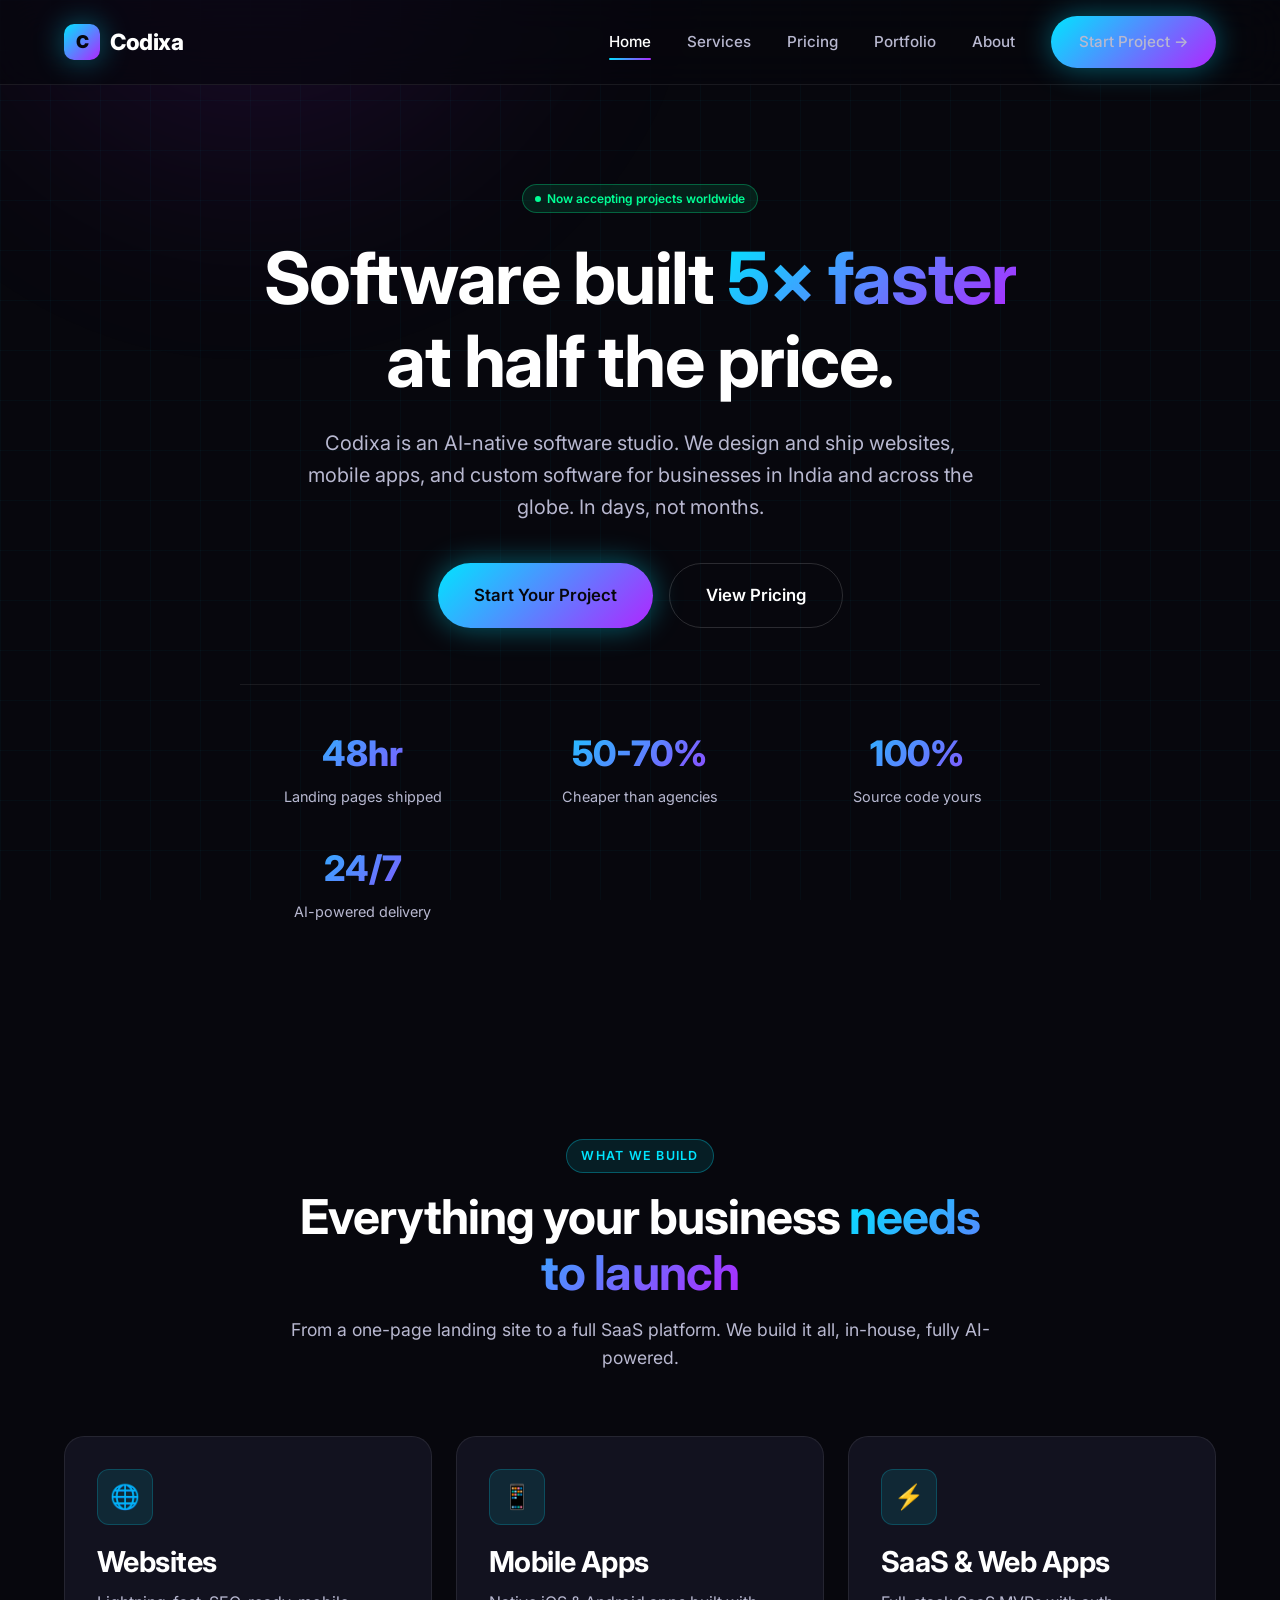
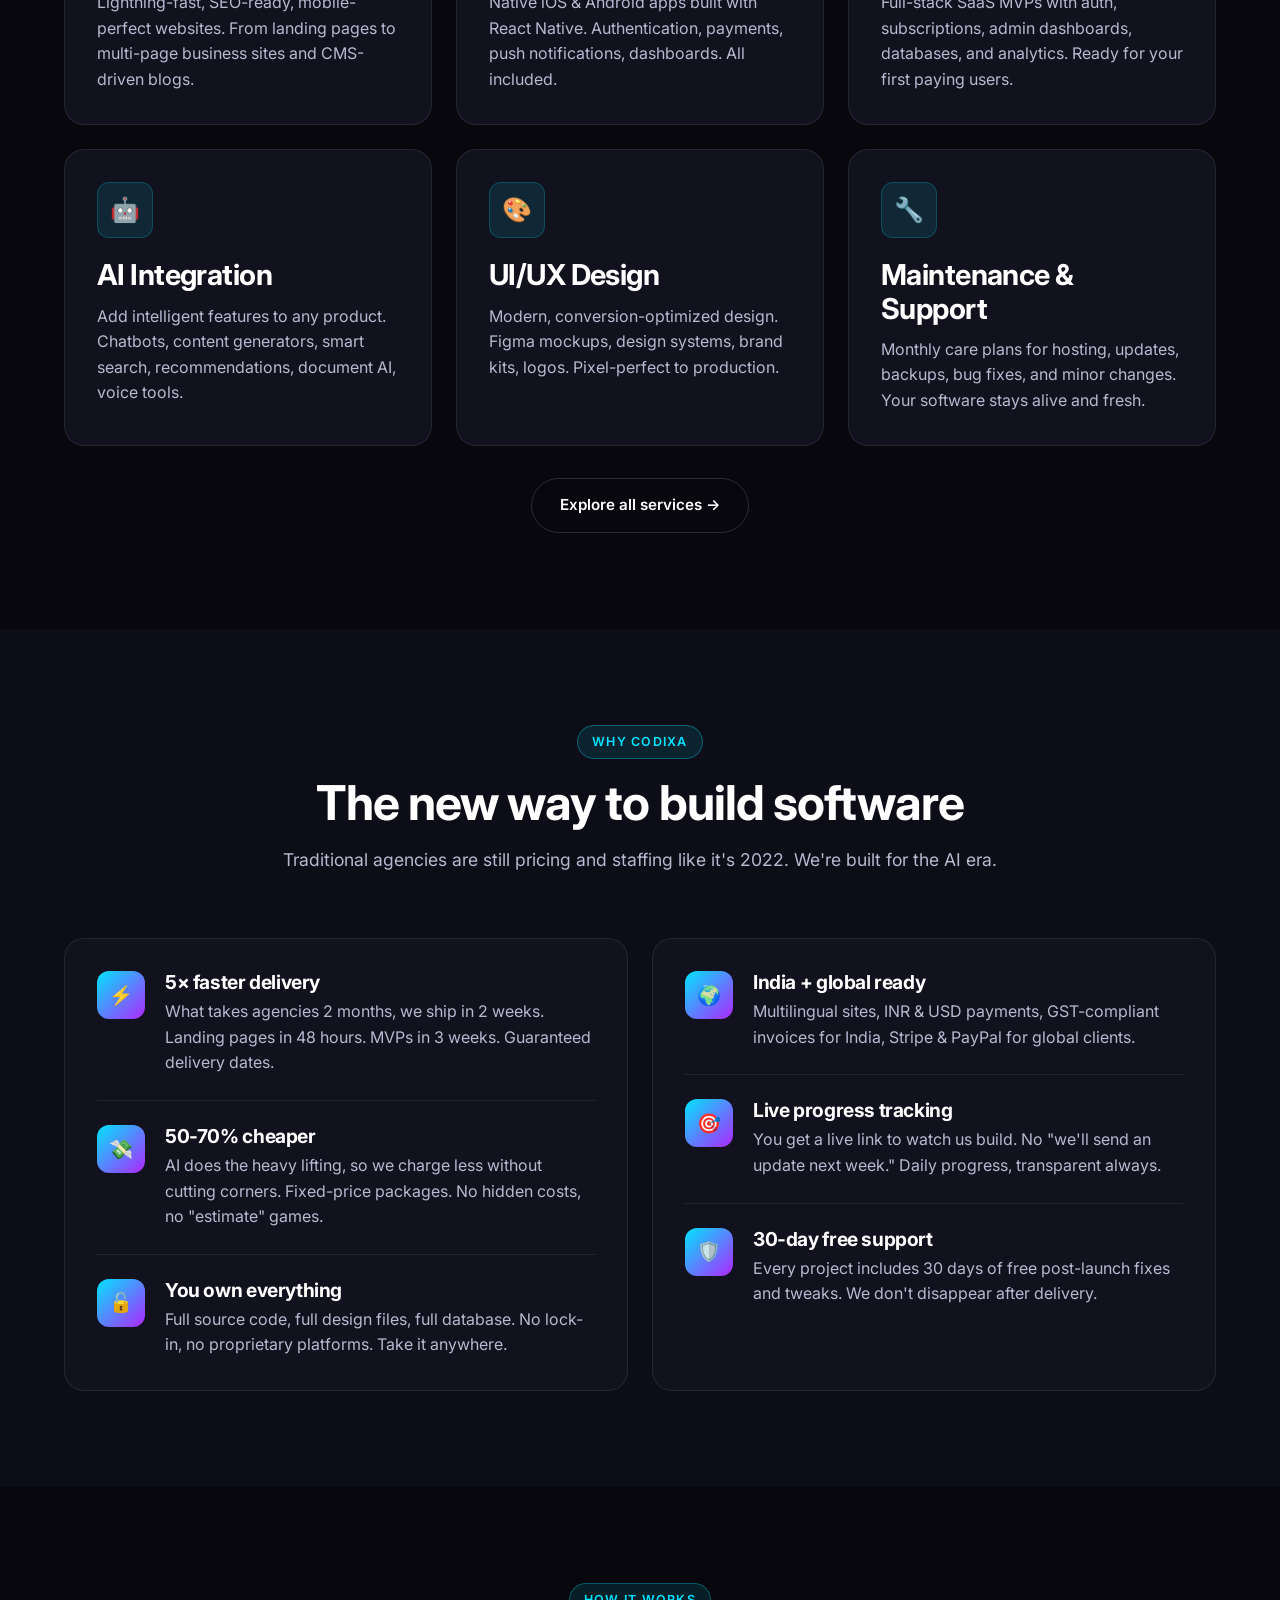
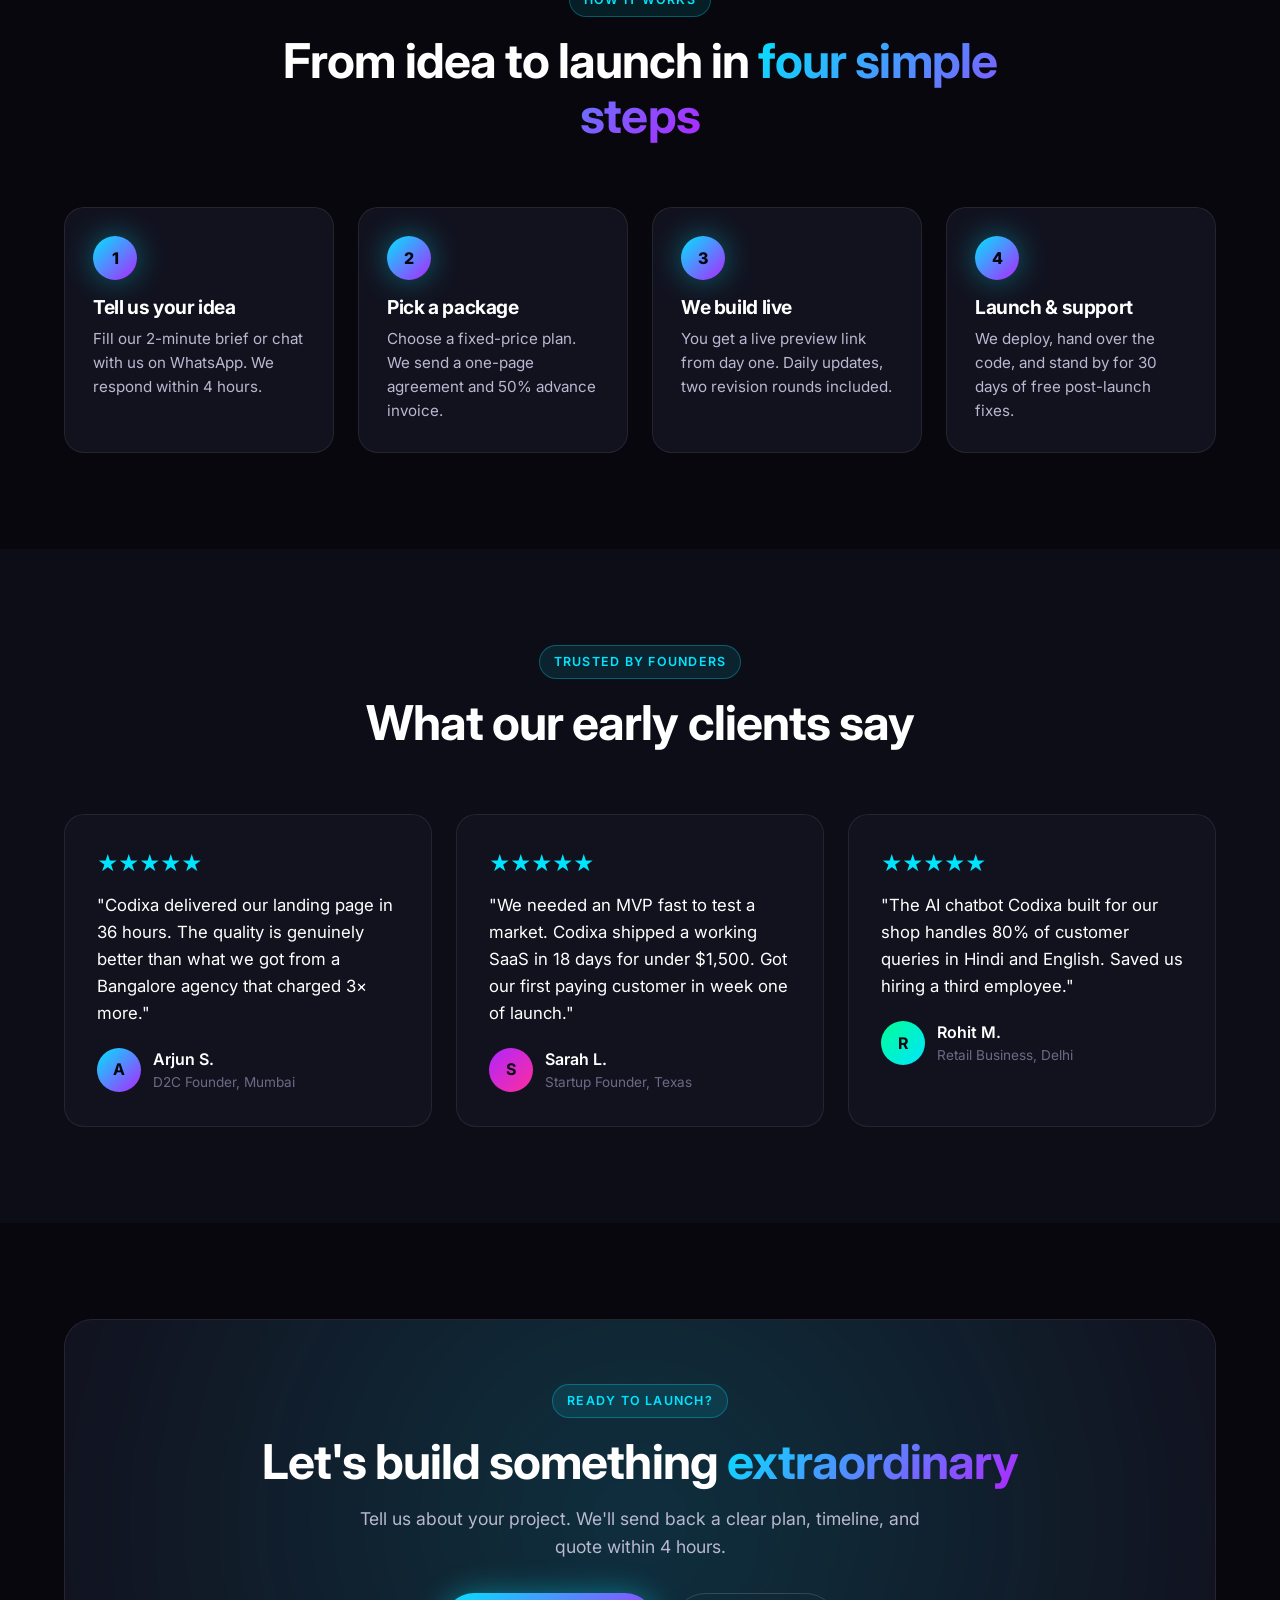
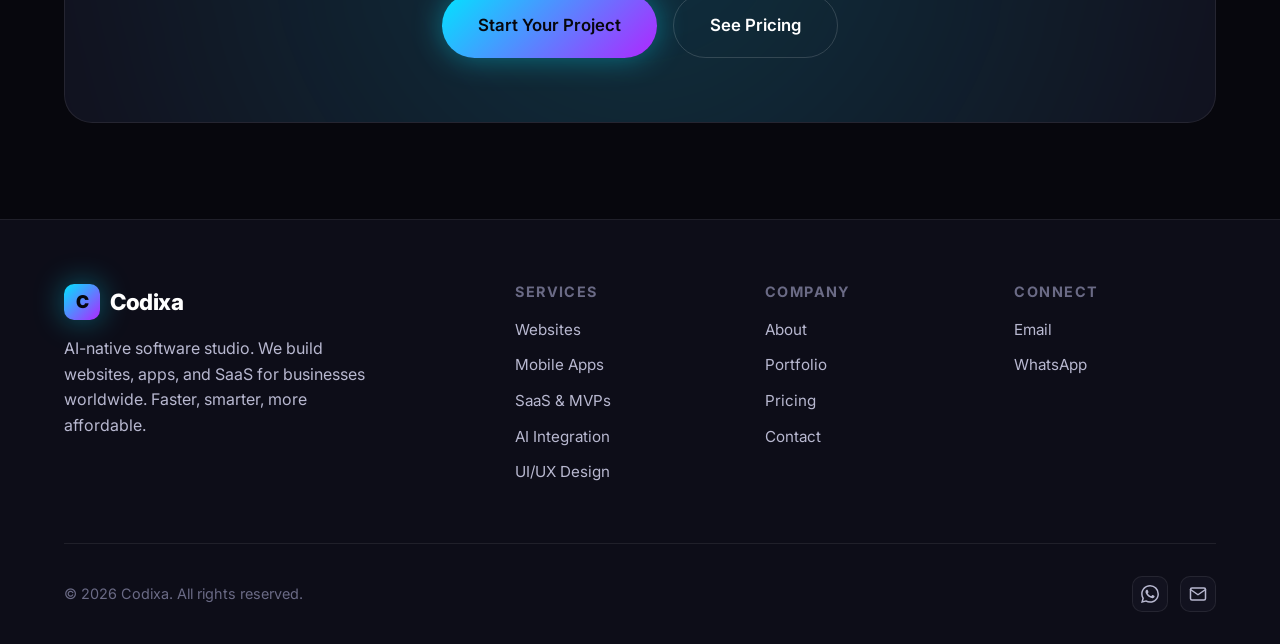
==== index.html @ 63454a82 "Add files via upload Initial site upload" ====
<!DOCTYPE html>
<html lang="en">
<head>
  <meta charset="UTF-8">
  <meta name="viewport" content="width=device-width, initial-scale=1.0">
  <title>Codixa | Affordable AI Software Development | Websites, Apps, SaaS</title>
  <meta name="description" content="Codixa builds websites, mobile apps, and custom software in days, not months. Affordable AI-powered software development for businesses in India and worldwide. Fixed-price packages from ₹4,999.">
  <meta name="keywords" content="software development india, web development company, mobile app development, ai software studio, affordable software development, saas development, software company india, custom software services, software providers india, software development services">
  <meta name="author" content="Mohammed Faisal, Codixa">
  <meta name="robots" content="index, follow">
  <meta name="theme-color" content="#07070d">
  <link rel="canonical" href="https://codixa.com/">

  <!-- Open Graph / Facebook -->
  <meta property="og:type" content="website">
  <meta property="og:url" content="https://codixa.com/">
  <meta property="og:title" content="Codixa - AI-Powered Software Studio">
  <meta property="og:description" content="Codixa builds websites, mobile apps, and custom software in days, not months. Affordable AI-powered software development for businesses in India and worldwide. Fixed-price packages from ₹4,999.">
  <meta property="og:image" content="https://codixa.com/og-image.png">
  <meta property="og:site_name" content="Codixa">

  <!-- Twitter -->
  <meta name="twitter:card" content="summary_large_image">
  <meta name="twitter:url" content="https://codixa.com/">
  <meta name="twitter:title" content="Codixa - AI-Powered Software Studio">
  <meta name="twitter:description" content="Codixa builds websites, mobile apps, and custom software in days, not months. Affordable AI-powered software development for businesses in India and worldwide. Fixed-price packages from ₹4,999.">
  <meta name="twitter:image" content="https://codixa.com/og-image.png">

  <!-- Favicon -->
  <link rel="icon" type="image/svg+xml" href="favicon.svg">

  
  <link rel="preconnect" href="https://fonts.googleapis.com">
  <link rel="preconnect" href="https://fonts.gstatic.com" crossorigin>
  <link href="https://fonts.googleapis.com/css2?family=Inter:wght@400;500;600;700;800;900&family=JetBrains+Mono:wght@400;600&display=swap" rel="stylesheet">
  <link rel="stylesheet" href="styles.css">
  <script type="application/ld+json">
{
  "@context": "https://schema.org",
  "@type": "ProfessionalService",
  "name": "Codixa",
  "image": "https://codixa.com/og-image.png",
  "@id": "https://codixa.com/",
  "url": "https://codixa.com/",
  "description": "AI-native software studio building websites, mobile apps, and SaaS for businesses worldwide. Fixed-price packages, fast delivery.",
  "telephone": "+91-9177304813",
  "email": "fk5674282@gmail.com",
  "priceRange": "₹4,999 - ₹89,999",
  "address": {
    "@type": "PostalAddress",
    "addressCountry": "IN"
  },
  "areaServed": [
    {"@type": "Country", "name": "India"},
    {"@type": "Country", "name": "United States"},
    {"@type": "Country", "name": "United Kingdom"},
    {"@type": "Country", "name": "United Arab Emirates"},
    {"@type": "Country", "name": "Canada"},
    {"@type": "Country", "name": "Australia"}
  ],
  "founder": {
    "@type": "Person",
    "name": "Mohammed Faisal"
  },
  "sameAs": [
    "https://wa.me/919177304813"
  ],
  "hasOfferCatalog": {
    "@type": "OfferCatalog",
    "name": "Software Development Services",
    "itemListElement": [
      {"@type": "Offer", "itemOffered": {"@type": "Service", "name": "Website Development"}, "price": "4999", "priceCurrency": "INR"},
      {"@type": "Offer", "itemOffered": {"@type": "Service", "name": "Mobile App Development"}, "price": "89999", "priceCurrency": "INR"},
      {"@type": "Offer", "itemOffered": {"@type": "Service", "name": "SaaS Development"}, "price": "49999", "priceCurrency": "INR"},
      {"@type": "Offer", "itemOffered": {"@type": "Service", "name": "AI Integration"}, "price": "19999", "priceCurrency": "INR"}
    ]
  }
}
</script>
</head>
<body>

  <!-- NAVIGATION -->
  <nav class="nav">
    <div class="nav-inner">
      <a href="index.html" class="logo">
        <span class="logo-mark">C</span>
        <span>Codixa</span>
      </a>
      <button class="menu-toggle" aria-label="Menu">
        <span></span><span></span><span></span>
      </button>
      <div class="nav-links">
        <a href="index.html" class="active">Home</a>
        <a href="services.html">Services</a>
        <a href="pricing.html">Pricing</a>
        <a href="portfolio.html">Portfolio</a>
        <a href="about.html">About</a>
        <a href="contact.html" class="btn btn-primary">Start Project →</a>
      </div>
    </div>
  </nav>

  <!-- HERO -->
  <section class="hero">
    <div class="container">
      <div class="badge mt-3" style="margin-bottom: 24px;">
        <span class="badge-dot"></span> Now accepting projects worldwide
      </div>
      <h1>Software built <span class="gradient-text">5× faster</span><br>at half the price.</h1>
      <p class="hero-subtitle">
        Codixa is an AI-native software studio. We design and ship websites, mobile apps, and custom software for businesses in India and across the globe. In days, not months.
      </p>
      <div class="hero-ctas">
        <a href="contact.html" class="btn btn-primary btn-lg">Start Your Project</a>
        <a href="pricing.html" class="btn btn-secondary btn-lg">View Pricing</a>
      </div>
      <div class="hero-stats">
        <div>
          <div class="stat-num">48hr</div>
          <div class="stat-label">Landing pages shipped</div>
        </div>
        <div>
          <div class="stat-num">50-70%</div>
          <div class="stat-label">Cheaper than agencies</div>
        </div>
        <div>
          <div class="stat-num">100%</div>
          <div class="stat-label">Source code yours</div>
        </div>
        <div>
          <div class="stat-num">24/7</div>
          <div class="stat-label">AI-powered delivery</div>
        </div>
      </div>
    </div>
  </section>

  <!-- SERVICES OVERVIEW -->
  <section>
    <div class="container">
      <div class="section-header fade-up">
        <span class="section-tag">What we build</span>
        <h2>Everything your business <span class="gradient-text">needs to launch</span></h2>
        <p>From a one-page landing site to a full SaaS platform. We build it all, in-house, fully AI-powered.</p>
      </div>

      <div class="grid grid-3">
        <div class="card fade-up">
          <div class="card-icon">🌐</div>
          <h3>Websites</h3>
          <p>Lightning-fast, SEO-ready, mobile-perfect websites. From landing pages to multi-page business sites and CMS-driven blogs.</p>
        </div>
        <div class="card fade-up">
          <div class="card-icon">📱</div>
          <h3>Mobile Apps</h3>
          <p>Native iOS & Android apps built with React Native. Authentication, payments, push notifications, dashboards. All included.</p>
        </div>
        <div class="card fade-up">
          <div class="card-icon">⚡</div>
          <h3>SaaS & Web Apps</h3>
          <p>Full-stack SaaS MVPs with auth, subscriptions, admin dashboards, databases, and analytics. Ready for your first paying users.</p>
        </div>
        <div class="card fade-up">
          <div class="card-icon">🤖</div>
          <h3>AI Integration</h3>
          <p>Add intelligent features to any product. Chatbots, content generators, smart search, recommendations, document AI, voice tools.</p>
        </div>
        <div class="card fade-up">
          <div class="card-icon">🎨</div>
          <h3>UI/UX Design</h3>
          <p>Modern, conversion-optimized design. Figma mockups, design systems, brand kits, logos. Pixel-perfect to production.</p>
        </div>
        <div class="card fade-up">
          <div class="card-icon">🔧</div>
          <h3>Maintenance & Support</h3>
          <p>Monthly care plans for hosting, updates, backups, bug fixes, and minor changes. Your software stays alive and fresh.</p>
        </div>
      </div>

      <div class="text-center mt-4">
        <a href="services.html" class="btn btn-secondary">Explore all services →</a>
      </div>
    </div>
  </section>

  <!-- WHY CHOOSE US -->
  <section style="background: var(--bg-secondary);">
    <div class="container">
      <div class="section-header fade-up">
        <span class="section-tag">Why Codixa</span>
        <h2>The new way to build software</h2>
        <p>Traditional agencies are still pricing and staffing like it's 2022. We're built for the AI era.</p>
      </div>

      <div class="grid grid-2">
        <div class="card fade-up">
          <div class="feature-row" style="padding-top: 0;">
            <div class="feature-icon">⚡</div>
            <div class="feature-text">
              <h4>5× faster delivery</h4>
              <p>What takes agencies 2 months, we ship in 2 weeks. Landing pages in 48 hours. MVPs in 3 weeks. Guaranteed delivery dates.</p>
            </div>
          </div>
          <div class="feature-row">
            <div class="feature-icon">💸</div>
            <div class="feature-text">
              <h4>50-70% cheaper</h4>
              <p>AI does the heavy lifting, so we charge less without cutting corners. Fixed-price packages. No hidden costs, no "estimate" games.</p>
            </div>
          </div>
          <div class="feature-row" style="padding-bottom: 0; border-bottom: none;">
            <div class="feature-icon">🔓</div>
            <div class="feature-text">
              <h4>You own everything</h4>
              <p>Full source code, full design files, full database. No lock-in, no proprietary platforms. Take it anywhere.</p>
            </div>
          </div>
        </div>

        <div class="card fade-up">
          <div class="feature-row" style="padding-top: 0;">
            <div class="feature-icon">🌍</div>
            <div class="feature-text">
              <h4>India + global ready</h4>
              <p>Multilingual sites, INR & USD payments, GST-compliant invoices for India, Stripe & PayPal for global clients.</p>
            </div>
          </div>
          <div class="feature-row">
            <div class="feature-icon">🎯</div>
            <div class="feature-text">
              <h4>Live progress tracking</h4>
              <p>You get a live link to watch us build. No "we'll send an update next week." Daily progress, transparent always.</p>
            </div>
          </div>
          <div class="feature-row" style="padding-bottom: 0; border-bottom: none;">
            <div class="feature-icon">🛡️</div>
            <div class="feature-text">
              <h4>30-day free support</h4>
              <p>Every project includes 30 days of free post-launch fixes and tweaks. We don't disappear after delivery.</p>
            </div>
          </div>
        </div>
      </div>
    </div>
  </section>

  <!-- PROCESS -->
  <section>
    <div class="container">
      <div class="section-header fade-up">
        <span class="section-tag">How it works</span>
        <h2>From idea to launch in <span class="gradient-text">four simple steps</span></h2>
      </div>

      <div class="process-grid">
        <div class="step fade-up">
          <div class="step-num">1</div>
          <h4>Tell us your idea</h4>
          <p>Fill our 2-minute brief or chat with us on WhatsApp. We respond within 4 hours.</p>
        </div>
        <div class="step fade-up">
          <div class="step-num">2</div>
          <h4>Pick a package</h4>
          <p>Choose a fixed-price plan. We send a one-page agreement and 50% advance invoice.</p>
        </div>
        <div class="step fade-up">
          <div class="step-num">3</div>
          <h4>We build live</h4>
          <p>You get a live preview link from day one. Daily updates, two revision rounds included.</p>
        </div>
        <div class="step fade-up">
          <div class="step-num">4</div>
          <h4>Launch & support</h4>
          <p>We deploy, hand over the code, and stand by for 30 days of free post-launch fixes.</p>
        </div>
      </div>
    </div>
  </section>

  <!-- TESTIMONIALS / TRUST -->
  <section style="background: var(--bg-secondary);">
    <div class="container">
      <div class="section-header fade-up">
        <span class="section-tag">Trusted by founders</span>
        <h2>What our early clients say</h2>
      </div>

      <div class="grid grid-3">
        <div class="card fade-up">
          <div style="color: var(--neon-cyan); font-size: 1.3rem; margin-bottom: 12px;">★★★★★</div>
          <p style="color: var(--text-primary); font-size: 1.05rem; margin-bottom: 20px;">
            "Codixa delivered our landing page in 36 hours. The quality is genuinely better than what we got from a Bangalore agency that charged 3× more."
          </p>
          <div style="display: flex; align-items: center; gap: 12px;">
            <div style="width: 44px; height: 44px; border-radius: 50%; background: var(--gradient-primary); display: flex; align-items: center; justify-content: center; font-weight: 700; color: #07070d;">A</div>
            <div>
              <div style="font-weight: 600;">Arjun S.</div>
              <div style="color: var(--text-muted); font-size: 0.85rem;">D2C Founder, Mumbai</div>
            </div>
          </div>
        </div>

        <div class="card fade-up">
          <div style="color: var(--neon-cyan); font-size: 1.3rem; margin-bottom: 12px;">★★★★★</div>
          <p style="color: var(--text-primary); font-size: 1.05rem; margin-bottom: 20px;">
            "We needed an MVP fast to test a market. Codixa shipped a working SaaS in 18 days for under $1,500. Got our first paying customer in week one of launch."
          </p>
          <div style="display: flex; align-items: center; gap: 12px;">
            <div style="width: 44px; height: 44px; border-radius: 50%; background: var(--gradient-secondary); display: flex; align-items: center; justify-content: center; font-weight: 700; color: #07070d;">S</div>
            <div>
              <div style="font-weight: 600;">Sarah L.</div>
              <div style="color: var(--text-muted); font-size: 0.85rem;">Startup Founder, Texas</div>
            </div>
          </div>
        </div>

        <div class="card fade-up">
          <div style="color: var(--neon-cyan); font-size: 1.3rem; margin-bottom: 12px;">★★★★★</div>
          <p style="color: var(--text-primary); font-size: 1.05rem; margin-bottom: 20px;">
            "The AI chatbot Codixa built for our shop handles 80% of customer queries in Hindi and English. Saved us hiring a third employee."
          </p>
          <div style="display: flex; align-items: center; gap: 12px;">
            <div style="width: 44px; height: 44px; border-radius: 50%; background: var(--gradient-accent); display: flex; align-items: center; justify-content: center; font-weight: 700; color: #07070d;">R</div>
            <div>
              <div style="font-weight: 600;">Rohit M.</div>
              <div style="color: var(--text-muted); font-size: 0.85rem;">Retail Business, Delhi</div>
            </div>
          </div>
        </div>
      </div>
    </div>
  </section>

  <!-- CTA -->
  <section>
    <div class="container">
      <div class="cta-section fade-up">
        <span class="section-tag">Ready to launch?</span>
        <h2>Let's build something <span class="gradient-text">extraordinary</span></h2>
        <p>Tell us about your project. We'll send back a clear plan, timeline, and quote within 4 hours.</p>
        <div class="cta-ctas">
          <a href="contact.html" class="btn btn-primary btn-lg">Start Your Project</a>
          <a href="pricing.html" class="btn btn-secondary btn-lg">See Pricing</a>
        </div>
      </div>
    </div>
  </section>

  <!-- FOOTER -->
  <footer>
    <div class="container">
      <div class="footer-grid">
        <div class="footer-brand">
          <a href="index.html" class="logo">
            <span class="logo-mark">C</span>
            <span>Codixa</span>
          </a>
          <p>AI-native software studio. We build websites, apps, and SaaS for businesses worldwide. Faster, smarter, more affordable.</p>
        </div>
        <div class="footer-col">
          <h4>Services</h4>
          <ul>
            <li><a href="services.html">Websites</a></li>
            <li><a href="services.html">Mobile Apps</a></li>
            <li><a href="services.html">SaaS & MVPs</a></li>
            <li><a href="services.html">AI Integration</a></li>
            <li><a href="services.html">UI/UX Design</a></li>
          </ul>
        </div>
        <div class="footer-col">
          <h4>Company</h4>
          <ul>
            <li><a href="about.html">About</a></li>
            <li><a href="portfolio.html">Portfolio</a></li>
            <li><a href="pricing.html">Pricing</a></li>
            <li><a href="contact.html">Contact</a></li>
          </ul>
        </div>
        <div class="footer-col">
          <h4>Connect</h4>
          <ul>
            <li><a href="mailto:fk5674282@gmail.com">Email</a></li>
            <li><a href="https://wa.me/919177304813" target="_blank" rel="noopener">WhatsApp</a></li>
          </ul>
        </div>
      </div>
      <div class="footer-bottom">
        <div>© 2026 Codixa. All rights reserved.</div>
        <div class="socials">
          <a href="https://wa.me/919177304813" class="social-link" aria-label="WhatsApp" target="_blank" rel="noopener"><svg xmlns="http://www.w3.org/2000/svg" width="18" height="18" viewBox="0 0 24 24" fill="currentColor"><path d="M17.472 14.382c-.297-.149-1.758-.867-2.03-.967-.273-.099-.471-.148-.67.15-.197.297-.767.966-.94 1.164-.173.199-.347.223-.644.075-.297-.15-1.255-.463-2.39-1.475-.883-.788-1.48-1.761-1.653-2.059-.173-.297-.018-.458.13-.606.134-.133.298-.347.446-.52.149-.174.198-.298.298-.497.099-.198.05-.371-.025-.52-.075-.149-.669-1.612-.916-2.207-.242-.579-.487-.5-.669-.51-.173-.008-.371-.01-.57-.01-.198 0-.52.074-.792.372-.272.297-1.04 1.016-1.04 2.479 0 1.462 1.065 2.875 1.213 3.074.149.198 2.096 3.2 5.077 4.487.709.306 1.262.489 1.694.625.712.227 1.36.195 1.871.118.571-.085 1.758-.719 2.006-1.413.248-.694.248-1.289.173-1.413-.074-.124-.272-.198-.57-.347M12.05 21.785h-.004a9.87 9.87 0 0 1-5.031-1.378l-.361-.214-3.741.982.998-3.648-.235-.374a9.86 9.86 0 0 1-1.51-5.26c.001-5.45 4.436-9.884 9.888-9.884 2.64 0 5.122 1.03 6.988 2.898a9.825 9.825 0 0 1 2.893 6.994c-.003 5.45-4.437 9.884-9.885 9.884m8.413-18.297A11.815 11.815 0 0 0 12.05 0C5.495 0 .16 5.335.157 11.892c0 2.096.547 4.142 1.588 5.945L.057 24l6.305-1.654a11.882 11.882 0 0 0 5.683 1.448h.005c6.554 0 11.89-5.335 11.893-11.893a11.821 11.821 0 0 0-3.48-8.413"/></svg></a>
          <a href="mailto:fk5674282@gmail.com" class="social-link" aria-label="Email"><svg xmlns="http://www.w3.org/2000/svg" width="18" height="18" viewBox="0 0 24 24" fill="none" stroke="currentColor" stroke-width="2" stroke-linecap="round" stroke-linejoin="round"><path d="M4 4h16c1.1 0 2 .9 2 2v12c0 1.1-.9 2-2 2H4c-1.1 0-2-.9-2-2V6c0-1.1.9-2 2-2z"/><polyline points="22,6 12,13 2,6"/></svg></a>
        </div>
      </div>
    </div>
  </footer>

  <script src="script.js"></script>
</body>
</html>
---- styles.css ----
/* ============================================
   CODIXA - AI-Powered Software Studio
   Dark + Neon Design System
   ============================================ */

/* ---------- CSS RESET & BASE ---------- */
*, *::before, *::after {
  margin: 0;
  padding: 0;
  box-sizing: border-box;
}

:root {
  /* Colors */
  --bg-primary: #07070d;
  --bg-secondary: #0d0d18;
  --bg-card: #12121f;
  --bg-elevated: #1a1a2e;
  --border: rgba(255, 255, 255, 0.08);
  --border-strong: rgba(255, 255, 255, 0.15);

  --text-primary: #ffffff;
  --text-secondary: #b8b8d0;
  --text-muted: #6a6a85;

  --neon-cyan: #00e5ff;
  --neon-purple: #b026ff;
  --neon-pink: #ff2d9c;
  --neon-green: #00ff95;

  --gradient-primary: linear-gradient(135deg, #00e5ff 0%, #b026ff 100%);
  --gradient-secondary: linear-gradient(135deg, #b026ff 0%, #ff2d9c 100%);
  --gradient-accent: linear-gradient(135deg, #00ff95 0%, #00e5ff 100%);

  /* Shadows & Glows */
  --glow-cyan: 0 0 30px rgba(0, 229, 255, 0.4);
  --glow-purple: 0 0 30px rgba(176, 38, 255, 0.4);
  --glow-soft: 0 0 60px rgba(0, 229, 255, 0.15);
  --shadow-card: 0 8px 32px rgba(0, 0, 0, 0.4);
  --shadow-lg: 0 20px 60px rgba(0, 0, 0, 0.6);

  /* Spacing */
  --container: 1200px;
  --radius-sm: 8px;
  --radius-md: 12px;
  --radius-lg: 20px;
  --radius-xl: 28px;

  /* Type */
  --font-sans: 'Inter', -apple-system, BlinkMacSystemFont, 'Segoe UI', Roboto, sans-serif;
  --font-mono: 'JetBrains Mono', 'Fira Code', Consolas, monospace;
}

html {
  scroll-behavior: smooth;
}

body {
  font-family: var(--font-sans);
  background: var(--bg-primary);
  color: var(--text-primary);
  line-height: 1.6;
  font-size: 16px;
  overflow-x: hidden;
  -webkit-font-smoothing: antialiased;
  -moz-osx-font-smoothing: grayscale;
}

/* Animated background grid */
body::before {
  content: '';
  position: fixed;
  inset: 0;
  background-image:
    linear-gradient(rgba(0, 229, 255, 0.03) 1px, transparent 1px),
    linear-gradient(90deg, rgba(0, 229, 255, 0.03) 1px, transparent 1px);
  background-size: 50px 50px;
  pointer-events: none;
  z-index: 0;
}

body::after {
  content: '';
  position: fixed;
  top: -50%;
  left: -20%;
  width: 80%;
  height: 80%;
  background: radial-gradient(circle, rgba(176, 38, 255, 0.15) 0%, transparent 60%);
  filter: blur(80px);
  pointer-events: none;
  z-index: 0;
  animation: float 20s ease-in-out infinite;
}

@keyframes float {
  0%, 100% { transform: translate(0, 0) scale(1); }
  33% { transform: translate(30%, 20%) scale(1.1); }
  66% { transform: translate(-20%, 30%) scale(0.95); }
}

img, svg { max-width: 100%; display: block; }
a { color: inherit; text-decoration: none; }
button { font-family: inherit; cursor: pointer; border: none; background: none; color: inherit; }
ul, ol { list-style: none; }

/* ---------- TYPOGRAPHY ---------- */
h1, h2, h3, h4 { font-weight: 700; letter-spacing: -0.02em; line-height: 1.15; }

h1 { font-size: clamp(2.5rem, 6vw, 4.5rem); }
h2 { font-size: clamp(2rem, 4vw, 3rem); }
h3 { font-size: clamp(1.4rem, 2.5vw, 1.8rem); }
h4 { font-size: 1.2rem; }

.gradient-text {
  background: var(--gradient-primary);
  -webkit-background-clip: text;
  background-clip: text;
  -webkit-text-fill-color: transparent;
  color: transparent;
}

.section-tag {
  display: inline-block;
  padding: 6px 14px;
  background: rgba(0, 229, 255, 0.1);
  border: 1px solid rgba(0, 229, 255, 0.3);
  color: var(--neon-cyan);
  font-size: 0.78rem;
  font-weight: 600;
  letter-spacing: 0.1em;
  text-transform: uppercase;
  border-radius: 50px;
  margin-bottom: 1rem;
}

.muted { color: var(--text-secondary); }

/* ---------- LAYOUT ---------- */
.container {
  max-width: var(--container);
  margin: 0 auto;
  padding: 0 24px;
  position: relative;
  z-index: 1;
}

section {
  padding: 96px 0;
  position: relative;
  z-index: 1;
}

@media (max-width: 768px) {
  section { padding: 64px 0; }
}

.section-header {
  text-align: center;
  max-width: 720px;
  margin: 0 auto 64px;
}

.section-header p {
  color: var(--text-secondary);
  font-size: 1.1rem;
  margin-top: 16px;
}

/* ---------- NAVIGATION ---------- */
.nav {
  position: fixed;
  top: 0;
  left: 0;
  right: 0;
  z-index: 100;
  background: rgba(7, 7, 13, 0.7);
  backdrop-filter: blur(20px);
  -webkit-backdrop-filter: blur(20px);
  border-bottom: 1px solid var(--border);
  transition: all 0.3s ease;
}

.nav-inner {
  max-width: var(--container);
  margin: 0 auto;
  padding: 16px 24px;
  display: flex;
  align-items: center;
  justify-content: space-between;
}

.logo {
  display: flex;
  align-items: center;
  gap: 10px;
  font-size: 1.4rem;
  font-weight: 800;
  letter-spacing: -0.02em;
}

.logo-mark {
  width: 36px;
  height: 36px;
  background: var(--gradient-primary);
  border-radius: 10px;
  display: flex;
  align-items: center;
  justify-content: center;
  font-weight: 900;
  color: #07070d;
  font-size: 1.1rem;
  box-shadow: var(--glow-cyan);
}

.nav-links {
  display: flex;
  align-items: center;
  gap: 36px;
}

.nav-links a {
  color: var(--text-secondary);
  font-weight: 500;
  font-size: 0.95rem;
  transition: color 0.2s ease;
  position: relative;
}

.nav-links a:hover, .nav-links a.active {
  color: var(--text-primary);
}

.nav-links a.active::after {
  content: '';
  position: absolute;
  bottom: -6px;
  left: 0;
  right: 0;
  height: 2px;
  background: var(--gradient-primary);
  border-radius: 2px;
}

.menu-toggle {
  display: none;
  width: 40px;
  height: 40px;
  flex-direction: column;
  justify-content: center;
  gap: 5px;
  padding: 0 8px;
}

.menu-toggle span {
  height: 2px;
  background: var(--text-primary);
  border-radius: 2px;
  transition: 0.3s;
}

@media (max-width: 880px) {
  .nav-links {
    position: fixed;
    top: 72px;
    left: 0;
    right: 0;
    background: rgba(7, 7, 13, 0.98);
    backdrop-filter: blur(20px);
    flex-direction: column;
    align-items: stretch;
    gap: 0;
    padding: 24px;
    border-bottom: 1px solid var(--border);
    transform: translateY(-150%);
    transition: transform 0.3s ease;
  }
  .nav-links.open { transform: translateY(0); }
  .nav-links a { padding: 14px 0; border-bottom: 1px solid var(--border); }
  .nav-links .btn { margin-top: 12px; }
  .menu-toggle { display: flex; }
}

/* ---------- BUTTONS ---------- */
.btn {
  display: inline-flex;
  align-items: center;
  justify-content: center;
  gap: 8px;
  padding: 14px 28px;
  border-radius: 50px;
  font-weight: 600;
  font-size: 0.95rem;
  transition: all 0.3s ease;
  cursor: pointer;
  position: relative;
  overflow: hidden;
  white-space: nowrap;
}

.btn-primary {
  background: var(--gradient-primary);
  color: #07070d;
  box-shadow: var(--glow-cyan);
}

.btn-primary:hover {
  transform: translateY(-2px);
  box-shadow: 0 0 40px rgba(0, 229, 255, 0.6);
}

.btn-secondary {
  background: transparent;
  border: 1px solid var(--border-strong);
  color: var(--text-primary);
}

.btn-secondary:hover {
  border-color: var(--neon-cyan);
  color: var(--neon-cyan);
  background: rgba(0, 229, 255, 0.05);
}

.btn-lg {
  padding: 18px 36px;
  font-size: 1.05rem;
}

.btn-block { width: 100%; }

/* ---------- HERO ---------- */
.hero {
  padding: 160px 0 120px;
  text-align: center;
  position: relative;
  overflow: hidden;
}

.hero h1 {
  margin-bottom: 24px;
  max-width: 900px;
  margin-left: auto;
  margin-right: auto;
}

.hero-subtitle {
  font-size: clamp(1.05rem, 2vw, 1.25rem);
  color: var(--text-secondary);
  max-width: 680px;
  margin: 0 auto 40px;
}

.hero-ctas {
  display: flex;
  gap: 16px;
  justify-content: center;
  flex-wrap: wrap;
  margin-bottom: 56px;
}

.hero-stats {
  display: grid;
  grid-template-columns: repeat(auto-fit, minmax(180px, 1fr));
  gap: 32px;
  max-width: 800px;
  margin: 0 auto;
  padding-top: 40px;
  border-top: 1px solid var(--border);
}

.stat-num {
  font-size: 2.2rem;
  font-weight: 800;
  background: var(--gradient-primary);
  -webkit-background-clip: text;
  background-clip: text;
  -webkit-text-fill-color: transparent;
  margin-bottom: 4px;
}

.stat-label {
  color: var(--text-secondary);
  font-size: 0.9rem;
}

/* ---------- CARDS ---------- */
.card {
  background: var(--bg-card);
  border: 1px solid var(--border);
  border-radius: var(--radius-lg);
  padding: 32px;
  transition: all 0.3s ease;
  position: relative;
  overflow: hidden;
}

.card::before {
  content: '';
  position: absolute;
  top: 0;
  left: 0;
  right: 0;
  height: 1px;
  background: var(--gradient-primary);
  opacity: 0;
  transition: opacity 0.3s ease;
}

.card:hover {
  transform: translateY(-4px);
  border-color: var(--border-strong);
  box-shadow: var(--shadow-card), var(--glow-soft);
}

.card:hover::before { opacity: 1; }

.card-icon {
  width: 56px;
  height: 56px;
  border-radius: var(--radius-md);
  background: rgba(0, 229, 255, 0.1);
  border: 1px solid rgba(0, 229, 255, 0.2);
  display: flex;
  align-items: center;
  justify-content: center;
  font-size: 1.5rem;
  margin-bottom: 20px;
  color: var(--neon-cyan);
}

.card h3 { margin-bottom: 12px; }
.card p { color: var(--text-secondary); }

.grid {
  display: grid;
  gap: 24px;
}

.grid-2 { grid-template-columns: repeat(auto-fit, minmax(320px, 1fr)); }
.grid-3 { grid-template-columns: repeat(auto-fit, minmax(280px, 1fr)); }
.grid-4 { grid-template-columns: repeat(auto-fit, minmax(240px, 1fr)); }

/* ---------- PRICING ---------- */
.pricing-toggle {
  display: inline-flex;
  background: var(--bg-card);
  border: 1px solid var(--border);
  border-radius: 50px;
  padding: 4px;
  margin: 0 auto 48px;
  position: relative;
}

.pricing-toggle button {
  padding: 10px 24px;
  border-radius: 50px;
  font-weight: 600;
  color: var(--text-secondary);
  transition: all 0.3s ease;
}

.pricing-toggle button.active {
  background: var(--gradient-primary);
  color: #07070d;
}

.toggle-wrap {
  text-align: center;
}

.price-card {
  background: var(--bg-card);
  border: 1px solid var(--border);
  border-radius: var(--radius-lg);
  padding: 36px 28px;
  transition: all 0.3s ease;
  position: relative;
  display: flex;
  flex-direction: column;
}

.price-card.featured {
  border-color: var(--neon-cyan);
  box-shadow: var(--glow-soft);
  transform: scale(1.02);
}

.price-card.featured::before {
  content: 'MOST POPULAR';
  position: absolute;
  top: -12px;
  left: 50%;
  transform: translateX(-50%);
  background: var(--gradient-primary);
  color: #07070d;
  font-size: 0.7rem;
  font-weight: 700;
  letter-spacing: 0.1em;
  padding: 4px 14px;
  border-radius: 50px;
}

.price-card:hover {
  transform: translateY(-4px);
  border-color: var(--border-strong);
}

.price-card.featured:hover { transform: scale(1.02) translateY(-4px); }

.price-name {
  font-size: 0.85rem;
  font-weight: 700;
  letter-spacing: 0.12em;
  text-transform: uppercase;
  color: var(--neon-cyan);
  margin-bottom: 8px;
}

.price-tagline {
  color: var(--text-secondary);
  font-size: 0.9rem;
  margin-bottom: 24px;
}

.price-amount {
  font-size: 2.4rem;
  font-weight: 800;
  margin-bottom: 4px;
}

.price-period {
  color: var(--text-muted);
  font-size: 0.85rem;
  margin-bottom: 24px;
}

.price-features {
  margin-bottom: 32px;
  flex-grow: 1;
}

.price-features li {
  padding: 10px 0;
  border-bottom: 1px solid var(--border);
  color: var(--text-secondary);
  display: flex;
  align-items: flex-start;
  gap: 10px;
  font-size: 0.93rem;
}

.price-features li::before {
  content: '✓';
  color: var(--neon-green);
  font-weight: 700;
  flex-shrink: 0;
}

.price-features li:last-child { border-bottom: none; }

/* ---------- PROCESS / STEPS ---------- */
.process-grid {
  display: grid;
  grid-template-columns: repeat(auto-fit, minmax(220px, 1fr));
  gap: 24px;
}

.step {
  background: var(--bg-card);
  border: 1px solid var(--border);
  border-radius: var(--radius-lg);
  padding: 28px;
  position: relative;
}

.step-num {
  width: 44px;
  height: 44px;
  border-radius: 50%;
  background: var(--gradient-primary);
  color: #07070d;
  font-weight: 800;
  display: flex;
  align-items: center;
  justify-content: center;
  margin-bottom: 16px;
  box-shadow: var(--glow-cyan);
}

.step h4 { margin-bottom: 8px; }
.step p { color: var(--text-secondary); font-size: 0.95rem; }

/* ---------- FEATURES / BENEFITS ---------- */
.feature-row {
  display: flex;
  align-items: flex-start;
  gap: 20px;
  padding: 24px 0;
  border-bottom: 1px solid var(--border);
}

.feature-row:last-child { border-bottom: none; }

.feature-icon {
  width: 48px;
  height: 48px;
  background: var(--gradient-primary);
  border-radius: var(--radius-md);
  display: flex;
  align-items: center;
  justify-content: center;
  flex-shrink: 0;
  color: #07070d;
  font-weight: 700;
  font-size: 1.2rem;
}

.feature-text h4 { margin-bottom: 6px; }
.feature-text p { color: var(--text-secondary); }

/* ---------- CTA SECTION ---------- */
.cta-section {
  background: var(--bg-card);
  border: 1px solid var(--border);
  border-radius: var(--radius-xl);
  padding: 64px 40px;
  text-align: center;
  position: relative;
  overflow: hidden;
}

.cta-section::before {
  content: '';
  position: absolute;
  inset: -50%;
  background: radial-gradient(circle, rgba(0, 229, 255, 0.15) 0%, transparent 50%);
  filter: blur(60px);
  z-index: 0;
}

.cta-section > * { position: relative; z-index: 1; }

.cta-section h2 { margin-bottom: 16px; }
.cta-section p {
  color: var(--text-secondary);
  font-size: 1.1rem;
  max-width: 560px;
  margin: 0 auto 32px;
}

.cta-ctas {
  display: flex;
  gap: 16px;
  justify-content: center;
  flex-wrap: wrap;
}

/* ---------- PORTFOLIO ---------- */
.portfolio-grid {
  display: grid;
  grid-template-columns: repeat(auto-fit, minmax(340px, 1fr));
  gap: 28px;
}

.project-card {
  background: var(--bg-card);
  border: 1px solid var(--border);
  border-radius: var(--radius-lg);
  overflow: hidden;
  transition: all 0.3s ease;
}

.project-card:hover {
  transform: translateY(-6px);
  border-color: var(--neon-cyan);
  box-shadow: var(--shadow-card), var(--glow-soft);
}

.project-image {
  height: 220px;
  background: var(--gradient-primary);
  position: relative;
  overflow: hidden;
  display: flex;
  align-items: center;
  justify-content: center;
  font-size: 2.5rem;
  font-weight: 900;
  color: rgba(7, 7, 13, 0.7);
}

.project-image.alt-1 { background: linear-gradient(135deg, #b026ff, #ff2d9c); }
.project-image.alt-2 { background: linear-gradient(135deg, #00ff95, #00e5ff); }
.project-image.alt-3 { background: linear-gradient(135deg, #ff2d9c, #00e5ff); }
.project-image.alt-4 { background: linear-gradient(135deg, #00e5ff, #00ff95); }
.project-image.alt-5 { background: linear-gradient(135deg, #b026ff, #00e5ff); }

.project-body { padding: 24px; }
.project-tag {
  display: inline-block;
  background: rgba(0, 229, 255, 0.1);
  color: var(--neon-cyan);
  padding: 4px 10px;
  border-radius: 6px;
  font-size: 0.75rem;
  font-weight: 600;
  margin-bottom: 12px;
}
.project-body h3 { margin-bottom: 10px; font-size: 1.3rem; }
.project-body p { color: var(--text-secondary); font-size: 0.95rem; margin-bottom: 16px; }
.tech-stack {
  display: flex;
  flex-wrap: wrap;
  gap: 6px;
}
.tech-pill {
  background: var(--bg-elevated);
  border: 1px solid var(--border);
  padding: 4px 10px;
  border-radius: 6px;
  font-size: 0.78rem;
  color: var(--text-secondary);
  font-family: var(--font-mono);
}

/* ---------- ABOUT ---------- */
.about-hero {
  display: grid;
  grid-template-columns: 1fr 1fr;
  gap: 64px;
  align-items: center;
}

@media (max-width: 880px) {
  .about-hero { grid-template-columns: 1fr; gap: 40px; }
}

.about-image {
  aspect-ratio: 1;
  background: var(--gradient-primary);
  border-radius: var(--radius-xl);
  position: relative;
  overflow: hidden;
  display: flex;
  align-items: center;
  justify-content: center;
}

.about-image::after {
  content: 'MF';
  font-size: 8rem;
  font-weight: 900;
  color: rgba(7, 7, 13, 0.5);
  letter-spacing: -0.05em;
}

.values-grid {
  display: grid;
  grid-template-columns: repeat(auto-fit, minmax(260px, 1fr));
  gap: 24px;
  margin-top: 40px;
}

/* ---------- CONTACT / FORM ---------- */
.contact-grid {
  display: grid;
  grid-template-columns: 1fr 1.3fr;
  gap: 48px;
  align-items: start;
}

@media (max-width: 880px) {
  .contact-grid { grid-template-columns: 1fr; }
}

.contact-info {
  background: var(--bg-card);
  border: 1px solid var(--border);
  border-radius: var(--radius-lg);
  padding: 32px;
}

.contact-info h3 { margin-bottom: 20px; }

.contact-item {
  display: flex;
  align-items: flex-start;
  gap: 14px;
  padding: 16px 0;
  border-bottom: 1px solid var(--border);
}

.contact-item:last-child { border-bottom: none; }

.contact-item-icon {
  width: 40px;
  height: 40px;
  border-radius: 10px;
  background: rgba(0, 229, 255, 0.1);
  border: 1px solid rgba(0, 229, 255, 0.2);
  display: flex;
  align-items: center;
  justify-content: center;
  color: var(--neon-cyan);
  flex-shrink: 0;
}

.contact-item-label {
  font-size: 0.8rem;
  color: var(--text-muted);
  margin-bottom: 2px;
}

.contact-item-value { color: var(--text-primary); font-weight: 500; }

.form-card {
  background: var(--bg-card);
  border: 1px solid var(--border);
  border-radius: var(--radius-lg);
  padding: 36px;
}

.form-row {
  display: grid;
  grid-template-columns: 1fr 1fr;
  gap: 16px;
  margin-bottom: 16px;
}

@media (max-width: 600px) {
  .form-row { grid-template-columns: 1fr; }
}

.form-group {
  margin-bottom: 16px;
}

.form-group label {
  display: block;
  font-size: 0.85rem;
  font-weight: 600;
  margin-bottom: 8px;
  color: var(--text-secondary);
}

.form-group input,
.form-group select,
.form-group textarea {
  width: 100%;
  background: var(--bg-elevated);
  border: 1px solid var(--border);
  border-radius: var(--radius-md);
  padding: 14px 16px;
  color: var(--text-primary);
  font-family: inherit;
  font-size: 0.95rem;
  transition: all 0.2s ease;
}

.form-group input:focus,
.form-group select:focus,
.form-group textarea:focus {
  outline: none;
  border-color: var(--neon-cyan);
  box-shadow: 0 0 0 3px rgba(0, 229, 255, 0.1);
}

.form-group textarea { min-height: 130px; resize: vertical; }

.form-success {
  display: none;
  background: rgba(0, 255, 149, 0.1);
  border: 1px solid var(--neon-green);
  color: var(--neon-green);
  padding: 14px 18px;
  border-radius: var(--radius-md);
  margin-bottom: 16px;
  text-align: center;
  font-weight: 600;
}

.form-success.show { display: block; }

/* ---------- FAQ ---------- */
.faq-list { max-width: 800px; margin: 0 auto; }

.faq-item {
  background: var(--bg-card);
  border: 1px solid var(--border);
  border-radius: var(--radius-md);
  margin-bottom: 12px;
  overflow: hidden;
  transition: all 0.3s ease;
}

.faq-item.open { border-color: var(--neon-cyan); }

.faq-question {
  padding: 20px 24px;
  cursor: pointer;
  font-weight: 600;
  display: flex;
  justify-content: space-between;
  align-items: center;
  gap: 16px;
}

.faq-toggle {
  color: var(--neon-cyan);
  font-size: 1.5rem;
  transition: transform 0.3s ease;
  flex-shrink: 0;
}

.faq-item.open .faq-toggle { transform: rotate(45deg); }

.faq-answer {
  max-height: 0;
  overflow: hidden;
  transition: max-height 0.3s ease, padding 0.3s ease;
  padding: 0 24px;
  color: var(--text-secondary);
}

.faq-item.open .faq-answer {
  max-height: 300px;
  padding: 0 24px 20px;
}

/* ---------- FOOTER ---------- */
footer {
  background: var(--bg-secondary);
  border-top: 1px solid var(--border);
  padding: 64px 0 32px;
  position: relative;
  z-index: 1;
}

.footer-grid {
  display: grid;
  grid-template-columns: 2fr 1fr 1fr 1fr;
  gap: 48px;
  margin-bottom: 48px;
}

@media (max-width: 768px) {
  .footer-grid { grid-template-columns: 1fr 1fr; gap: 32px; }
}

@media (max-width: 480px) {
  .footer-grid { grid-template-columns: 1fr; }
}

.footer-brand p {
  color: var(--text-secondary);
  margin-top: 16px;
  max-width: 320px;
}

.footer-col h4 {
  font-size: 0.9rem;
  font-weight: 700;
  letter-spacing: 0.1em;
  text-transform: uppercase;
  color: var(--text-muted);
  margin-bottom: 16px;
}

.footer-col ul li {
  margin-bottom: 10px;
}

.footer-col ul li a {
  color: var(--text-secondary);
  font-size: 0.95rem;
  transition: color 0.2s ease;
}

.footer-col ul li a:hover { color: var(--neon-cyan); }

.footer-bottom {
  padding-top: 32px;
  border-top: 1px solid var(--border);
  display: flex;
  justify-content: space-between;
  align-items: center;
  flex-wrap: wrap;
  gap: 16px;
  color: var(--text-muted);
  font-size: 0.9rem;
}

.socials {
  display: flex;
  gap: 12px;
}

.social-link {
  width: 36px;
  height: 36px;
  border-radius: 10px;
  background: var(--bg-card);
  border: 1px solid var(--border);
  display: flex;
  align-items: center;
  justify-content: center;
  color: var(--text-secondary);
  transition: all 0.2s ease;
}

.social-link:hover {
  border-color: var(--neon-cyan);
  color: var(--neon-cyan);
  transform: translateY(-2px);
}

/* ---------- ANIMATIONS ---------- */
.fade-up {
  opacity: 0;
  transform: translateY(20px);
  transition: opacity 0.6s ease, transform 0.6s ease;
}

.fade-up.visible {
  opacity: 1;
  transform: translateY(0);
}

@keyframes pulse {
  0%, 100% { opacity: 0.8; }
  50% { opacity: 1; }
}

/* ---------- BADGES & UTILITIES ---------- */
.badge {
  display: inline-flex;
  align-items: center;
  gap: 6px;
  padding: 4px 12px;
  border-radius: 50px;
  font-size: 0.75rem;
  font-weight: 600;
  background: rgba(0, 255, 149, 0.1);
  color: var(--neon-green);
  border: 1px solid rgba(0, 255, 149, 0.3);
}

.badge-dot {
  width: 6px;
  height: 6px;
  border-radius: 50%;
  background: var(--neon-green);
  animation: pulse 2s infinite;
}

.text-center { text-align: center; }
.mt-2 { margin-top: 16px; }
.mt-3 { margin-top: 24px; }
.mt-4 { margin-top: 32px; }

/* ---------- SCROLLBAR ---------- */
::-webkit-scrollbar { width: 10px; }
::-webkit-scrollbar-track { background: var(--bg-primary); }
::-webkit-scrollbar-thumb {
  background: var(--bg-elevated);
  border-radius: 10px;
}
::-webkit-scrollbar-thumb:hover { background: var(--neon-purple); }

/* ---------- PAGE HEADER (Inner pages) ---------- */
.page-header {
  padding: 140px 0 64px;
  text-align: center;
}

.page-header h1 { margin-bottom: 16px; }
.page-header p {
  font-size: 1.15rem;
  color: var(--text-secondary);
  max-width: 640px;
  margin: 0 auto;
}
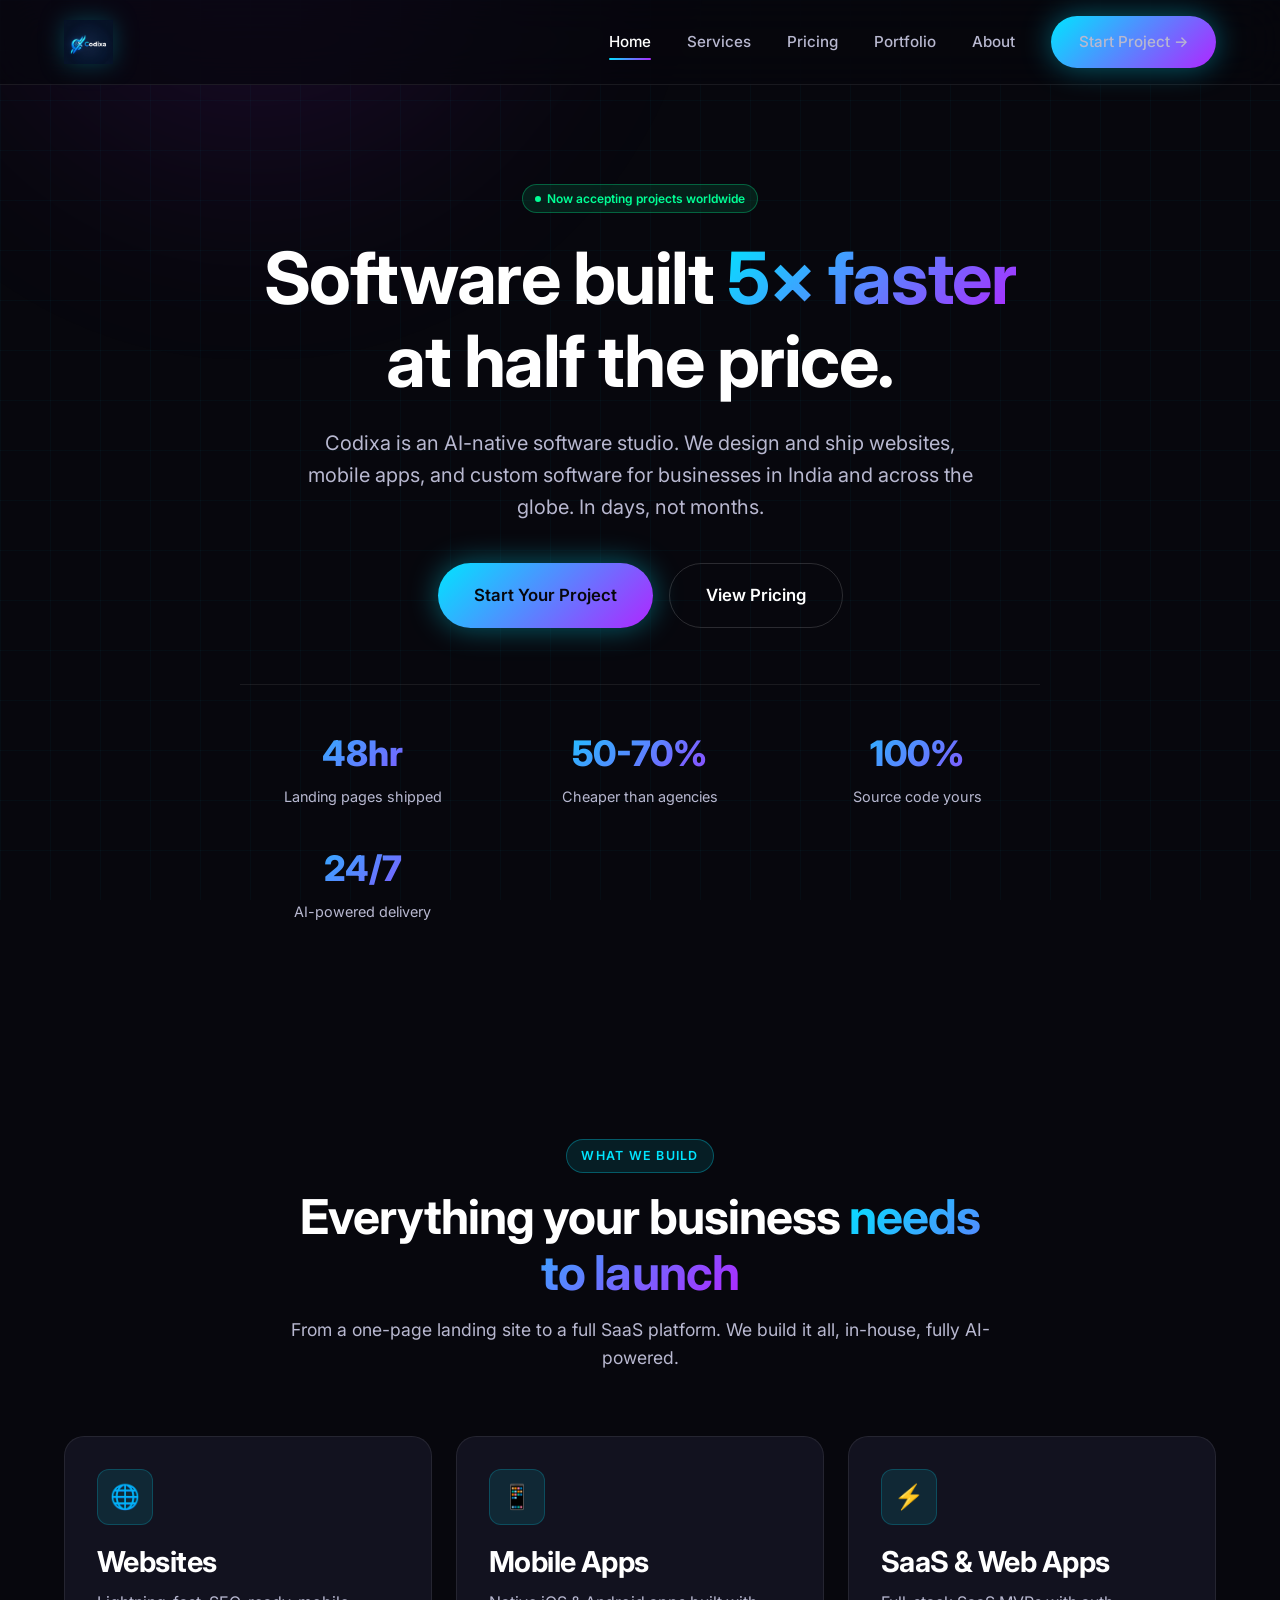
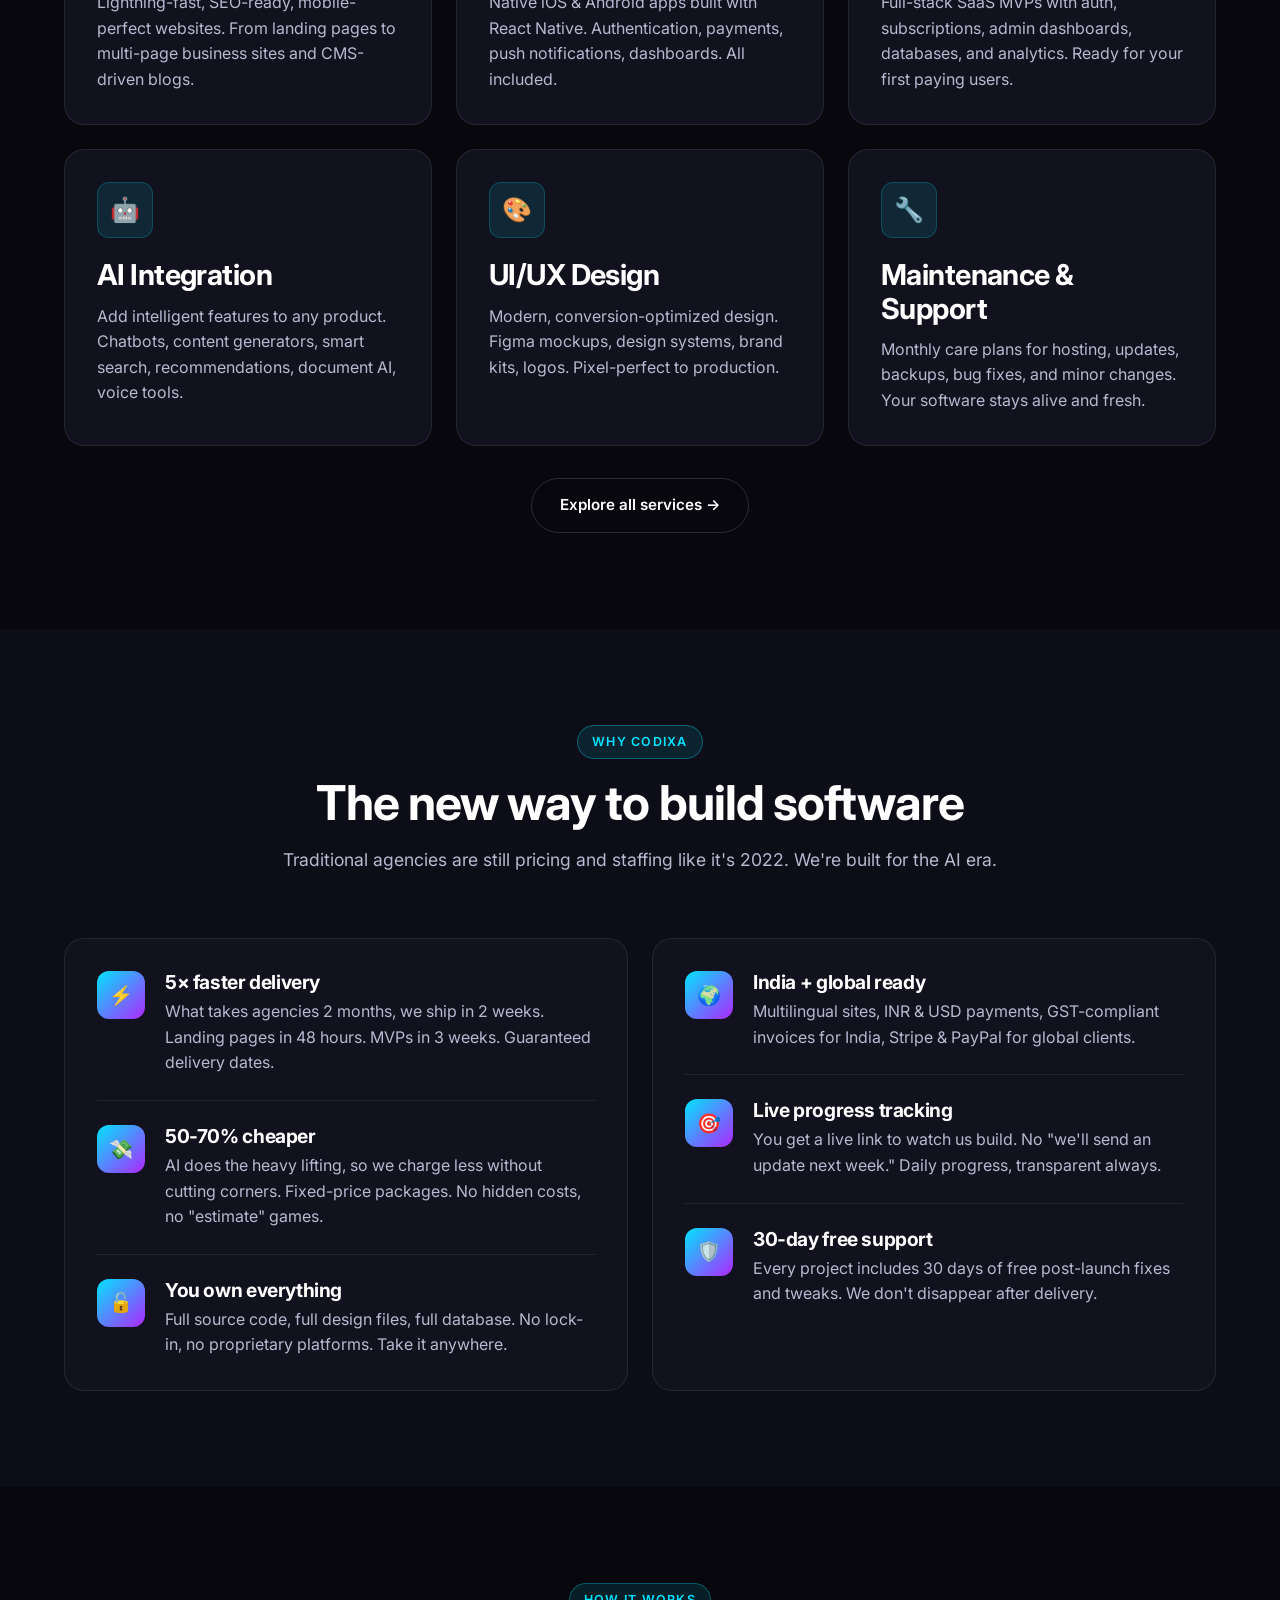
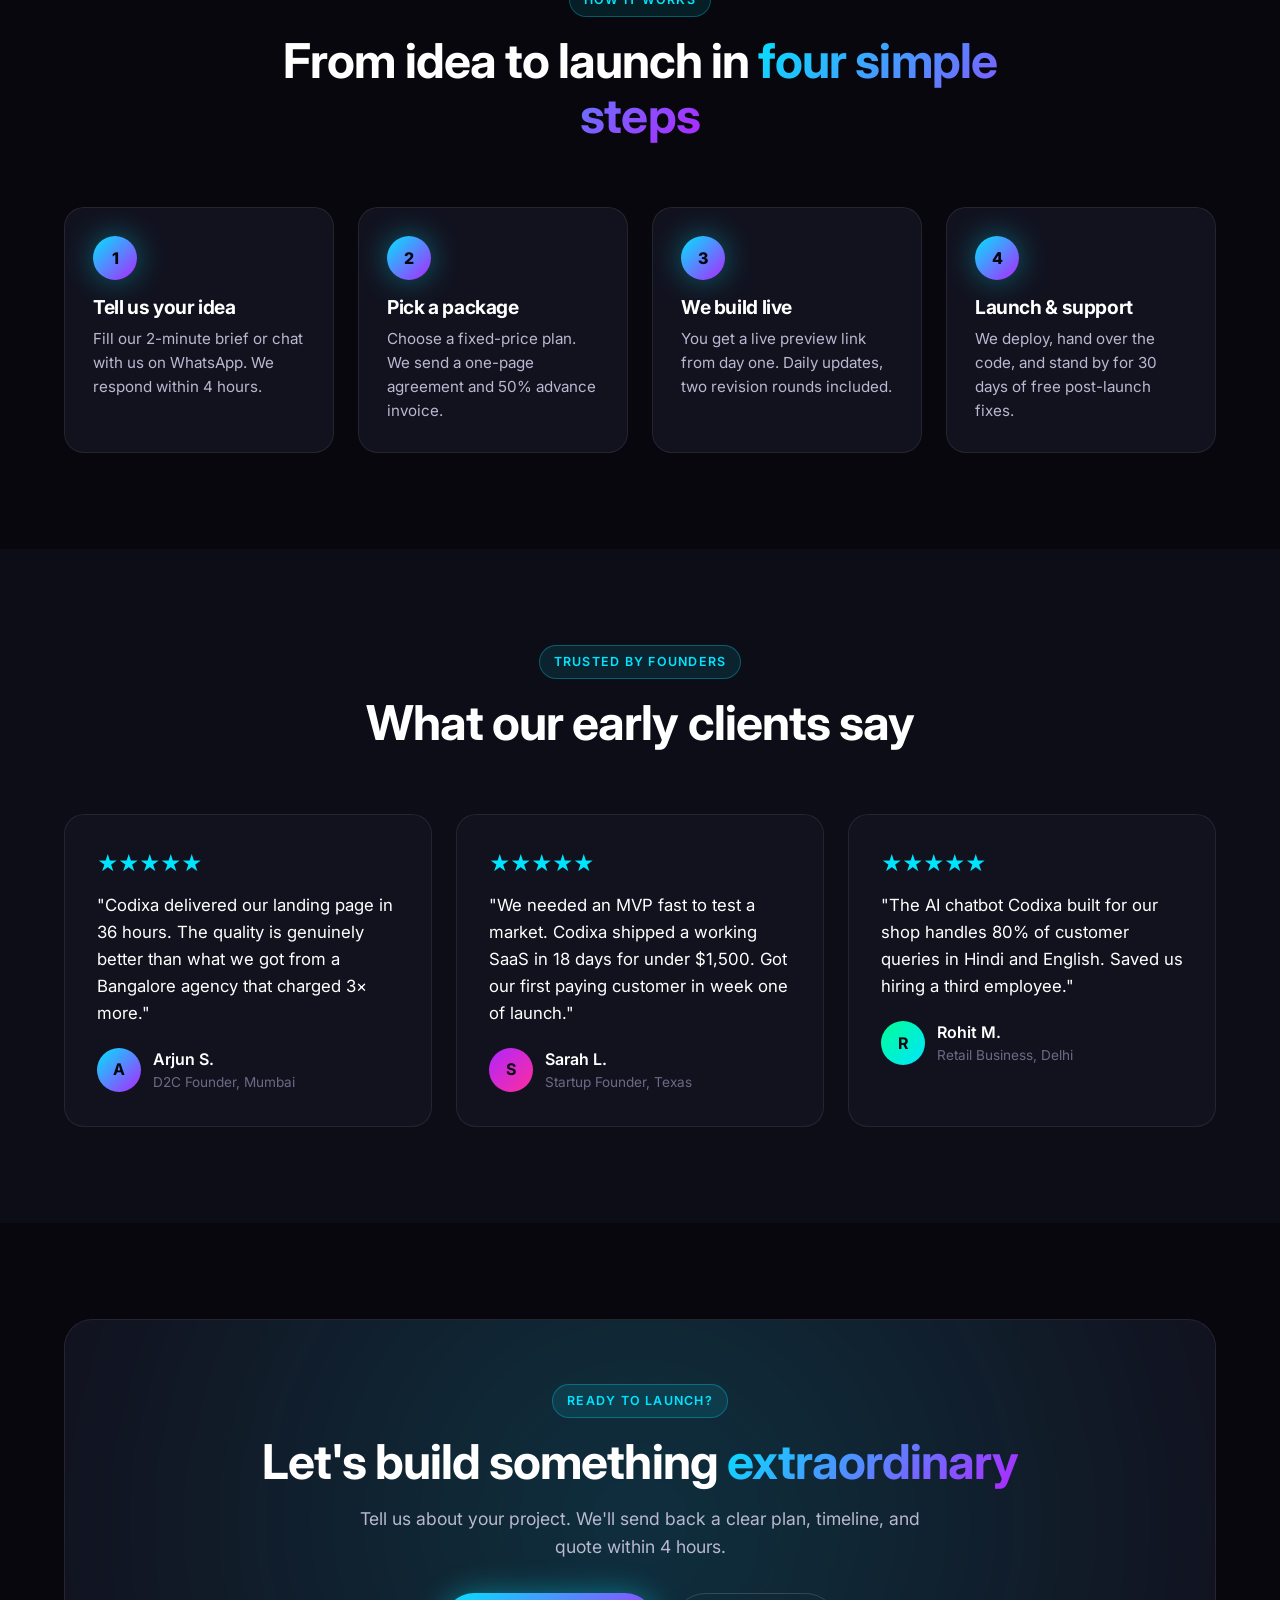
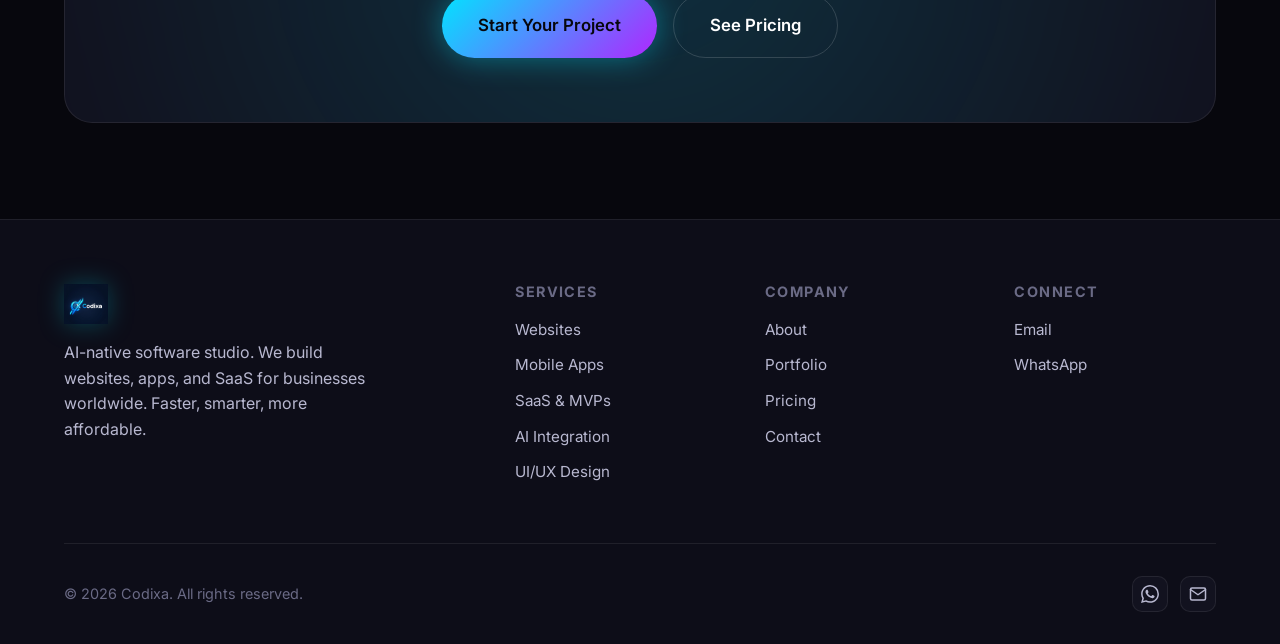
==== commit 60ba1750: "Add files via upload Update logo" ====
--- a/index.html
+++ b/index.html
@@ -84,8 +84,7 @@
   <nav class="nav">
     <div class="nav-inner">
       <a href="index.html" class="logo">
-        <span class="logo-mark">C</span>
-        <span>Codixa</span>
+        <img src="logo.png" alt="Codixa - AI Software Studio" class="logo-img">
       </a>
       <button class="menu-toggle" aria-label="Menu">
         <span></span><span></span><span></span>
@@ -353,8 +352,7 @@
       <div class="footer-grid">
         <div class="footer-brand">
           <a href="index.html" class="logo">
-            <span class="logo-mark">C</span>
-            <span>Codixa</span>
+            <img src="logo.png" alt="Codixa" class="logo-img">
           </a>
           <p>AI-native software studio. We build websites, apps, and SaaS for businesses worldwide. Faster, smarter, more affordable.</p>
         </div>
--- a/styles.css
+++ b/styles.css
@@ -211,6 +211,29 @@
   color: #07070d;
   font-size: 1.1rem;
   box-shadow: var(--glow-cyan);
+}
+
+.logo-img {
+  height: 44px;
+  width: auto;
+  display: block;
+  object-fit: contain;
+  filter: drop-shadow(0 0 12px rgba(0, 229, 255, 0.25));
+  transition: filter 0.3s ease;
+}
+
+.logo:hover .logo-img {
+  filter: drop-shadow(0 0 20px rgba(0, 229, 255, 0.45));
+}
+
+footer .logo-img {
+  height: 40px;
+}
+
+@media (max-width: 600px) {
+  .logo-img {
+    height: 36px;
+  }
 }
 
 .nav-links {
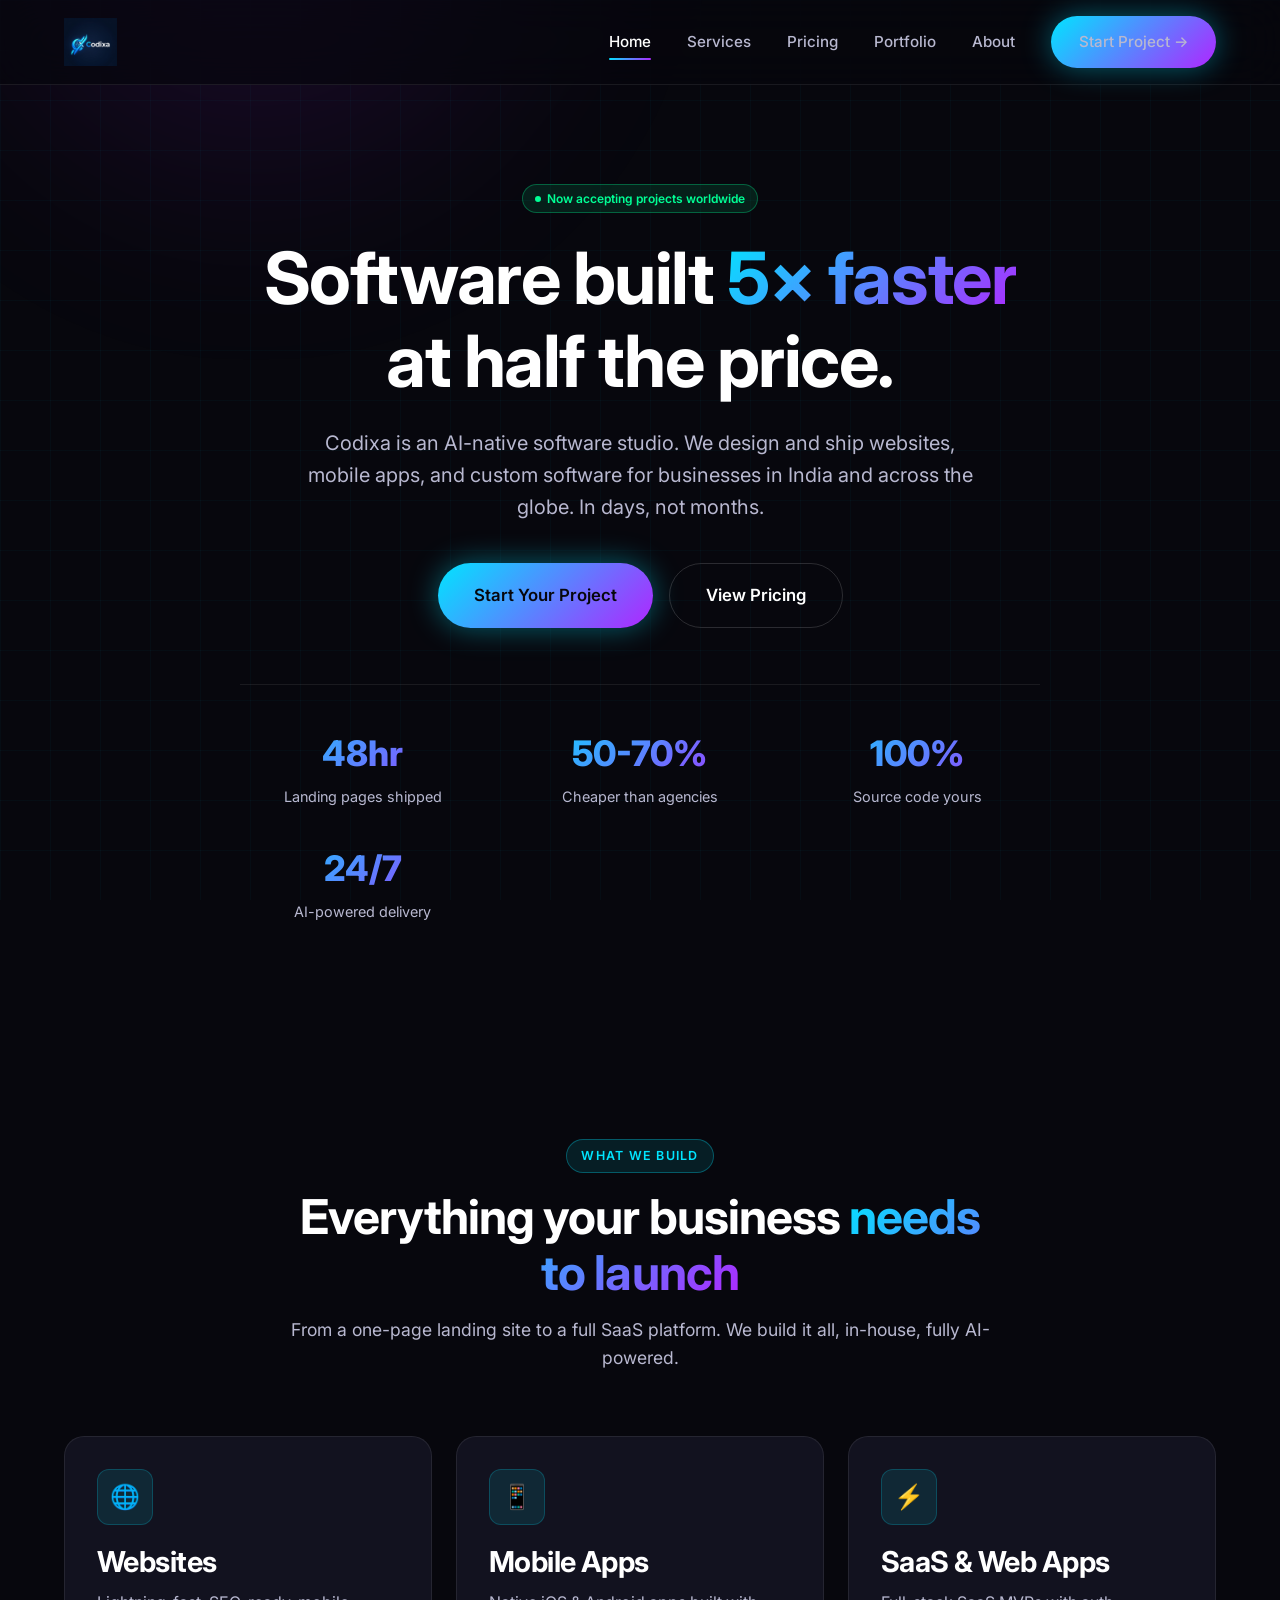
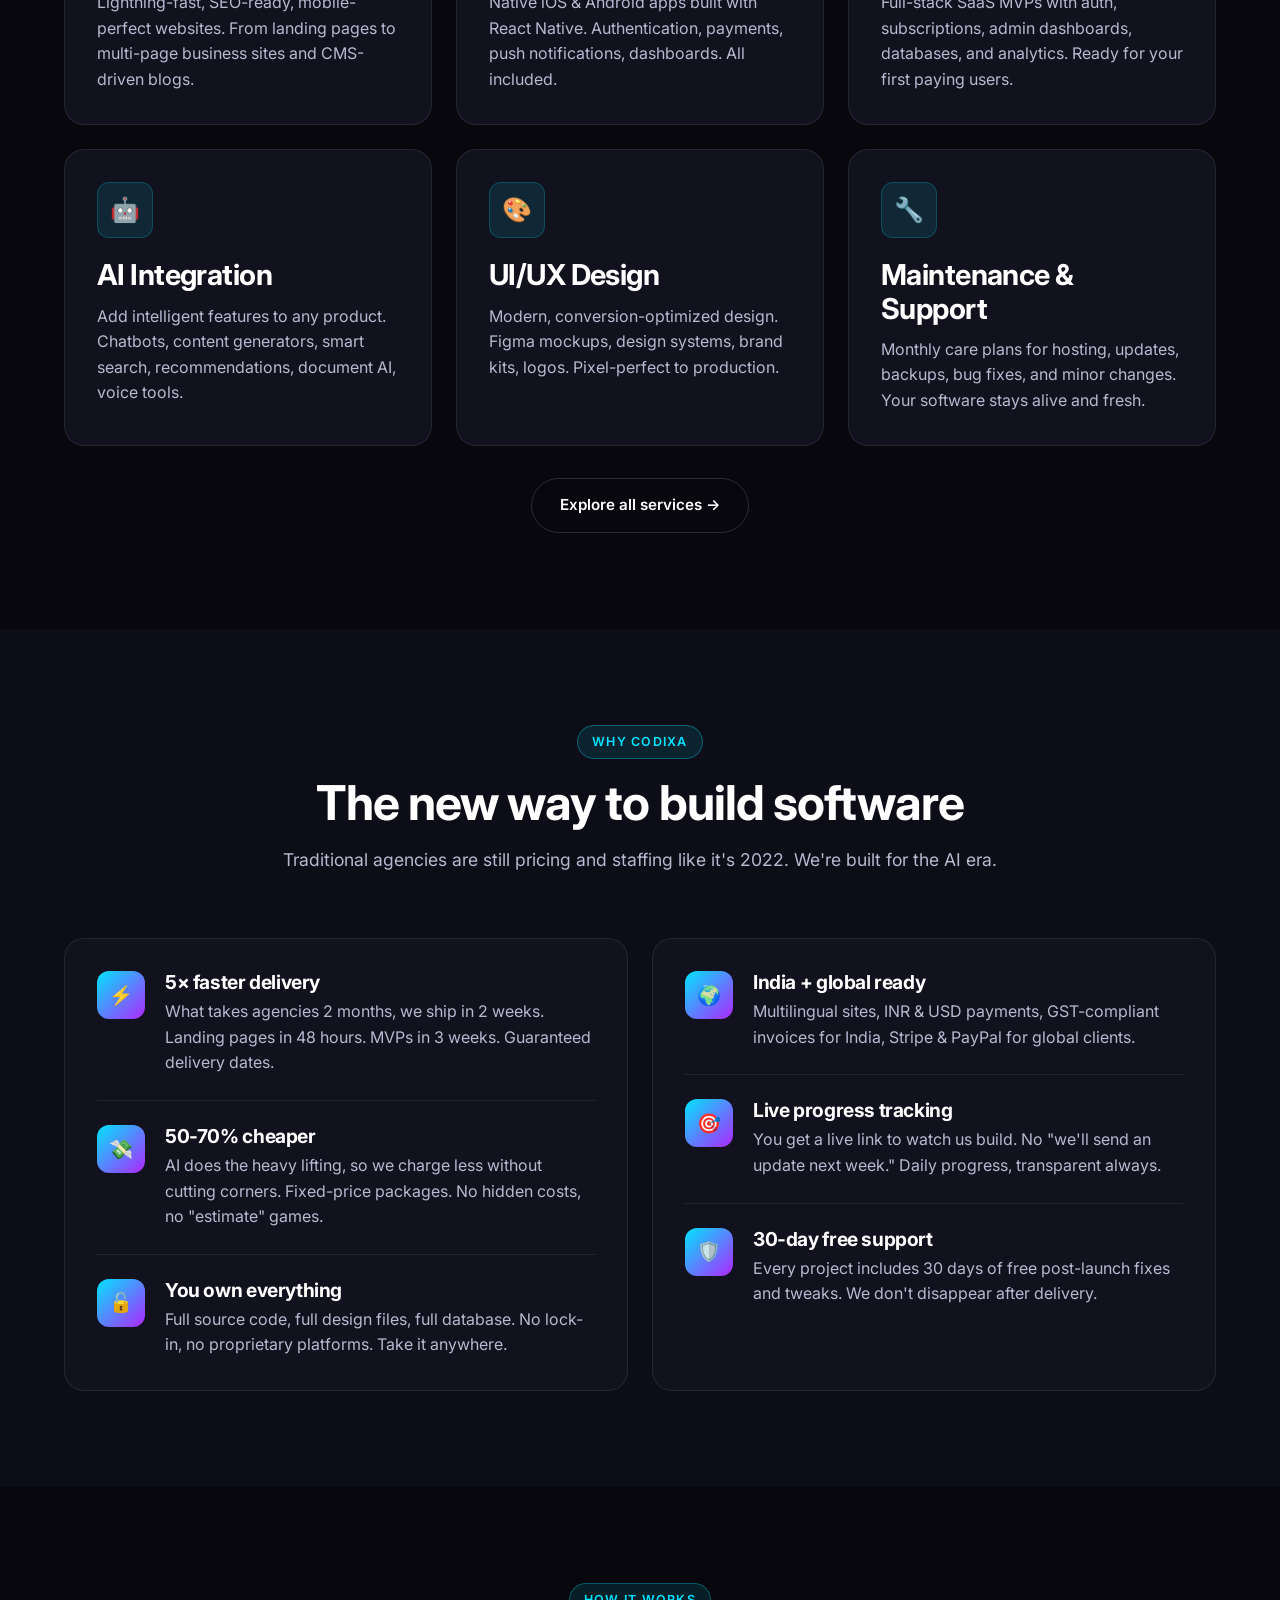
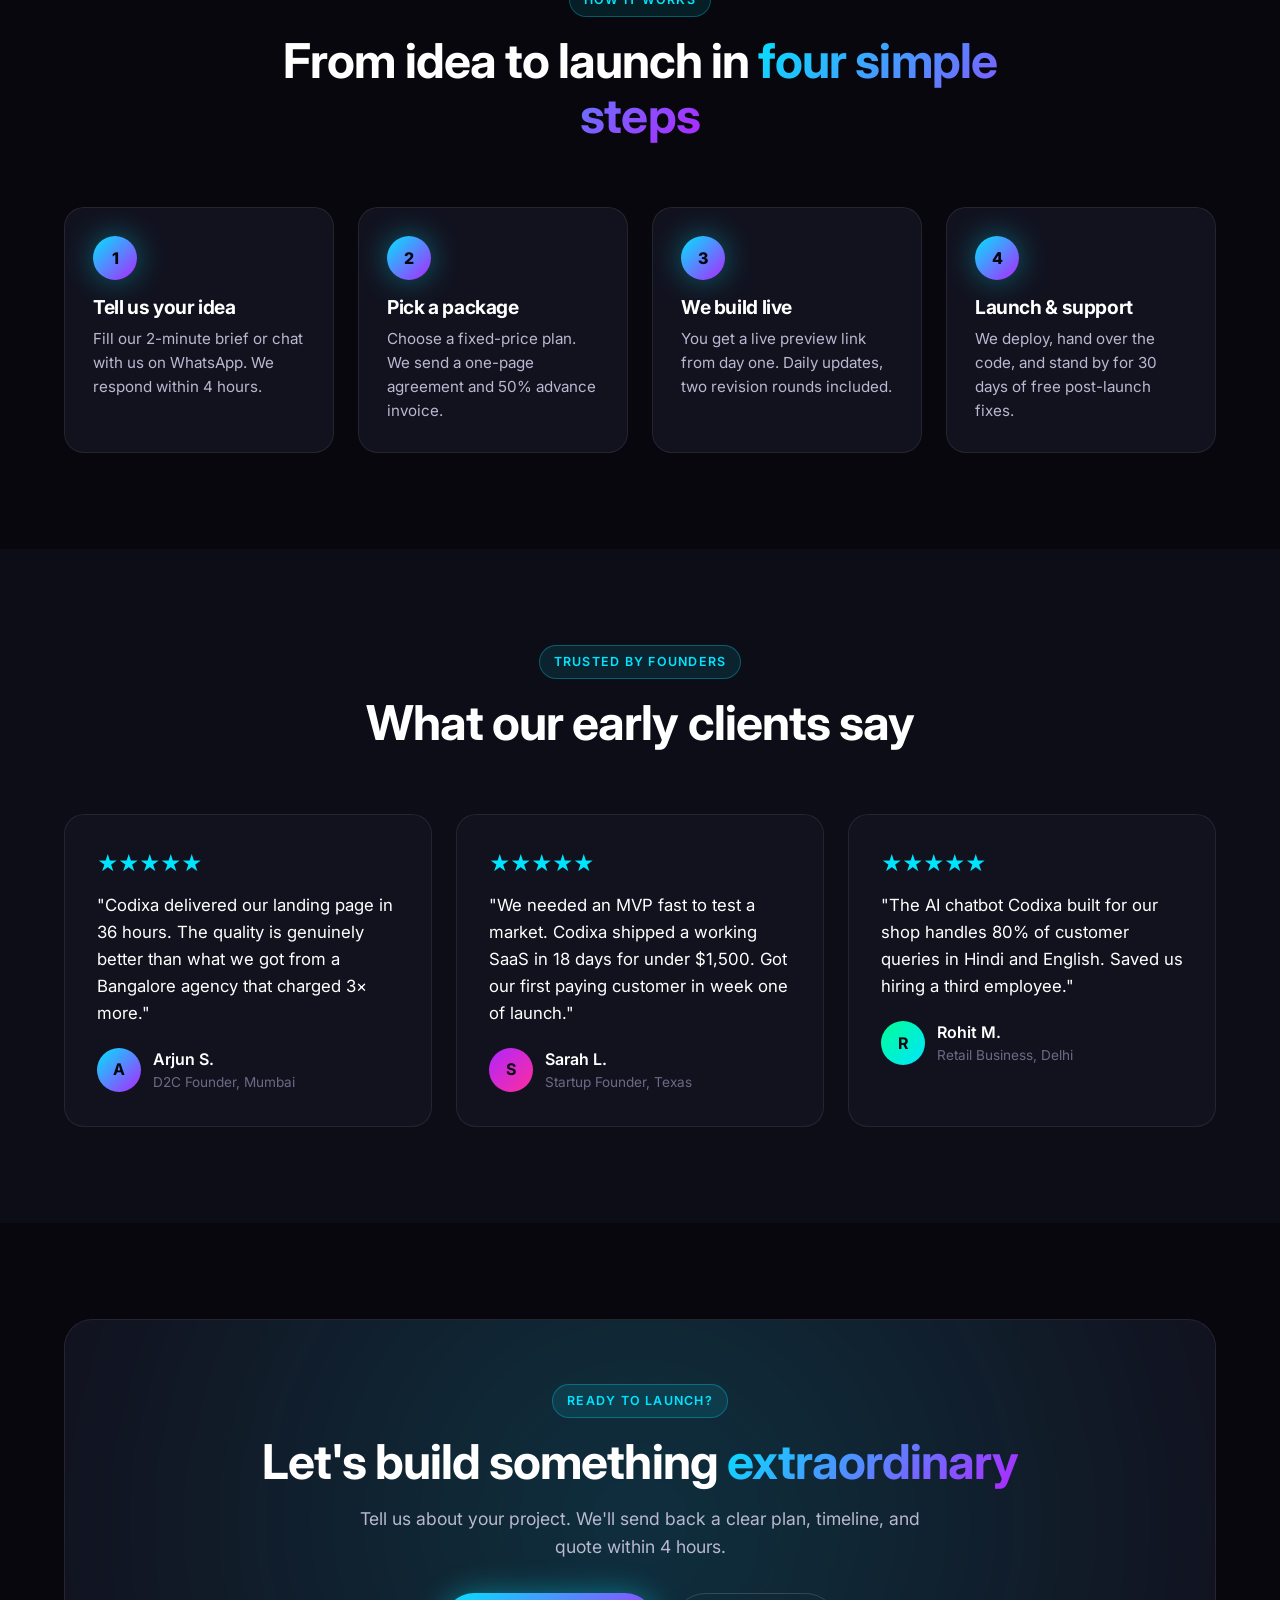
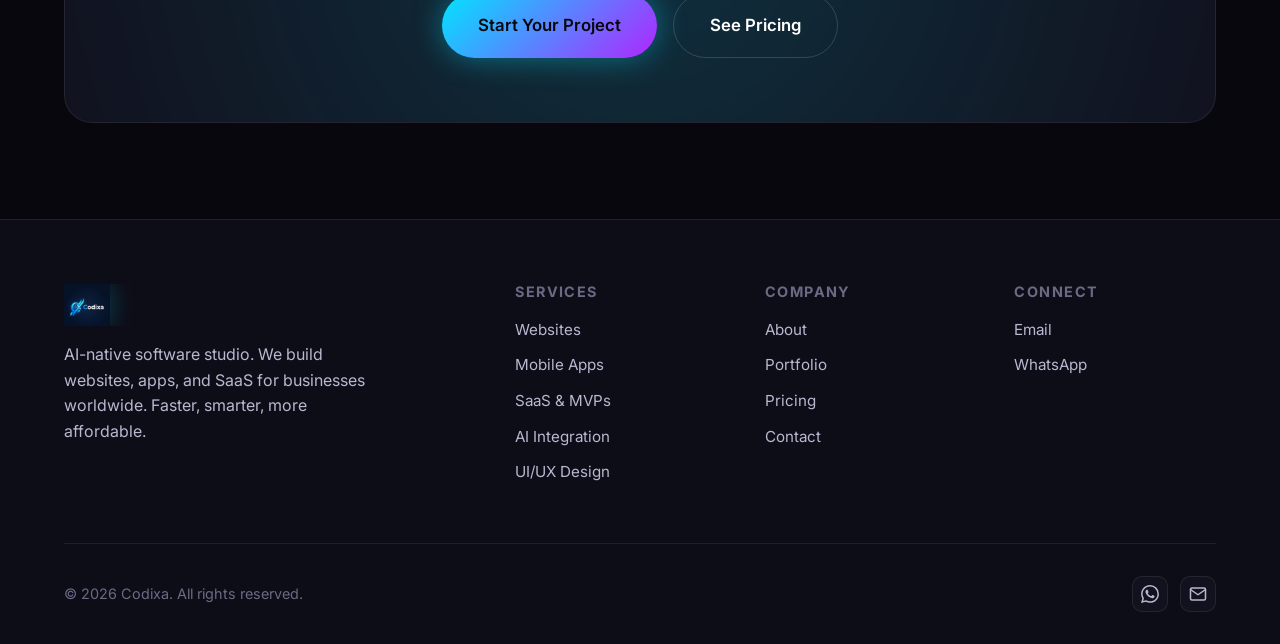
==== commit eb2e031c: "Add files via upload" ====
--- a/index.html
+++ b/index.html
@@ -84,7 +84,7 @@
   <nav class="nav">
     <div class="nav-inner">
       <a href="index.html" class="logo">
-        <img src="logo.png" alt="Codixa - AI Software Studio" class="logo-img">
+        <img src="logo.png" alt="Codixa - AI Software Studio" class="logo-img" style="height:48px;width:auto;max-width:200px;max-height:48px;object-fit:contain;display:block;">
       </a>
       <button class="menu-toggle" aria-label="Menu">
         <span></span><span></span><span></span>
@@ -352,7 +352,7 @@
       <div class="footer-grid">
         <div class="footer-brand">
           <a href="index.html" class="logo">
-            <img src="logo.png" alt="Codixa" class="logo-img">
+            <img src="logo.png" alt="Codixa" class="logo-img" style="height:42px;width:auto;max-width:180px;max-height:42px;object-fit:contain;display:block;">
           </a>
           <p>AI-native software studio. We build websites, apps, and SaaS for businesses worldwide. Faster, smarter, more affordable.</p>
         </div>
--- a/styles.css
+++ b/styles.css
@@ -213,11 +213,19 @@
   box-shadow: var(--glow-cyan);
 }
 
+.logo {
+  max-width: 240px !important;
+  max-height: 56px !important;
+  overflow: hidden;
+}
+
 .logo-img {
-  height: 44px;
-  width: auto;
-  display: block;
-  object-fit: contain;
+  height: 48px !important;
+  max-height: 48px !important;
+  width: auto !important;
+  max-width: 220px !important;
+  display: block !important;
+  object-fit: contain !important;
   filter: drop-shadow(0 0 12px rgba(0, 229, 255, 0.25));
   transition: filter 0.3s ease;
 }
@@ -227,12 +235,18 @@
 }
 
 footer .logo-img {
-  height: 40px;
+  height: 42px !important;
+  max-height: 42px !important;
 }
 
 @media (max-width: 600px) {
   .logo-img {
-    height: 36px;
+    height: 38px !important;
+    max-height: 38px !important;
+    max-width: 160px !important;
+  }
+  .logo {
+    max-width: 170px !important;
   }
 }
 
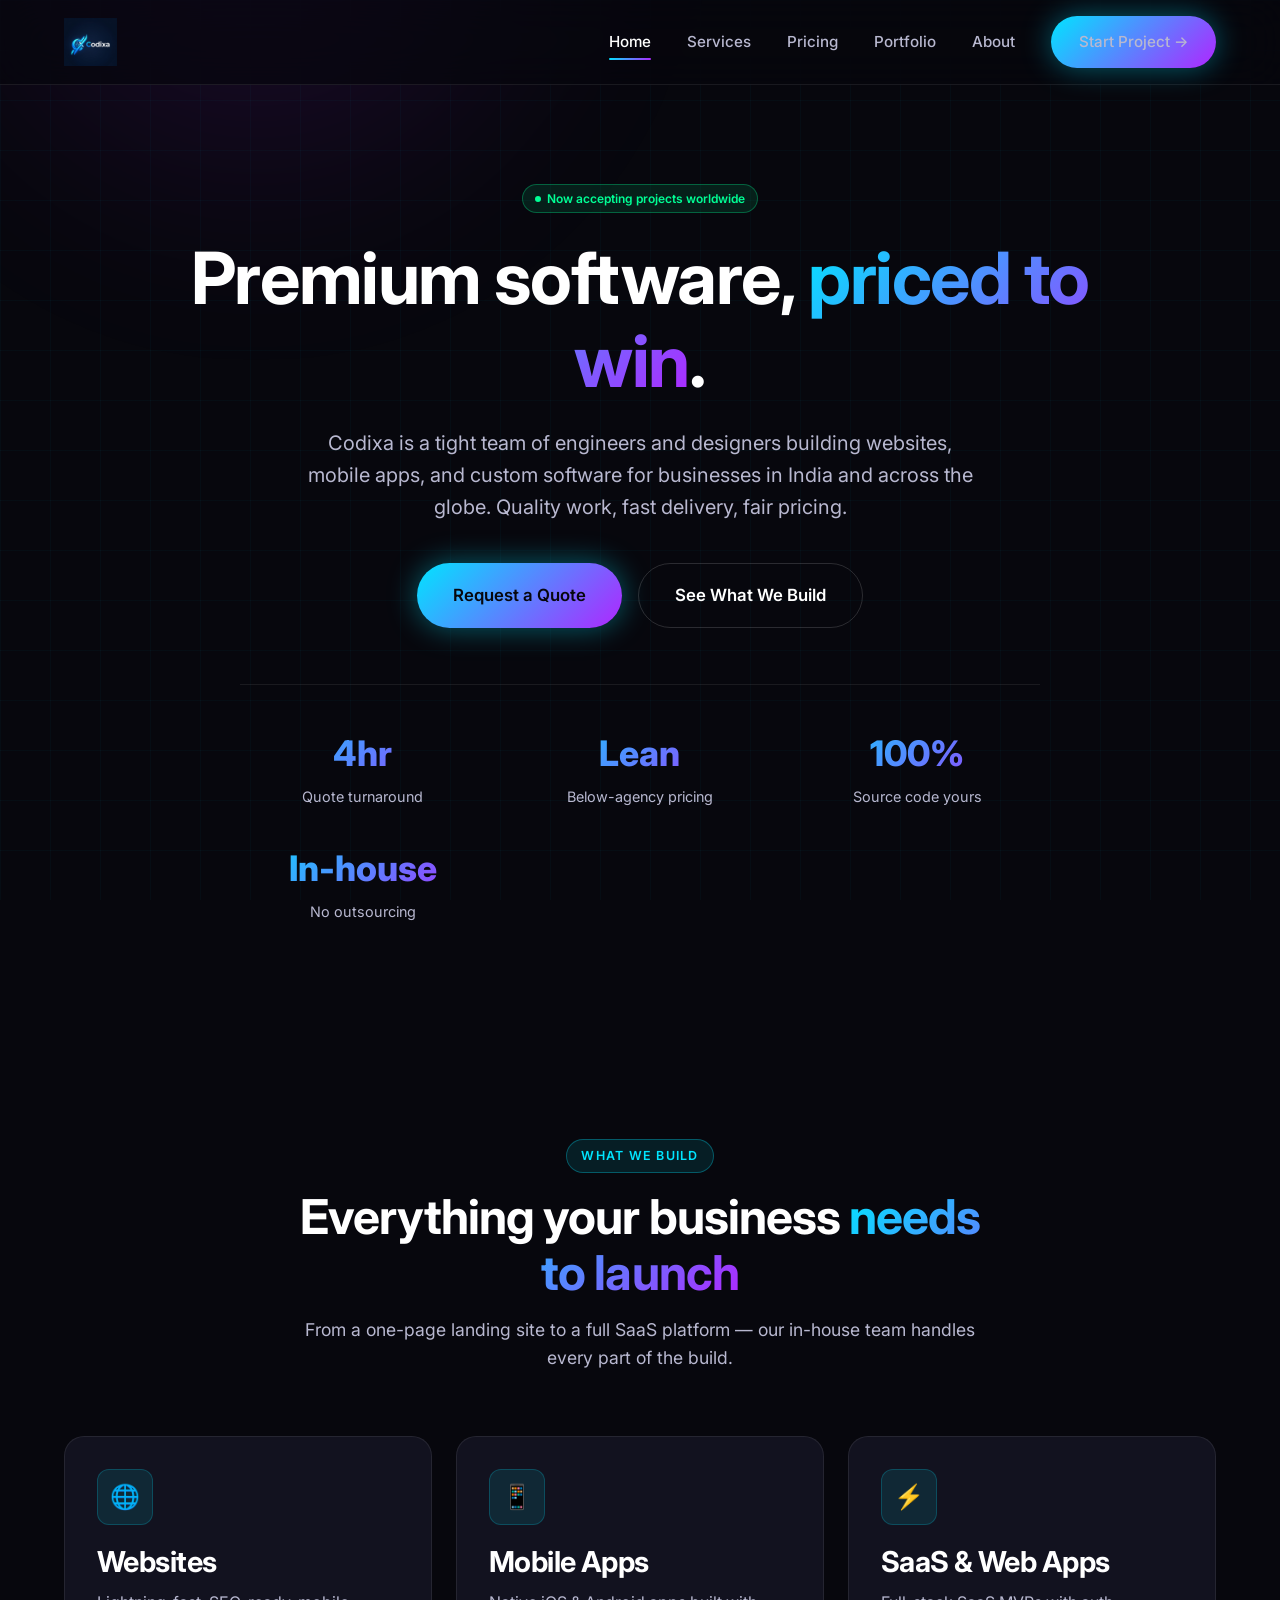
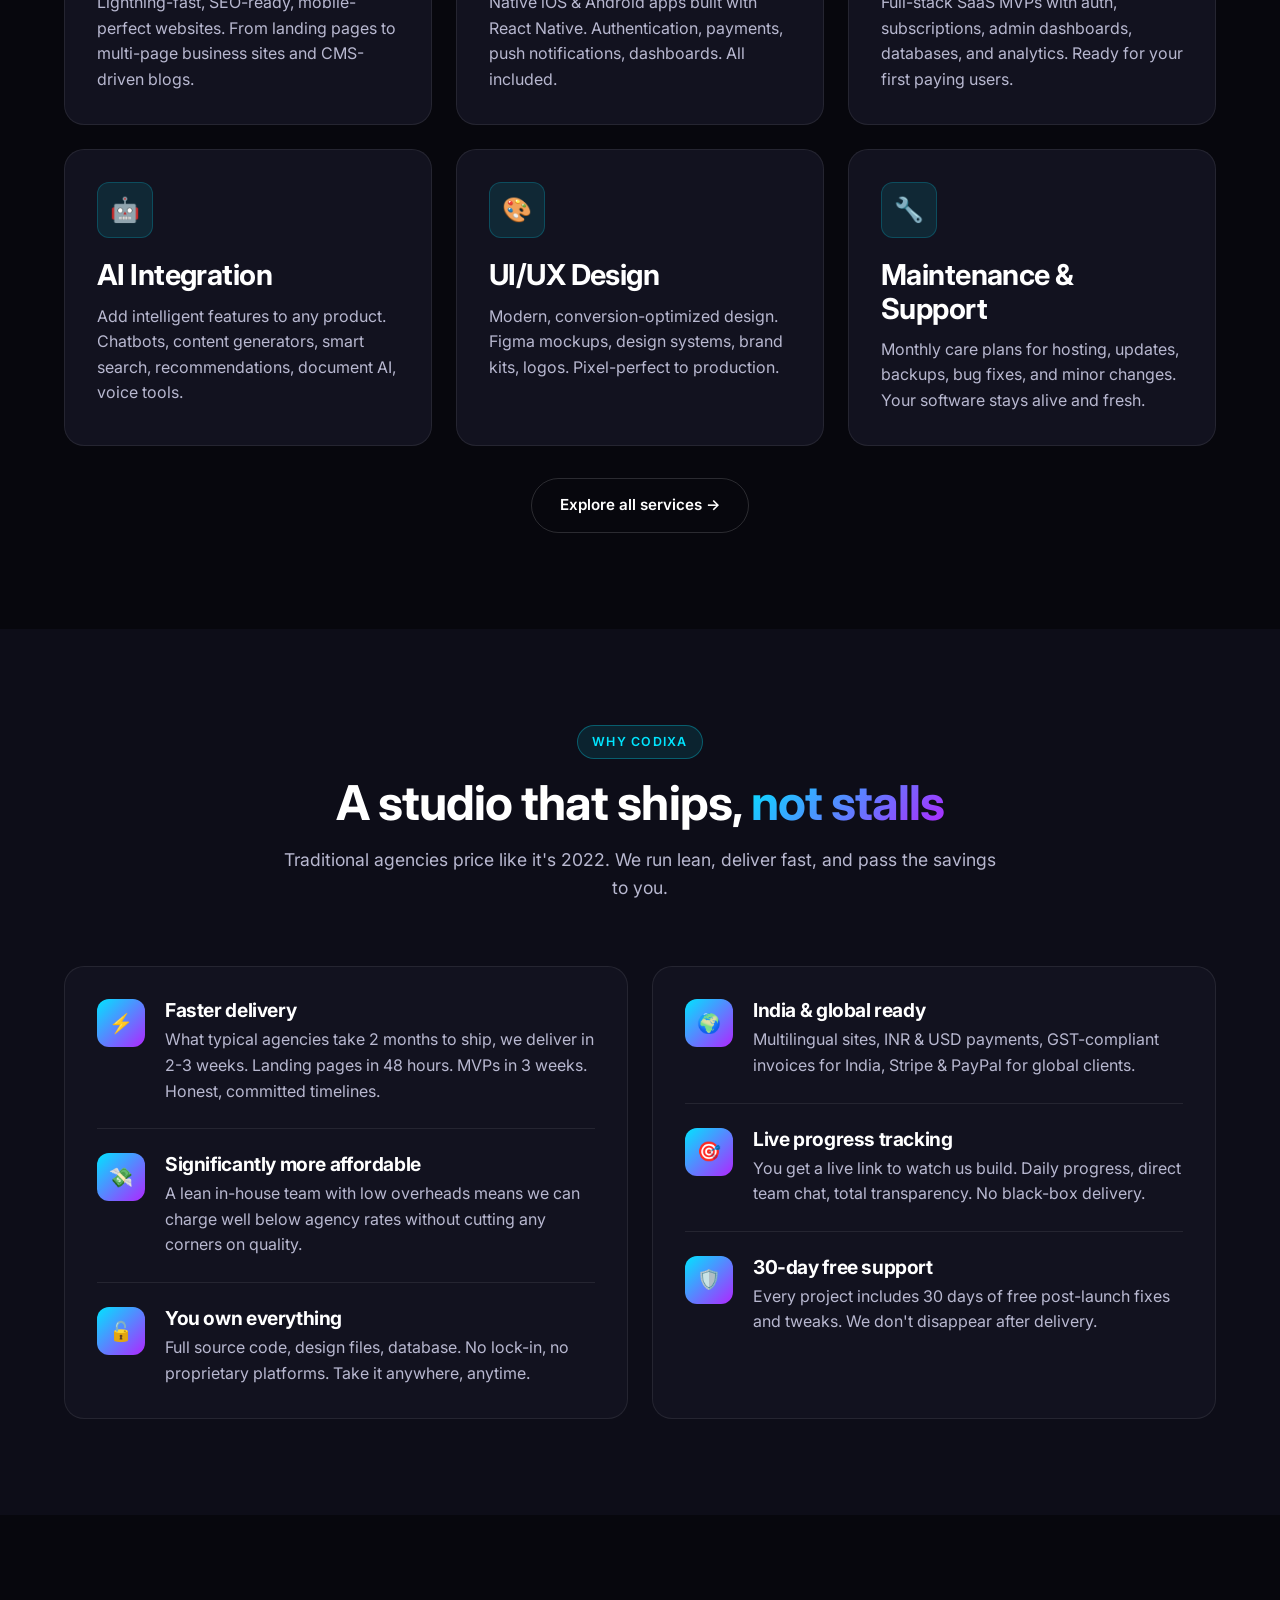
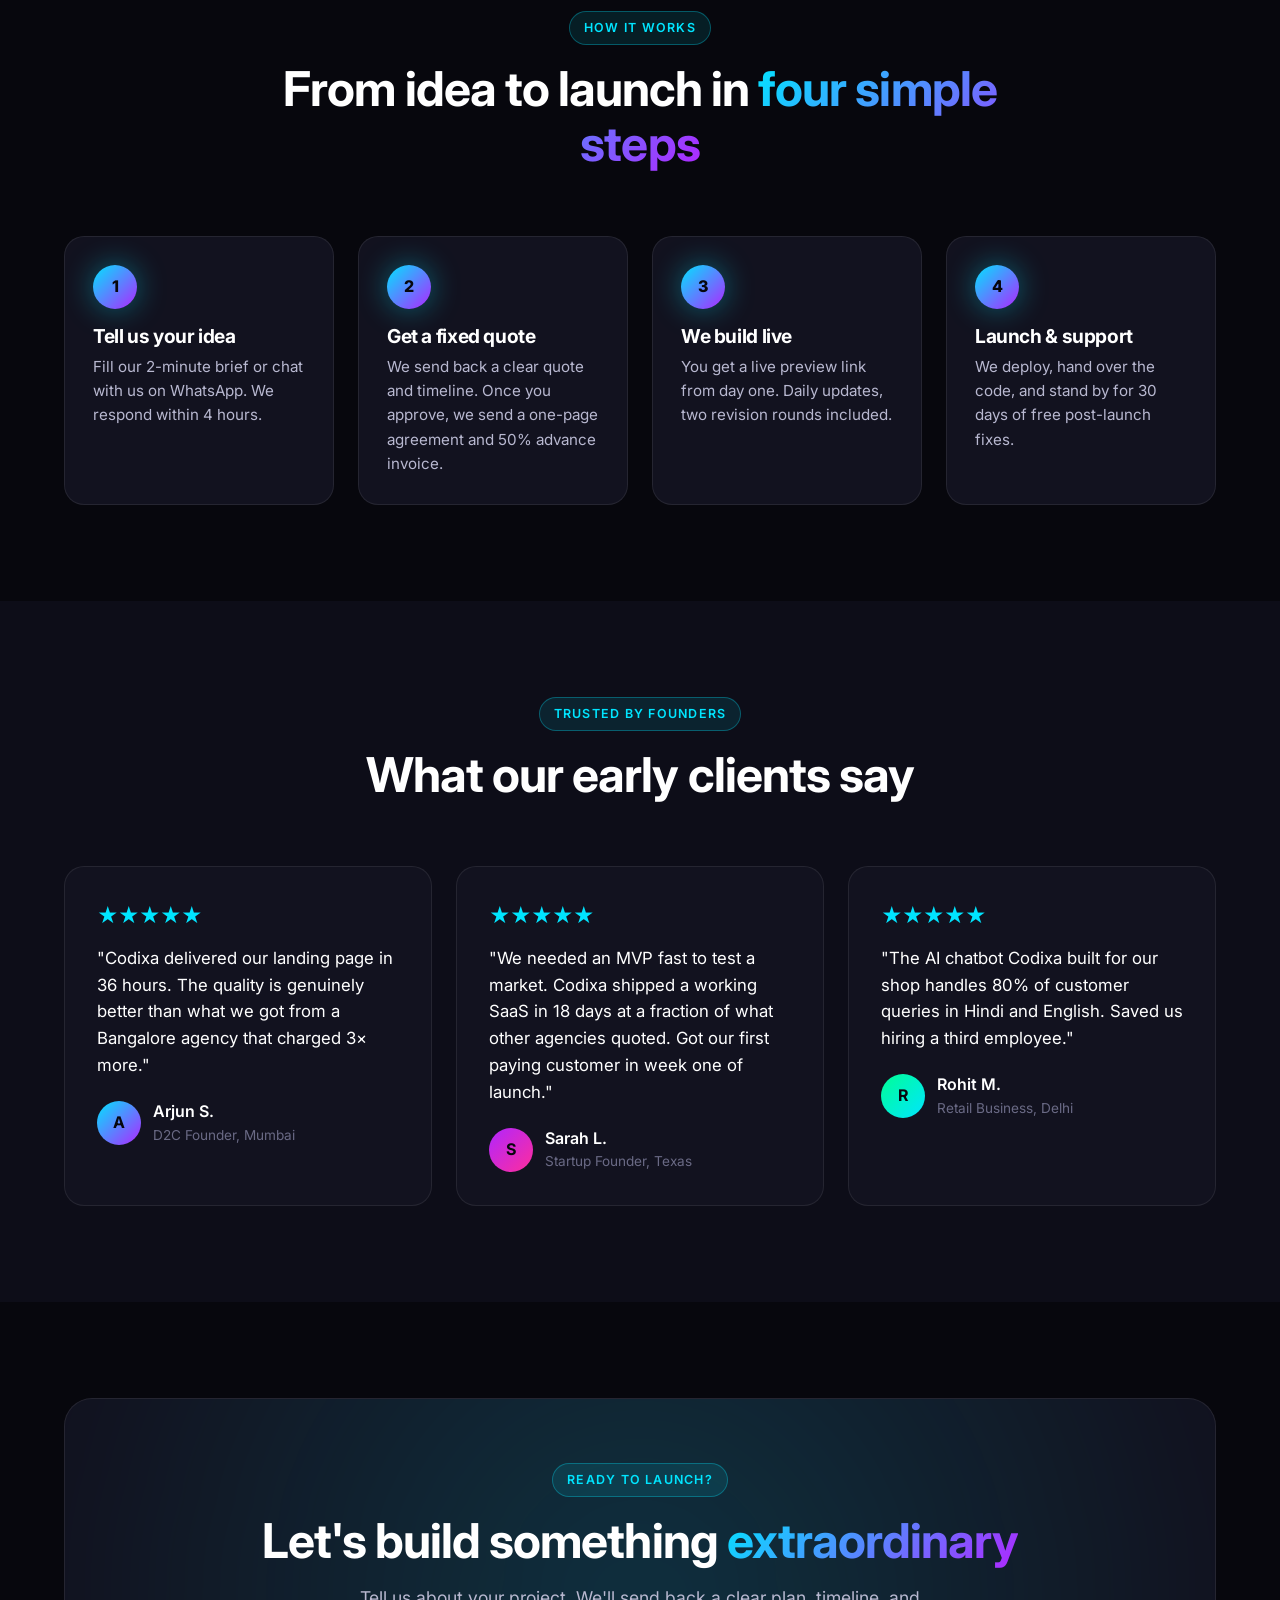
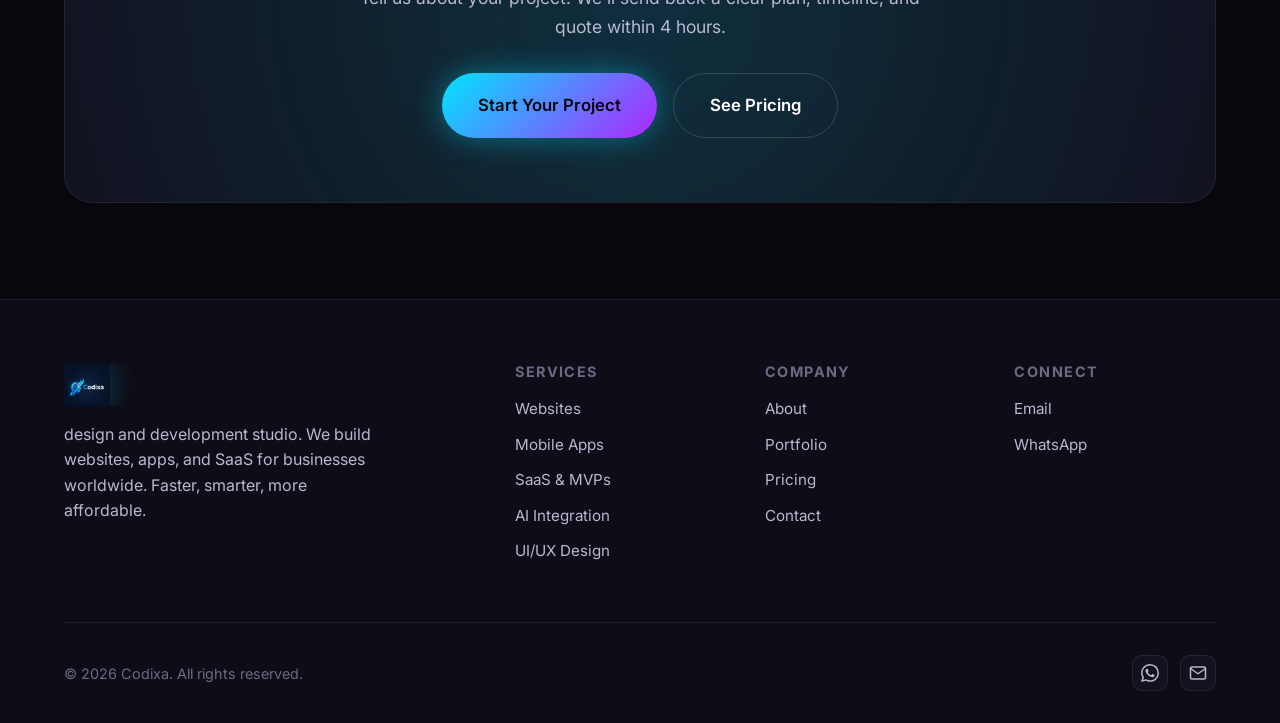
==== commit afa0975e: "Add files via upload" ====
--- a/index.html
+++ b/index.html
@@ -3,8 +3,8 @@
 <head>
   <meta charset="UTF-8">
   <meta name="viewport" content="width=device-width, initial-scale=1.0">
-  <title>Codixa | Affordable AI Software Development | Websites, Apps, SaaS</title>
-  <meta name="description" content="Codixa builds websites, mobile apps, and custom software in days, not months. Affordable AI-powered software development for businesses in India and worldwide. Fixed-price packages from ₹4,999.">
+  <title>Codixa | Affordable Software Development Studio | Websites, Apps, SaaS</title>
+  <meta name="description" content="Codixa is a software development studio building websites, mobile apps, and SaaS for businesses in India and worldwide. Premium quality at rates significantly below traditional agencies.">
   <meta name="keywords" content="software development india, web development company, mobile app development, ai software studio, affordable software development, saas development, software company india, custom software services, software providers india, software development services">
   <meta name="author" content="Mohammed Faisal, Codixa">
   <meta name="robots" content="index, follow">
@@ -14,16 +14,16 @@
   <!-- Open Graph / Facebook -->
   <meta property="og:type" content="website">
   <meta property="og:url" content="https://codixa.com/">
-  <meta property="og:title" content="Codixa - AI-Powered Software Studio">
-  <meta property="og:description" content="Codixa builds websites, mobile apps, and custom software in days, not months. Affordable AI-powered software development for businesses in India and worldwide. Fixed-price packages from ₹4,999.">
+  <meta property="og:title" content="Codixa - Affordable Software Development Studio">
+  <meta property="og:description" content="Codixa is a software development studio building websites, mobile apps, and SaaS for businesses in India and worldwide. Premium quality at rates significantly below traditional agencies.">
   <meta property="og:image" content="https://codixa.com/og-image.png">
   <meta property="og:site_name" content="Codixa">
 
   <!-- Twitter -->
   <meta name="twitter:card" content="summary_large_image">
   <meta name="twitter:url" content="https://codixa.com/">
-  <meta name="twitter:title" content="Codixa - AI-Powered Software Studio">
-  <meta name="twitter:description" content="Codixa builds websites, mobile apps, and custom software in days, not months. Affordable AI-powered software development for businesses in India and worldwide. Fixed-price packages from ₹4,999.">
+  <meta name="twitter:title" content="Codixa - Affordable Software Development Studio">
+  <meta name="twitter:description" content="Codixa is a software development studio building websites, mobile apps, and SaaS for businesses in India and worldwide. Premium quality at rates significantly below traditional agencies.">
   <meta name="twitter:image" content="https://codixa.com/og-image.png">
 
   <!-- Favicon -->
@@ -42,10 +42,9 @@
   "image": "https://codixa.com/og-image.png",
   "@id": "https://codixa.com/",
   "url": "https://codixa.com/",
-  "description": "AI-native software studio building websites, mobile apps, and SaaS for businesses worldwide. Fixed-price packages, fast delivery.",
+  "description": "Codixa is a design and development studio building websites, mobile apps, and SaaS for businesses worldwide. Fixed-price packages, fast delivery.",
   "telephone": "+91-9177304813",
   "email": "fk5674282@gmail.com",
-  "priceRange": "₹4,999 - ₹89,999",
   "address": {
     "@type": "PostalAddress",
     "addressCountry": "IN"
@@ -69,10 +68,10 @@
     "@type": "OfferCatalog",
     "name": "Software Development Services",
     "itemListElement": [
-      {"@type": "Offer", "itemOffered": {"@type": "Service", "name": "Website Development"}, "price": "4999", "priceCurrency": "INR"},
-      {"@type": "Offer", "itemOffered": {"@type": "Service", "name": "Mobile App Development"}, "price": "89999", "priceCurrency": "INR"},
-      {"@type": "Offer", "itemOffered": {"@type": "Service", "name": "SaaS Development"}, "price": "49999", "priceCurrency": "INR"},
-      {"@type": "Offer", "itemOffered": {"@type": "Service", "name": "AI Integration"}, "price": "19999", "priceCurrency": "INR"}
+      {"@type": "Offer", "itemOffered": {"@type": "Service", "name": "Website Development"}},
+      {"@type": "Offer", "itemOffered": {"@type": "Service", "name": "Mobile App Development"}},
+      {"@type": "Offer", "itemOffered": {"@type": "Service", "name": "SaaS Development"}},
+      {"@type": "Offer", "itemOffered": {"@type": "Service", "name": "AI Integration"}}
     ]
   }
 }
@@ -84,7 +83,7 @@
   <nav class="nav">
     <div class="nav-inner">
       <a href="index.html" class="logo">
-        <img src="logo.png" alt="Codixa - AI Software Studio" class="logo-img" style="height:48px;width:auto;max-width:200px;max-height:48px;object-fit:contain;display:block;">
+        <img src="logo.png" alt="Codixa - Software Development Studio" class="logo-img" style="height:48px;width:auto;max-width:200px;max-height:48px;object-fit:contain;display:block;">
       </a>
       <button class="menu-toggle" aria-label="Menu">
         <span></span><span></span><span></span>
@@ -106,30 +105,30 @@
       <div class="badge mt-3" style="margin-bottom: 24px;">
         <span class="badge-dot"></span> Now accepting projects worldwide
       </div>
-      <h1>Software built <span class="gradient-text">5× faster</span><br>at half the price.</h1>
+      <h1>Premium software, <span class="gradient-text">priced to win</span>.</h1>
       <p class="hero-subtitle">
-        Codixa is an AI-native software studio. We design and ship websites, mobile apps, and custom software for businesses in India and across the globe. In days, not months.
+        Codixa is a tight team of engineers and designers building websites, mobile apps, and custom software for businesses in India and across the globe. Quality work, fast delivery, fair pricing.
       </p>
       <div class="hero-ctas">
-        <a href="contact.html" class="btn btn-primary btn-lg">Start Your Project</a>
-        <a href="pricing.html" class="btn btn-secondary btn-lg">View Pricing</a>
+        <a href="contact.html" class="btn btn-primary btn-lg">Request a Quote</a>
+        <a href="services.html" class="btn btn-secondary btn-lg">See What We Build</a>
       </div>
       <div class="hero-stats">
         <div>
-          <div class="stat-num">48hr</div>
-          <div class="stat-label">Landing pages shipped</div>
+          <div class="stat-num">4hr</div>
+          <div class="stat-label">Quote turnaround</div>
         </div>
         <div>
-          <div class="stat-num">50-70%</div>
-          <div class="stat-label">Cheaper than agencies</div>
+          <div class="stat-num">Lean</div>
+          <div class="stat-label">Below-agency pricing</div>
         </div>
         <div>
           <div class="stat-num">100%</div>
           <div class="stat-label">Source code yours</div>
         </div>
         <div>
-          <div class="stat-num">24/7</div>
-          <div class="stat-label">AI-powered delivery</div>
+          <div class="stat-num">In-house</div>
+          <div class="stat-label">No outsourcing</div>
         </div>
       </div>
     </div>
@@ -141,7 +140,7 @@
       <div class="section-header fade-up">
         <span class="section-tag">What we build</span>
         <h2>Everything your business <span class="gradient-text">needs to launch</span></h2>
-        <p>From a one-page landing site to a full SaaS platform. We build it all, in-house, fully AI-powered.</p>
+        <p>From a one-page landing site to a full SaaS platform — our in-house team handles every part of the build.</p>
       </div>
 
       <div class="grid grid-3">
@@ -188,8 +187,8 @@
     <div class="container">
       <div class="section-header fade-up">
         <span class="section-tag">Why Codixa</span>
-        <h2>The new way to build software</h2>
-        <p>Traditional agencies are still pricing and staffing like it's 2022. We're built for the AI era.</p>
+        <h2>A studio that ships, <span class="gradient-text">not stalls</span></h2>
+        <p>Traditional agencies price like it's 2022. We run lean, deliver fast, and pass the savings to you.</p>
       </div>
 
       <div class="grid grid-2">
@@ -197,22 +196,22 @@
           <div class="feature-row" style="padding-top: 0;">
             <div class="feature-icon">⚡</div>
             <div class="feature-text">
-              <h4>5× faster delivery</h4>
-              <p>What takes agencies 2 months, we ship in 2 weeks. Landing pages in 48 hours. MVPs in 3 weeks. Guaranteed delivery dates.</p>
+              <h4>Faster delivery</h4>
+              <p>What typical agencies take 2 months to ship, we deliver in 2-3 weeks. Landing pages in 48 hours. MVPs in 3 weeks. Honest, committed timelines.</p>
             </div>
           </div>
           <div class="feature-row">
             <div class="feature-icon">💸</div>
             <div class="feature-text">
-              <h4>50-70% cheaper</h4>
-              <p>AI does the heavy lifting, so we charge less without cutting corners. Fixed-price packages. No hidden costs, no "estimate" games.</p>
+              <h4>Significantly more affordable</h4>
+              <p>A lean in-house team with low overheads means we can charge well below agency rates without cutting any corners on quality.</p>
             </div>
           </div>
           <div class="feature-row" style="padding-bottom: 0; border-bottom: none;">
             <div class="feature-icon">🔓</div>
             <div class="feature-text">
               <h4>You own everything</h4>
-              <p>Full source code, full design files, full database. No lock-in, no proprietary platforms. Take it anywhere.</p>
+              <p>Full source code, design files, database. No lock-in, no proprietary platforms. Take it anywhere, anytime.</p>
             </div>
           </div>
         </div>
@@ -221,7 +220,7 @@
           <div class="feature-row" style="padding-top: 0;">
             <div class="feature-icon">🌍</div>
             <div class="feature-text">
-              <h4>India + global ready</h4>
+              <h4>India & global ready</h4>
               <p>Multilingual sites, INR & USD payments, GST-compliant invoices for India, Stripe & PayPal for global clients.</p>
             </div>
           </div>
@@ -229,7 +228,7 @@
             <div class="feature-icon">🎯</div>
             <div class="feature-text">
               <h4>Live progress tracking</h4>
-              <p>You get a live link to watch us build. No "we'll send an update next week." Daily progress, transparent always.</p>
+              <p>You get a live link to watch us build. Daily progress, direct team chat, total transparency. No black-box delivery.</p>
             </div>
           </div>
           <div class="feature-row" style="padding-bottom: 0; border-bottom: none;">
@@ -260,8 +259,8 @@
         </div>
         <div class="step fade-up">
           <div class="step-num">2</div>
-          <h4>Pick a package</h4>
-          <p>Choose a fixed-price plan. We send a one-page agreement and 50% advance invoice.</p>
+          <h4>Get a fixed quote</h4>
+          <p>We send back a clear quote and timeline. Once you approve, we send a one-page agreement and 50% advance invoice.</p>
         </div>
         <div class="step fade-up">
           <div class="step-num">3</div>
@@ -303,7 +302,7 @@
         <div class="card fade-up">
           <div style="color: var(--neon-cyan); font-size: 1.3rem; margin-bottom: 12px;">★★★★★</div>
           <p style="color: var(--text-primary); font-size: 1.05rem; margin-bottom: 20px;">
-            "We needed an MVP fast to test a market. Codixa shipped a working SaaS in 18 days for under $1,500. Got our first paying customer in week one of launch."
+            "We needed an MVP fast to test a market. Codixa shipped a working SaaS in 18 days at a fraction of what other agencies quoted. Got our first paying customer in week one of launch."
           </p>
           <div style="display: flex; align-items: center; gap: 12px;">
             <div style="width: 44px; height: 44px; border-radius: 50%; background: var(--gradient-secondary); display: flex; align-items: center; justify-content: center; font-weight: 700; color: #07070d;">S</div>
@@ -354,7 +353,7 @@
           <a href="index.html" class="logo">
             <img src="logo.png" alt="Codixa" class="logo-img" style="height:42px;width:auto;max-width:180px;max-height:42px;object-fit:contain;display:block;">
           </a>
-          <p>AI-native software studio. We build websites, apps, and SaaS for businesses worldwide. Faster, smarter, more affordable.</p>
+          <p>design and development studio. We build websites, apps, and SaaS for businesses worldwide. Faster, smarter, more affordable.</p>
         </div>
         <div class="footer-col">
           <h4>Services</h4>
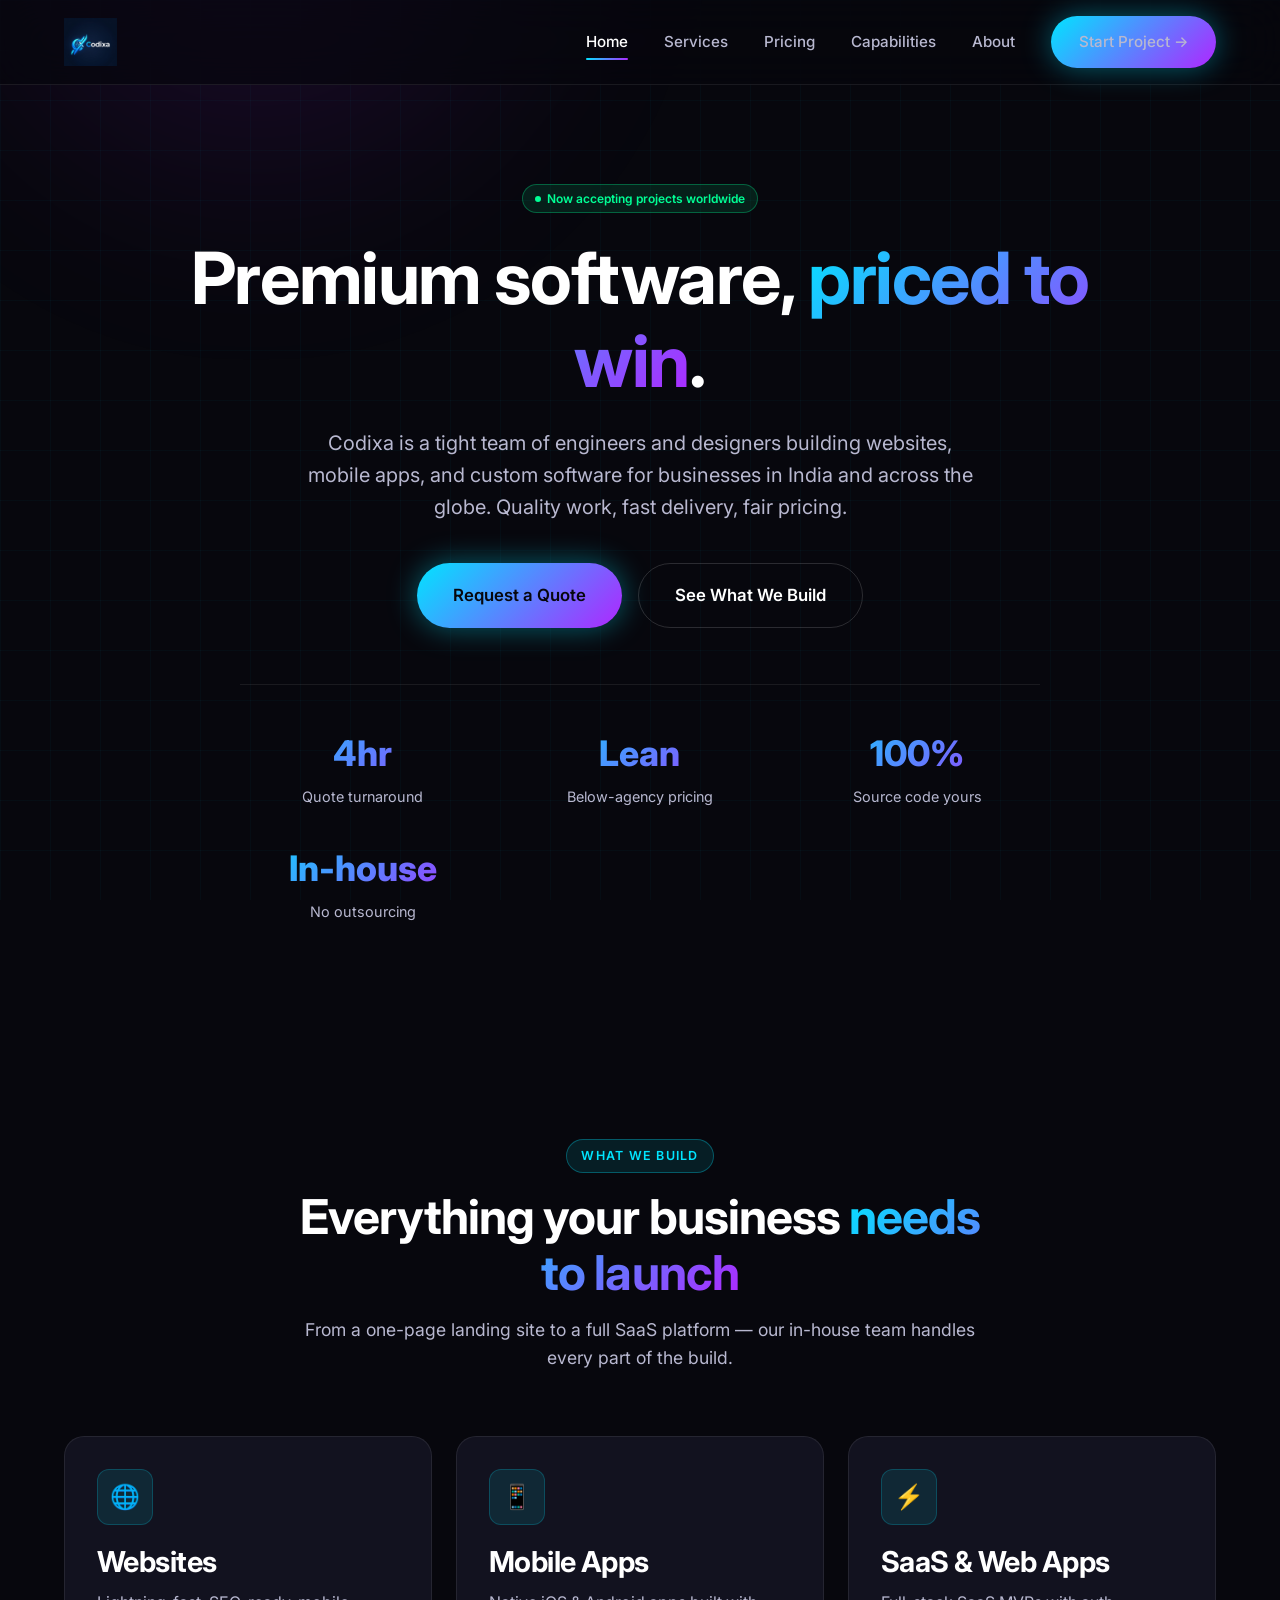
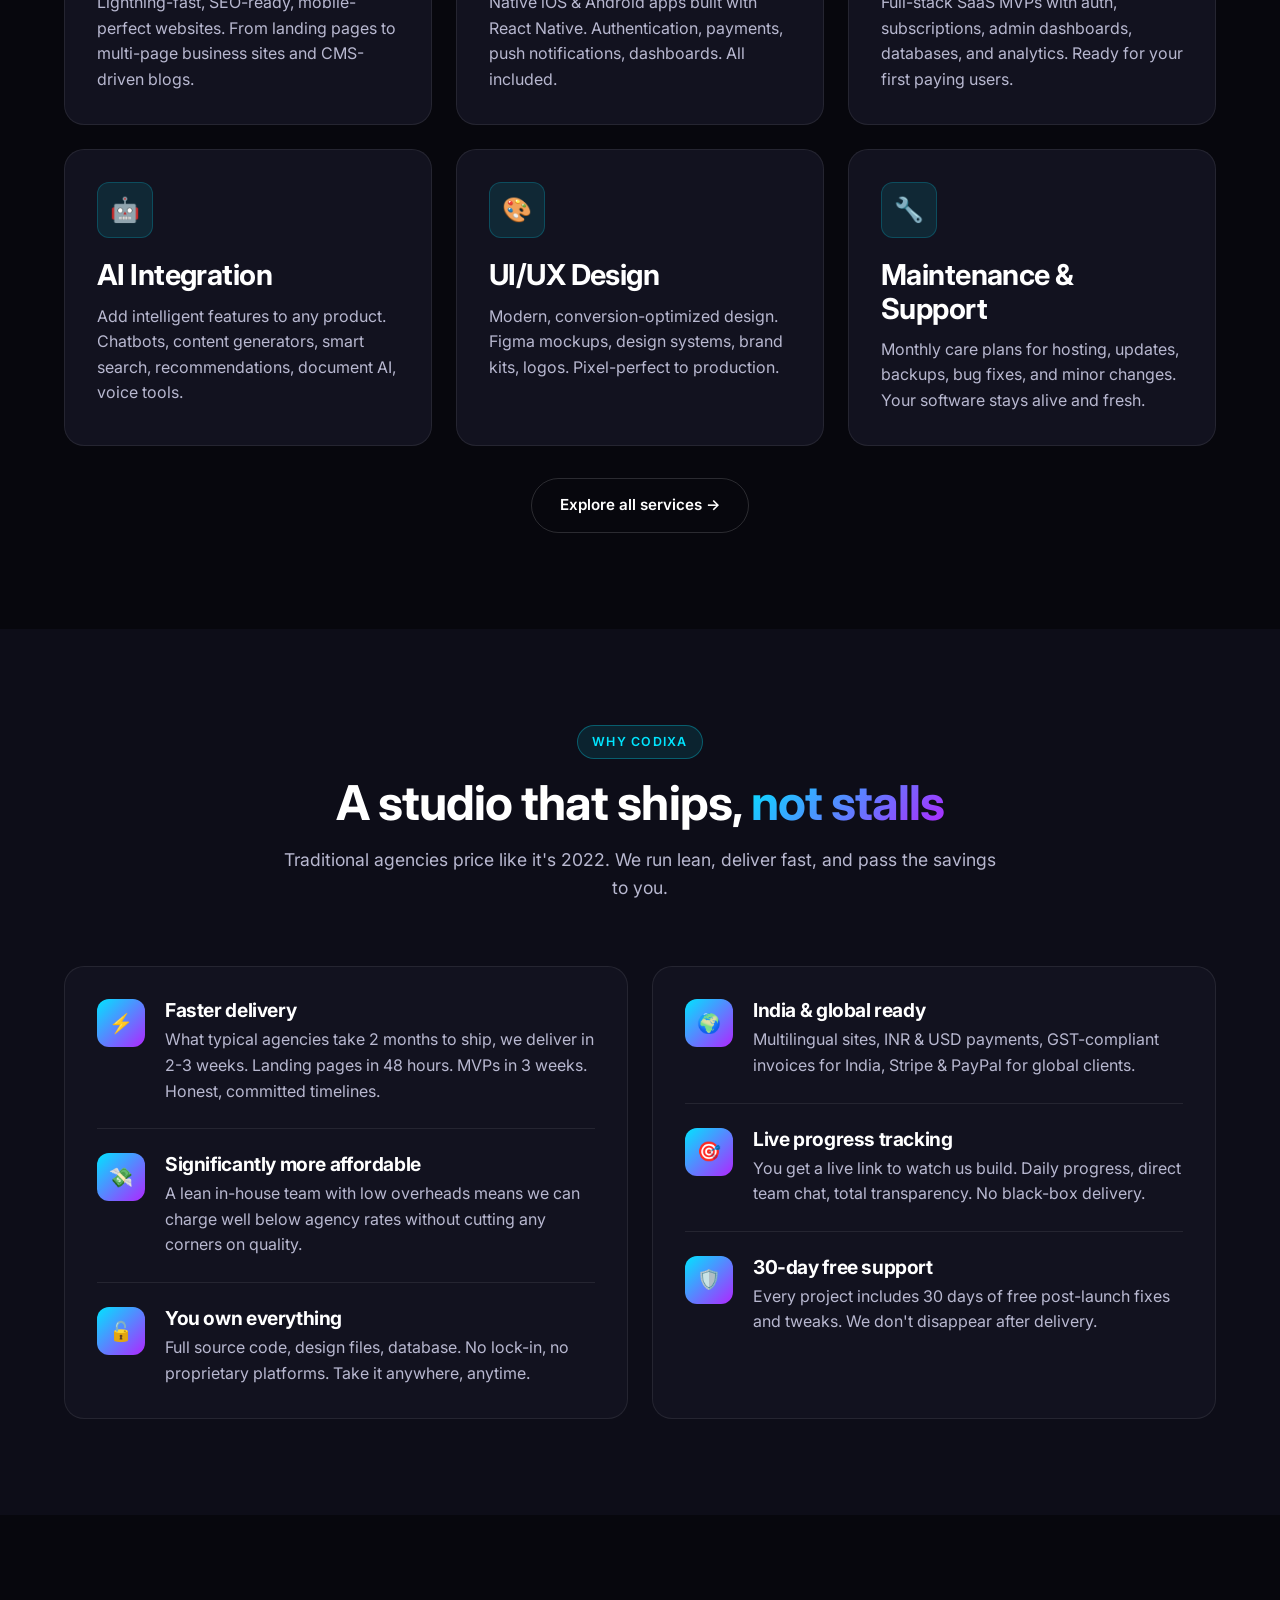
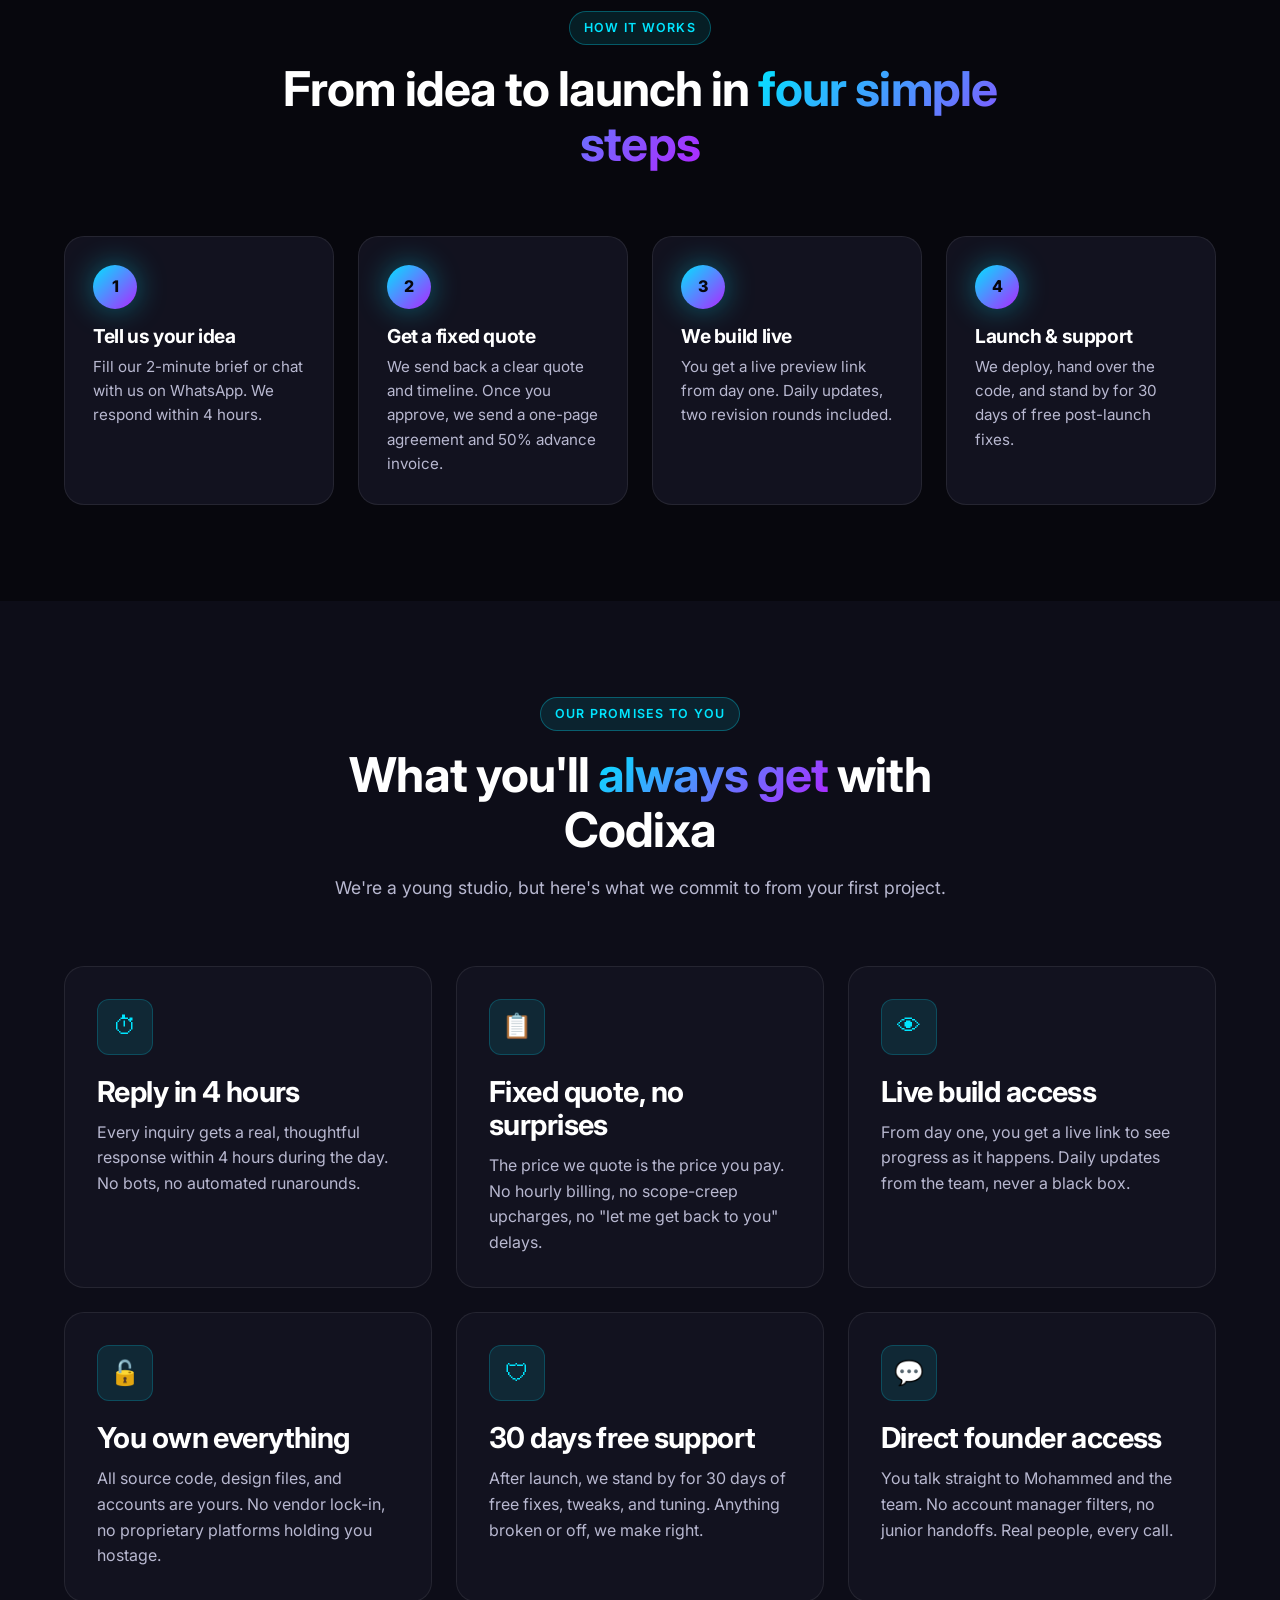
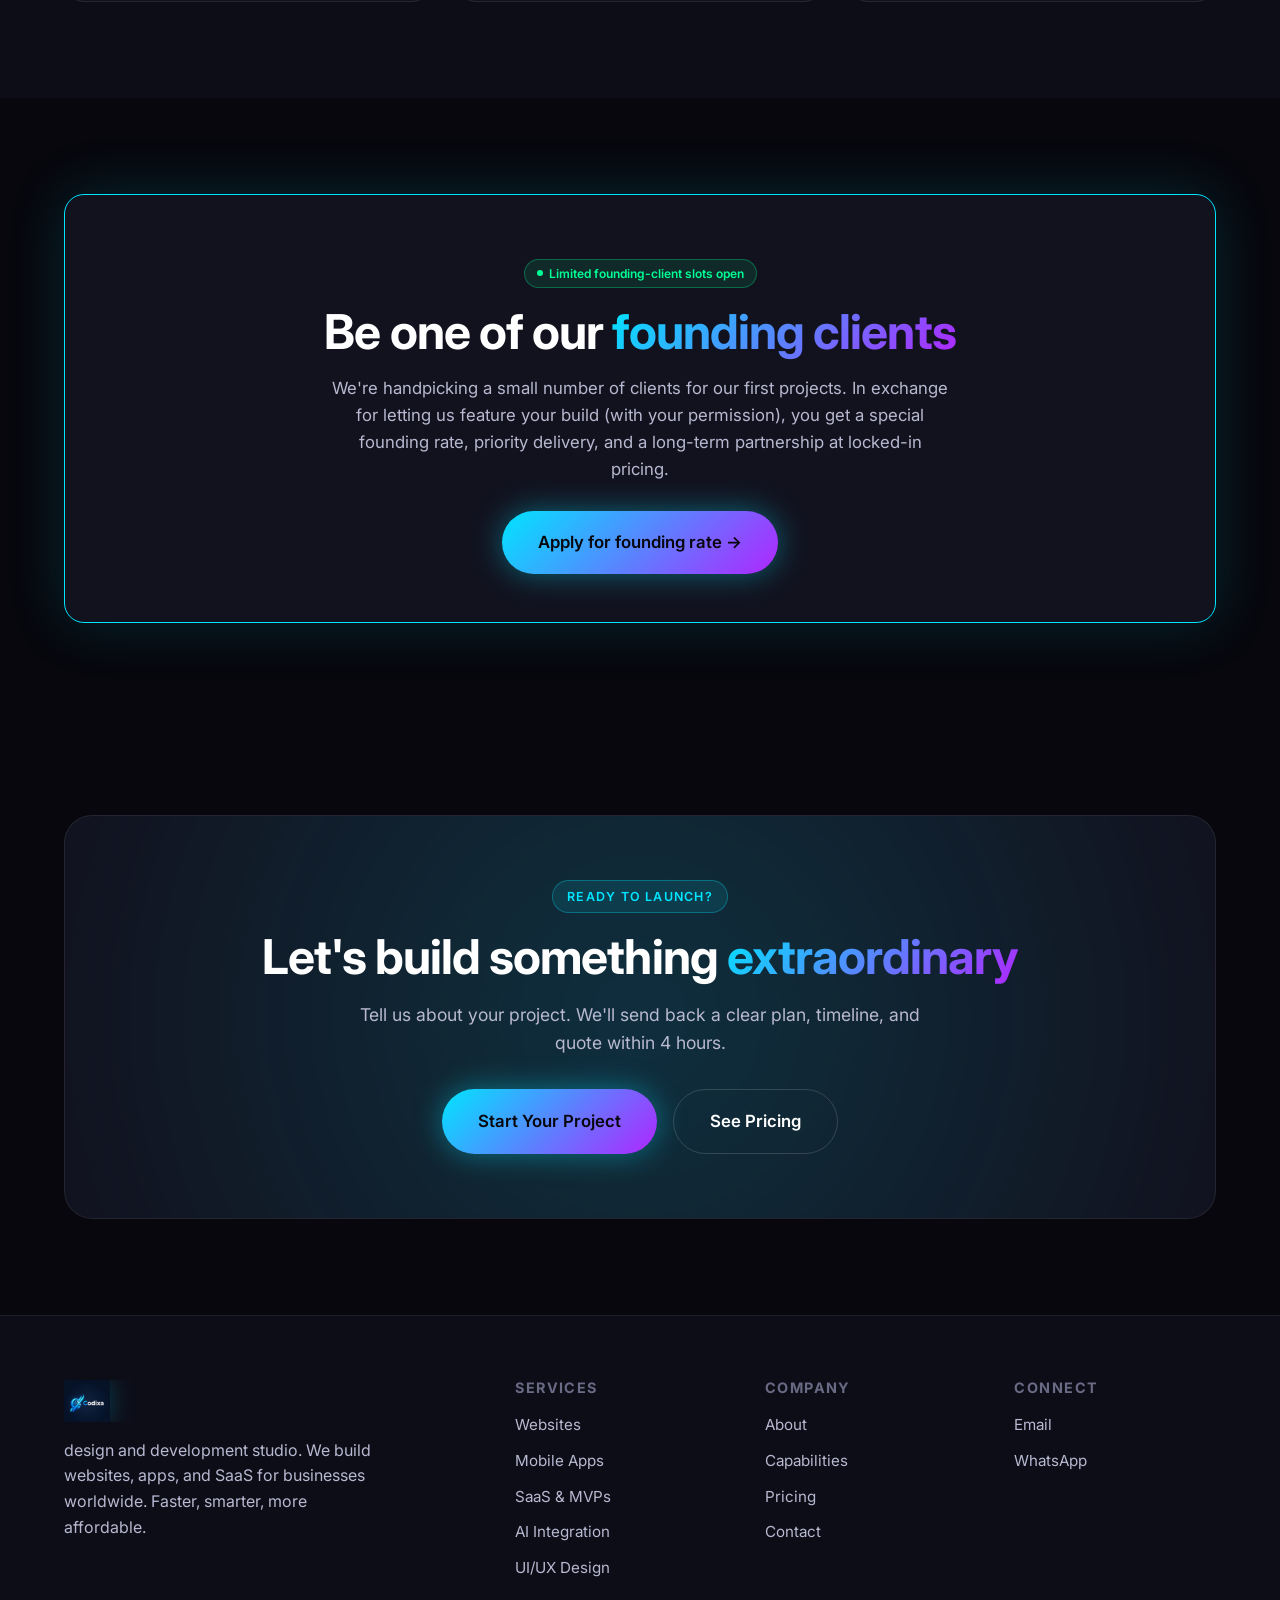
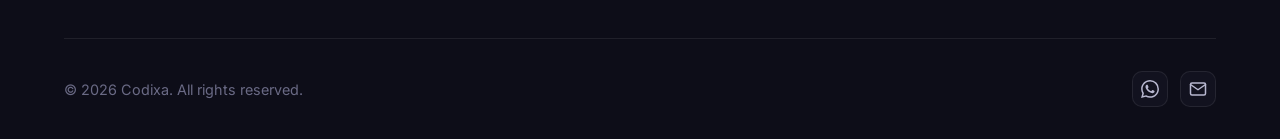
==== commit 17819ff3: "Add files via upload" ====
--- a/index.html
+++ b/index.html
@@ -92,7 +92,7 @@
         <a href="index.html" class="active">Home</a>
         <a href="services.html">Services</a>
         <a href="pricing.html">Pricing</a>
-        <a href="portfolio.html">Portfolio</a>
+        <a href="portfolio.html">Capabilities</a>
         <a href="about.html">About</a>
         <a href="contact.html" class="btn btn-primary">Start Project →</a>
       </div>
@@ -276,56 +276,62 @@
     </div>
   </section>
 
-  <!-- TESTIMONIALS / TRUST -->
+  <!-- OUR PROMISES -->
   <section style="background: var(--bg-secondary);">
     <div class="container">
       <div class="section-header fade-up">
-        <span class="section-tag">Trusted by founders</span>
-        <h2>What our early clients say</h2>
+        <span class="section-tag">Our promises to you</span>
+        <h2>What you'll <span class="gradient-text">always get</span> with Codixa</h2>
+        <p>We're a young studio, but here's what we commit to from your first project.</p>
       </div>
 
       <div class="grid grid-3">
         <div class="card fade-up">
-          <div style="color: var(--neon-cyan); font-size: 1.3rem; margin-bottom: 12px;">★★★★★</div>
-          <p style="color: var(--text-primary); font-size: 1.05rem; margin-bottom: 20px;">
-            "Codixa delivered our landing page in 36 hours. The quality is genuinely better than what we got from a Bangalore agency that charged 3× more."
-          </p>
-          <div style="display: flex; align-items: center; gap: 12px;">
-            <div style="width: 44px; height: 44px; border-radius: 50%; background: var(--gradient-primary); display: flex; align-items: center; justify-content: center; font-weight: 700; color: #07070d;">A</div>
-            <div>
-              <div style="font-weight: 600;">Arjun S.</div>
-              <div style="color: var(--text-muted); font-size: 0.85rem;">D2C Founder, Mumbai</div>
-            </div>
-          </div>
-        </div>
-
-        <div class="card fade-up">
-          <div style="color: var(--neon-cyan); font-size: 1.3rem; margin-bottom: 12px;">★★★★★</div>
-          <p style="color: var(--text-primary); font-size: 1.05rem; margin-bottom: 20px;">
-            "We needed an MVP fast to test a market. Codixa shipped a working SaaS in 18 days at a fraction of what other agencies quoted. Got our first paying customer in week one of launch."
-          </p>
-          <div style="display: flex; align-items: center; gap: 12px;">
-            <div style="width: 44px; height: 44px; border-radius: 50%; background: var(--gradient-secondary); display: flex; align-items: center; justify-content: center; font-weight: 700; color: #07070d;">S</div>
-            <div>
-              <div style="font-weight: 600;">Sarah L.</div>
-              <div style="color: var(--text-muted); font-size: 0.85rem;">Startup Founder, Texas</div>
-            </div>
-          </div>
-        </div>
-
-        <div class="card fade-up">
-          <div style="color: var(--neon-cyan); font-size: 1.3rem; margin-bottom: 12px;">★★★★★</div>
-          <p style="color: var(--text-primary); font-size: 1.05rem; margin-bottom: 20px;">
-            "The AI chatbot Codixa built for our shop handles 80% of customer queries in Hindi and English. Saved us hiring a third employee."
-          </p>
-          <div style="display: flex; align-items: center; gap: 12px;">
-            <div style="width: 44px; height: 44px; border-radius: 50%; background: var(--gradient-accent); display: flex; align-items: center; justify-content: center; font-weight: 700; color: #07070d;">R</div>
-            <div>
-              <div style="font-weight: 600;">Rohit M.</div>
-              <div style="color: var(--text-muted); font-size: 0.85rem;">Retail Business, Delhi</div>
-            </div>
-          </div>
-        </div>
+          <div class="card-icon">⏱</div>
+          <h3>Reply in 4 hours</h3>
+          <p>Every inquiry gets a real, thoughtful response within 4 hours during the day. No bots, no automated runarounds.</p>
+        </div>
+        <div class="card fade-up">
+          <div class="card-icon">📋</div>
+          <h3>Fixed quote, no surprises</h3>
+          <p>The price we quote is the price you pay. No hourly billing, no scope-creep upcharges, no "let me get back to you" delays.</p>
+        </div>
+        <div class="card fade-up">
+          <div class="card-icon">👁</div>
+          <h3>Live build access</h3>
+          <p>From day one, you get a live link to see progress as it happens. Daily updates from the team, never a black box.</p>
+        </div>
+        <div class="card fade-up">
+          <div class="card-icon">🔓</div>
+          <h3>You own everything</h3>
+          <p>All source code, design files, and accounts are yours. No vendor lock-in, no proprietary platforms holding you hostage.</p>
+        </div>
+        <div class="card fade-up">
+          <div class="card-icon">🛡</div>
+          <h3>30 days free support</h3>
+          <p>After launch, we stand by for 30 days of free fixes, tweaks, and tuning. Anything broken or off, we make right.</p>
+        </div>
+        <div class="card fade-up">
+          <div class="card-icon">💬</div>
+          <h3>Direct founder access</h3>
+          <p>You talk straight to Mohammed and the team. No account manager filters, no junior handoffs. Real people, every call.</p>
+        </div>
+      </div>
+    </div>
+  </section>
+
+  <!-- EARLY CLIENT OFFER -->
+  <section>
+    <div class="container">
+      <div class="card fade-up" style="padding: 48px 40px; border-color: var(--neon-cyan); box-shadow: var(--glow-soft); text-align: center;">
+        <div class="badge mt-2" style="margin-bottom: 16px;">
+          <span class="badge-dot"></span> Limited founding-client slots open
+        </div>
+        <h2 style="margin-bottom: 16px;">Be one of our <span class="gradient-text">founding clients</span></h2>
+        <p style="color: var(--text-secondary); max-width: 620px; margin: 0 auto 28px; font-size: 1.05rem;">
+          We're handpicking a small number of clients for our first projects. In exchange for letting us feature your build (with your permission), you get a special founding rate, priority delivery, and a long-term partnership at locked-in pricing.
+        </p>
+        <a href="contact.html" class="btn btn-primary btn-lg">Apply for founding rate →</a>
       </div>
     </div>
   </section>
@@ -369,7 +375,7 @@
           <h4>Company</h4>
           <ul>
             <li><a href="about.html">About</a></li>
-            <li><a href="portfolio.html">Portfolio</a></li>
+            <li><a href="portfolio.html">Capabilities</a></li>
             <li><a href="pricing.html">Pricing</a></li>
             <li><a href="contact.html">Contact</a></li>
           </ul>
@@ -395,3 +401,4 @@
   <script src="script.js"></script>
 </body>
 </html>
+                                                                                 
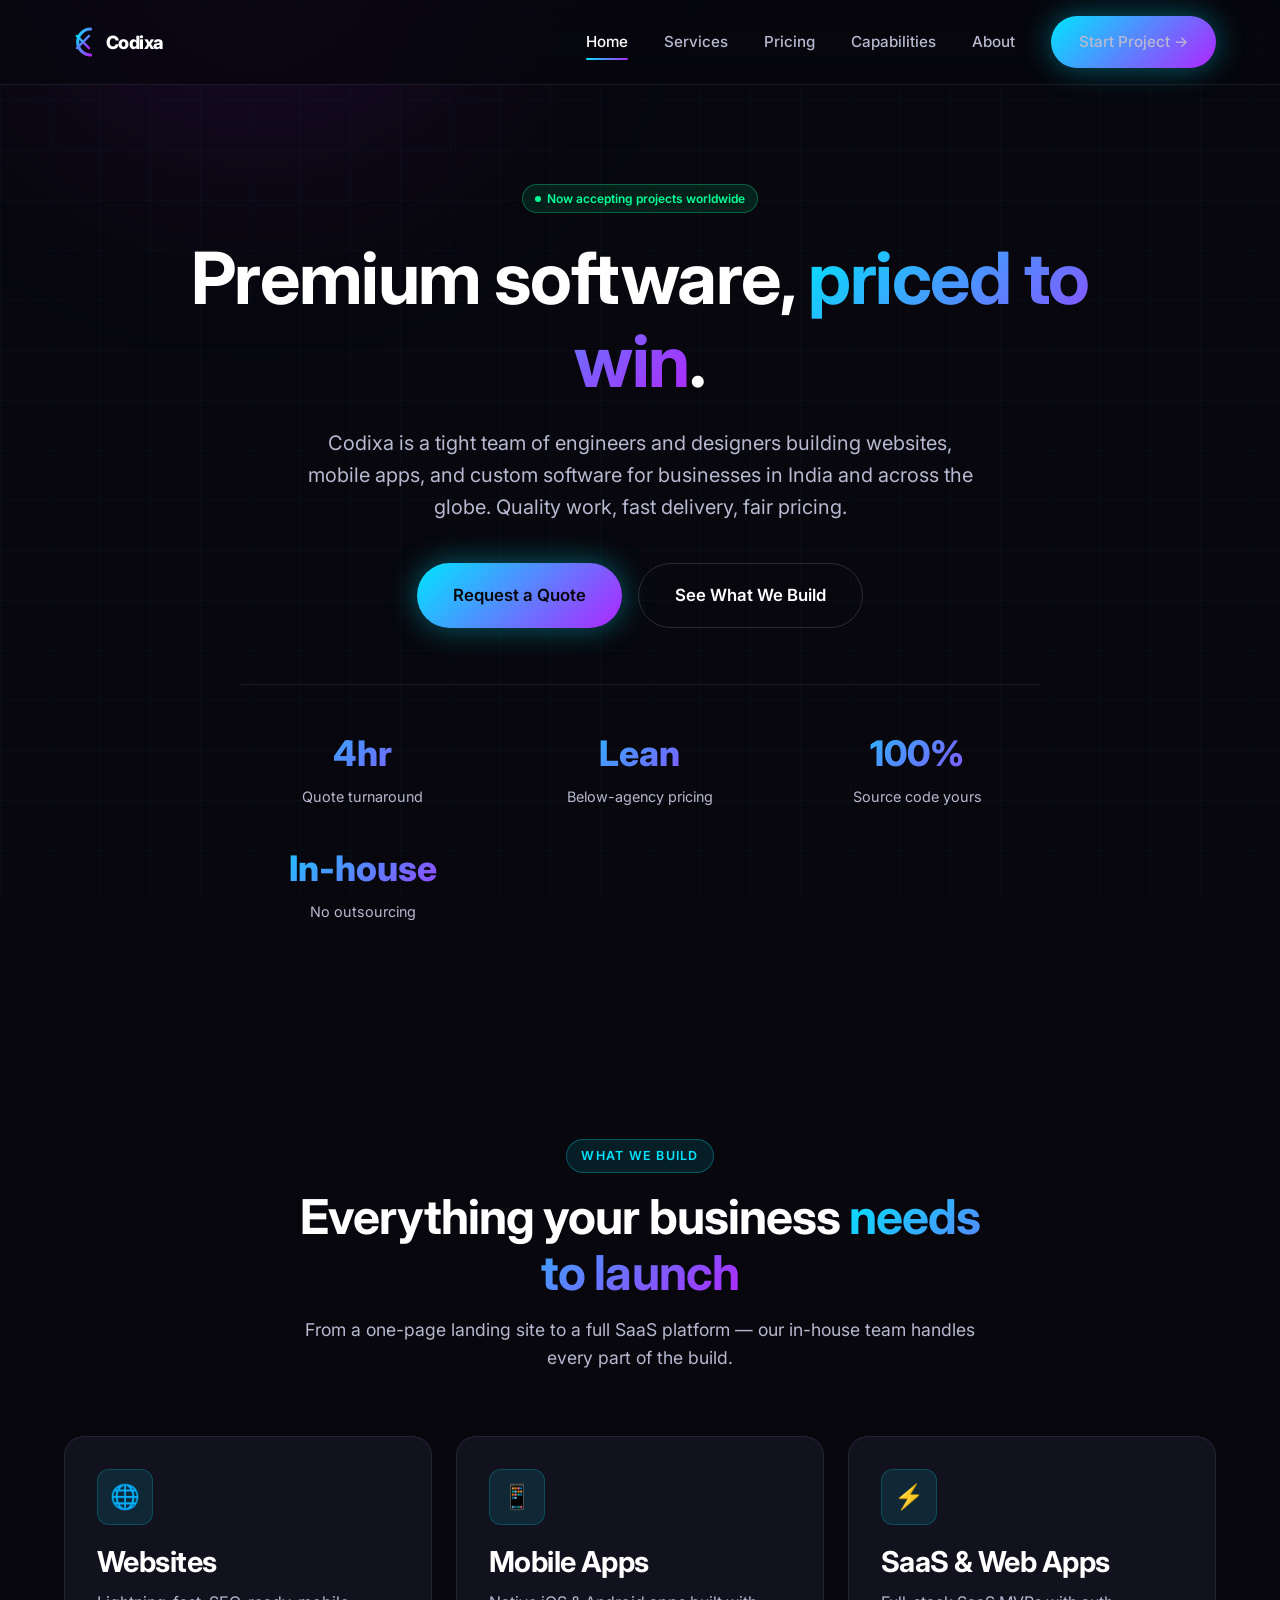
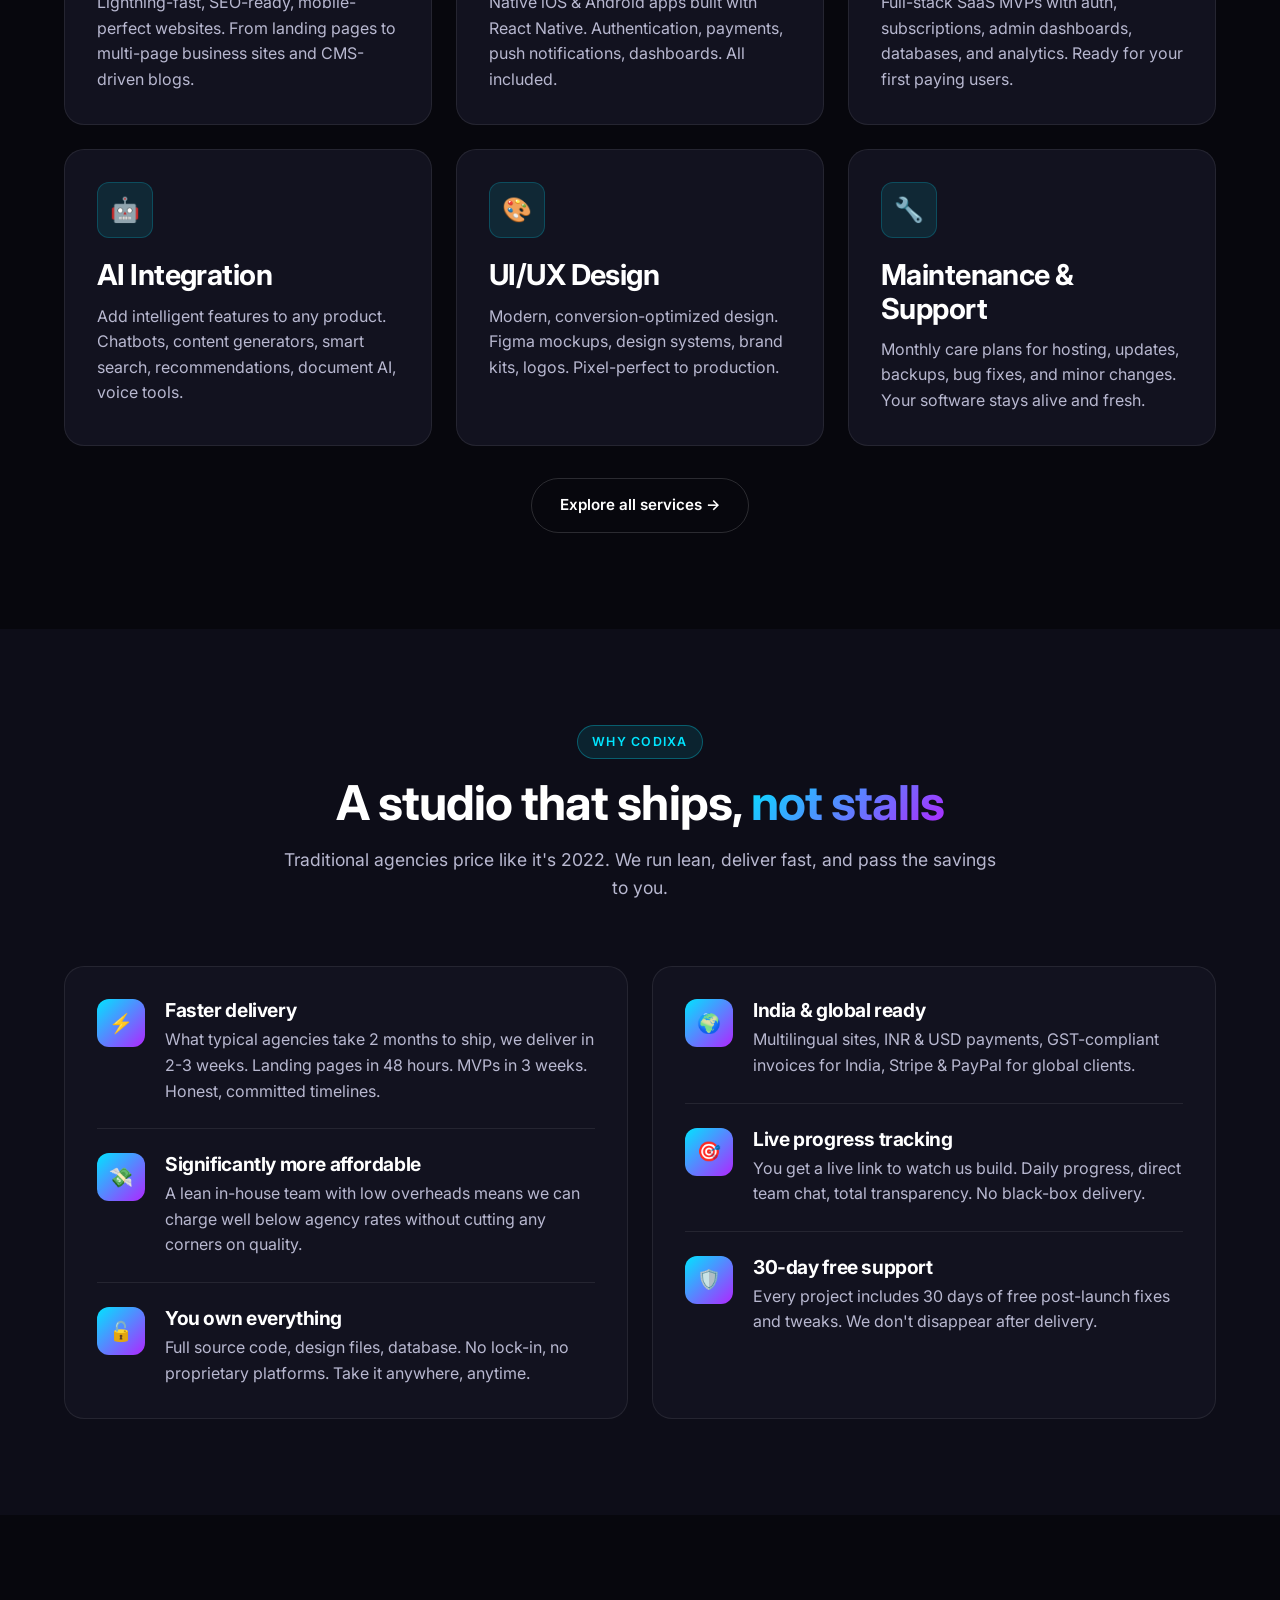
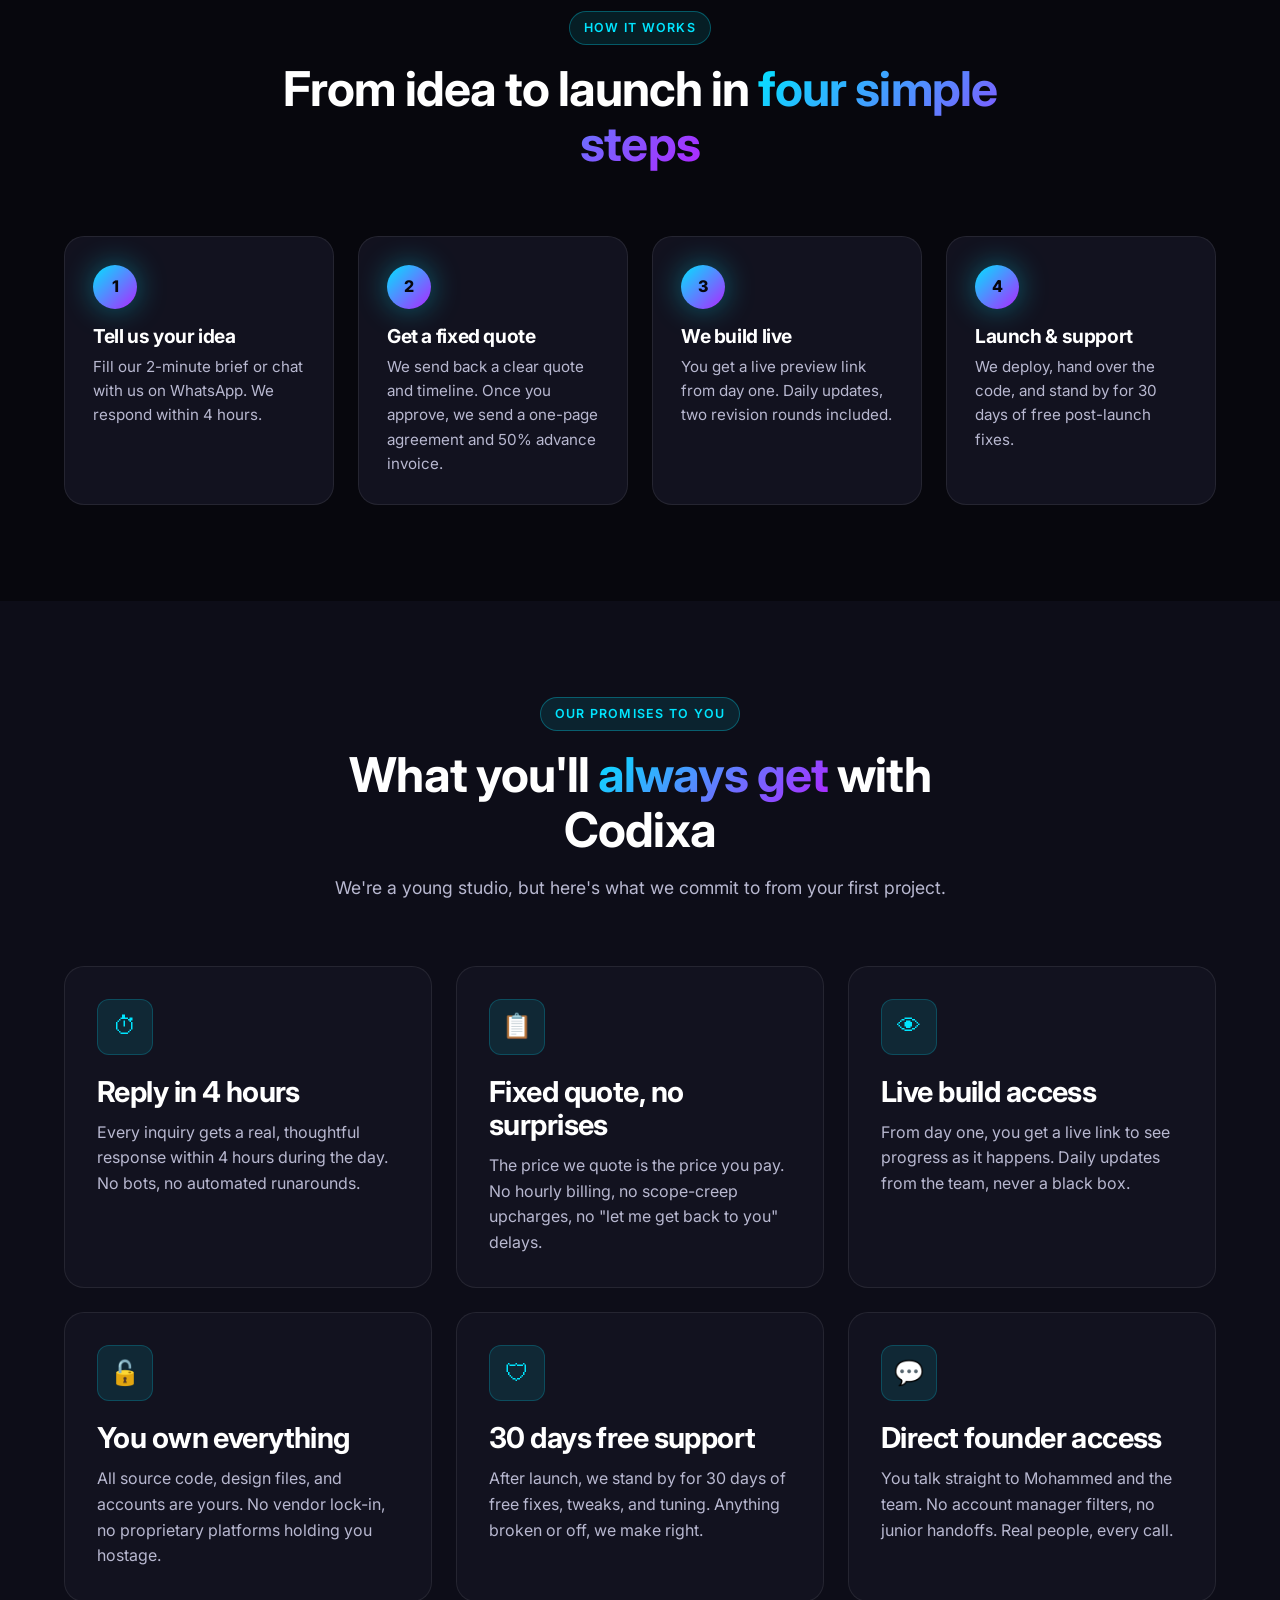
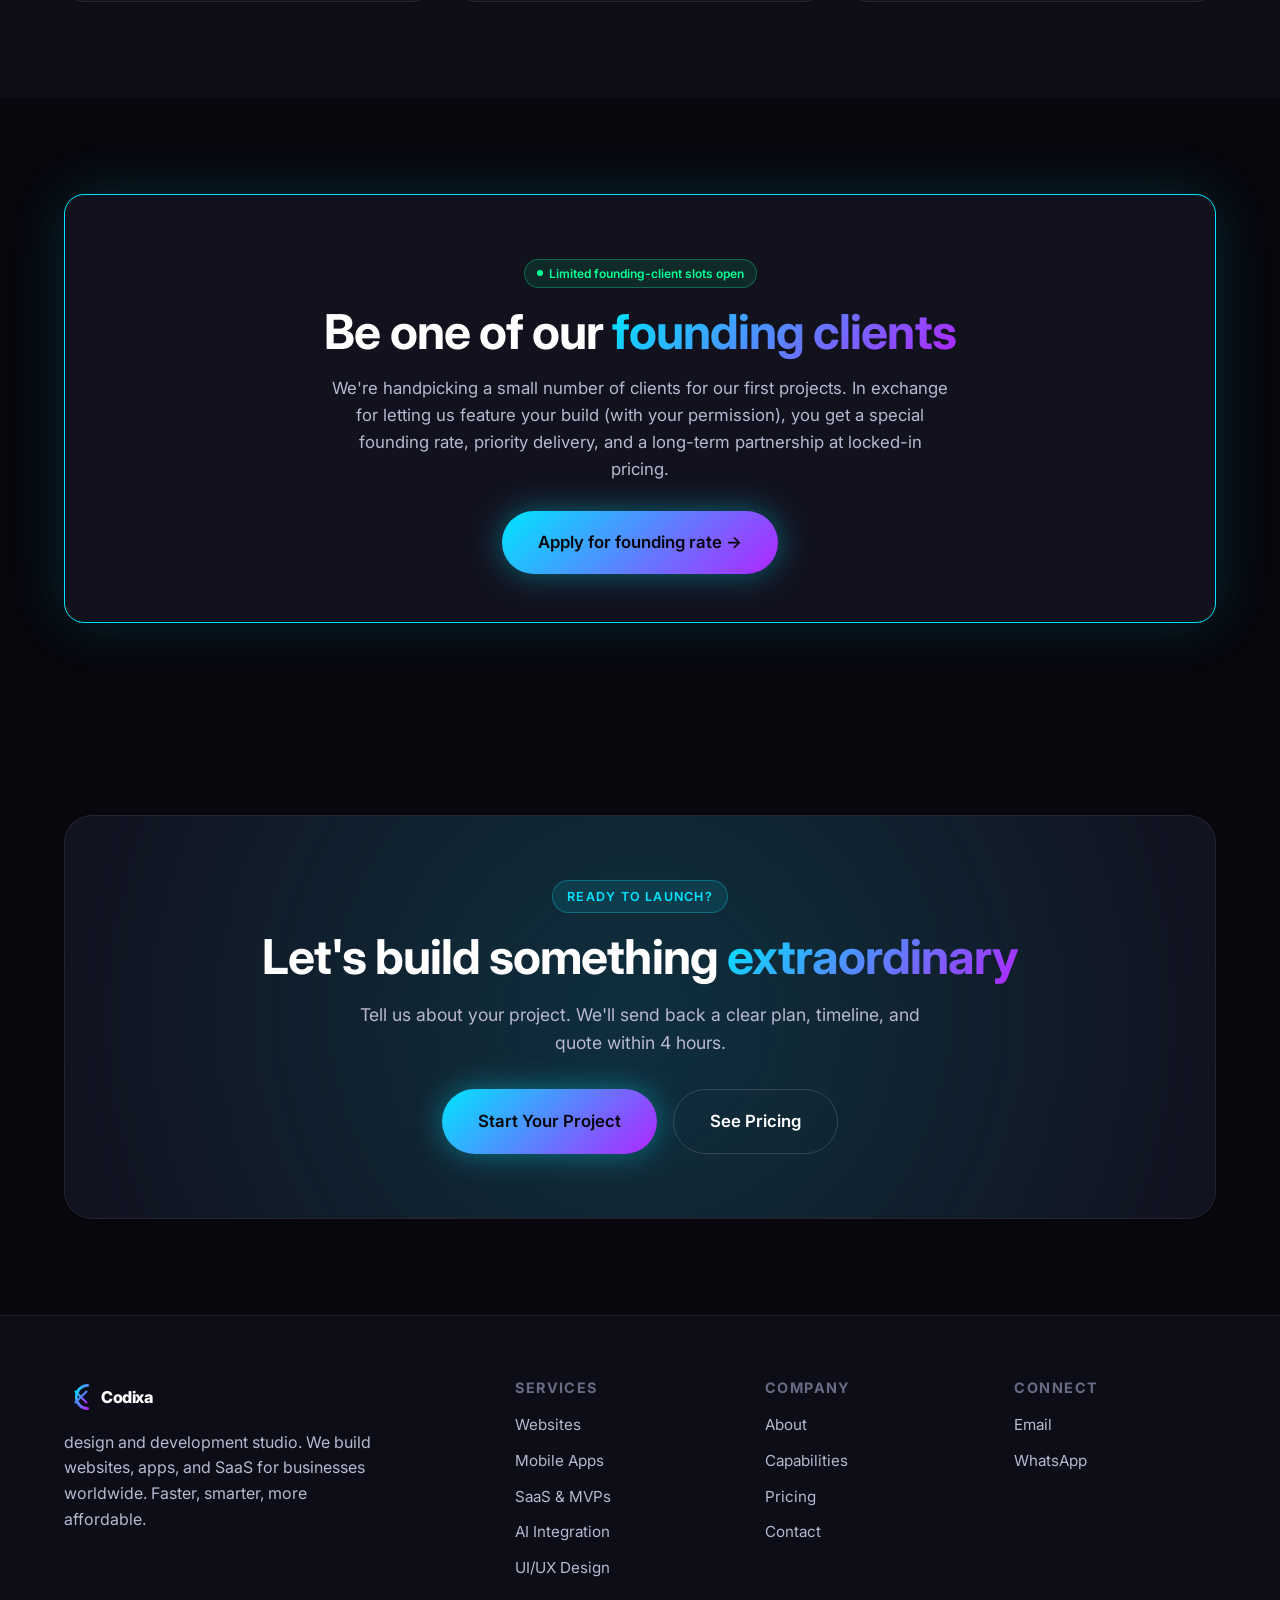
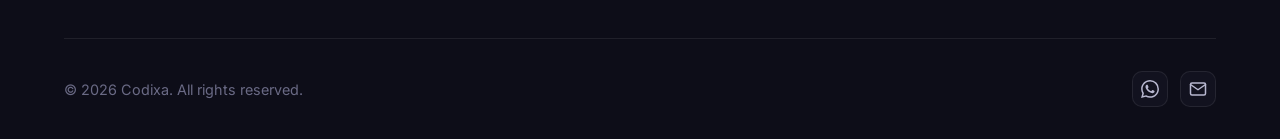
==== commit b2ed8c69: "Add files via upload" ====
--- a/index.html
+++ b/index.html
@@ -83,7 +83,21 @@
   <nav class="nav">
     <div class="nav-inner">
       <a href="index.html" class="logo">
-        <img src="logo.png" alt="Codixa - Software Development Studio" class="logo-img" style="height:48px;width:auto;max-width:200px;max-height:48px;object-fit:contain;display:block;">
+        <svg xmlns="http://www.w3.org/2000/svg" viewBox="0 0 200 50" style="height:38px;width:auto;display:block;">
+          <defs>
+            <linearGradient id="cxg1" x1="0%" y1="0%" x2="100%" y2="100%">
+              <stop offset="0%" stop-color="#00e5ff"/>
+              <stop offset="100%" stop-color="#b026ff"/>
+            </linearGradient>
+          </defs>
+          <g>
+            <path d="M 35 8 A 17 17 0 1 0 35 42" fill="none" stroke="url(#cxg1)" stroke-width="4" stroke-linecap="round"/>
+            <path d="M 17 17 L 33 33" stroke="url(#cxg1)" stroke-width="3" stroke-linecap="round"/>
+            <path d="M 33 17 L 17 33" stroke="url(#cxg1)" stroke-width="3" stroke-linecap="round"/>
+            <circle cx="25" cy="25" r="2" fill="url(#cxg1)"/>
+          </g>
+          <text x="55" y="34" font-family="Inter, system-ui, sans-serif" font-size="24" font-weight="800" fill="#ffffff" letter-spacing="-0.03em">Codixa</text>
+        </svg>
       </a>
       <button class="menu-toggle" aria-label="Menu">
         <span></span><span></span><span></span>
@@ -357,7 +371,21 @@
       <div class="footer-grid">
         <div class="footer-brand">
           <a href="index.html" class="logo">
-            <img src="logo.png" alt="Codixa" class="logo-img" style="height:42px;width:auto;max-width:180px;max-height:42px;object-fit:contain;display:block;">
+            <svg xmlns="http://www.w3.org/2000/svg" viewBox="0 0 200 50" style="height:34px;width:auto;display:block;">
+            <defs>
+              <linearGradient id="cxg2" x1="0%" y1="0%" x2="100%" y2="100%">
+                <stop offset="0%" stop-color="#00e5ff"/>
+                <stop offset="100%" stop-color="#b026ff"/>
+              </linearGradient>
+            </defs>
+            <g>
+              <path d="M 35 8 A 17 17 0 1 0 35 42" fill="none" stroke="url(#cxg2)" stroke-width="4" stroke-linecap="round"/>
+              <path d="M 17 17 L 33 33" stroke="url(#cxg2)" stroke-width="3" stroke-linecap="round"/>
+              <path d="M 33 17 L 17 33" stroke="url(#cxg2)" stroke-width="3" stroke-linecap="round"/>
+              <circle cx="25" cy="25" r="2" fill="url(#cxg2)"/>
+            </g>
+            <text x="55" y="34" font-family="Inter, system-ui, sans-serif" font-size="24" font-weight="800" fill="#ffffff" letter-spacing="-0.03em">Codixa</text>
+          </svg>
           </a>
           <p>design and development studio. We build websites, apps, and SaaS for businesses worldwide. Faster, smarter, more affordable.</p>
         </div>
--- a/styles.css
+++ b/styles.css
@@ -1051,6 +1051,333 @@
   transform: translateY(-2px);
 }
 
+/* ---------- SERVICE VISUALS (animated mockups) ---------- */
+.svc-visual {
+  position: relative;
+  aspect-ratio: 5/4;
+  border-radius: var(--radius-lg);
+  overflow: hidden;
+  background: linear-gradient(135deg, rgba(0,229,255,0.08), rgba(176,38,255,0.08));
+  border: 1px solid var(--border-strong);
+  padding: 24px;
+  display: flex;
+  align-items: center;
+  justify-content: center;
+}
+.svc-visual::before {
+  content: '';
+  position: absolute;
+  inset: -40%;
+  background: radial-gradient(circle, rgba(0,229,255,0.18) 0%, transparent 55%);
+  filter: blur(40px);
+  z-index: 0;
+  animation: svc-glow 6s ease-in-out infinite;
+}
+@keyframes svc-glow {
+  0%, 100% { transform: translate(0,0) scale(1); opacity: 0.7; }
+  50% { transform: translate(10%, -10%) scale(1.1); opacity: 1; }
+}
+.svc-visual > * { position: relative; z-index: 1; }
+
+/* Browser mockup */
+.svc-browser {
+  width: 100%;
+  max-width: 420px;
+  background: #0a0a14;
+  border-radius: 12px;
+  border: 1px solid var(--border-strong);
+  box-shadow: 0 12px 40px rgba(0,0,0,0.5), 0 0 30px rgba(0,229,255,0.15);
+  overflow: hidden;
+  animation: svc-float 4s ease-in-out infinite;
+}
+@keyframes svc-float {
+  0%, 100% { transform: translateY(0); }
+  50% { transform: translateY(-8px); }
+}
+.svc-browser-bar {
+  background: #14141f;
+  padding: 8px 12px;
+  display: flex;
+  align-items: center;
+  gap: 6px;
+  border-bottom: 1px solid var(--border);
+}
+.svc-dot { width: 8px; height: 8px; border-radius: 50%; }
+.svc-dot.r { background: #ff5f57; }
+.svc-dot.y { background: #febc2e; }
+.svc-dot.g { background: #28c840; }
+.svc-url {
+  margin-left: 10px;
+  background: rgba(255,255,255,0.06);
+  border-radius: 6px;
+  padding: 4px 10px;
+  font-size: 0.7rem;
+  color: var(--text-muted);
+  font-family: var(--font-mono);
+  flex: 1;
+}
+.svc-browser-body { padding: 16px; display: grid; gap: 10px; }
+.svc-line { height: 8px; border-radius: 4px; background: linear-gradient(90deg, rgba(0,229,255,0.4), rgba(176,38,255,0.2)); animation: svc-shimmer 2.5s ease-in-out infinite; }
+.svc-line.short { width: 60%; }
+.svc-line.mid { width: 80%; }
+@keyframes svc-shimmer {
+  0%, 100% { opacity: 0.7; }
+  50% { opacity: 1; }
+}
+.svc-block {
+  height: 50px;
+  border-radius: 8px;
+  background: linear-gradient(135deg, rgba(0,229,255,0.15), rgba(176,38,255,0.15));
+  border: 1px solid rgba(0,229,255,0.2);
+}
+.svc-row { display: grid; grid-template-columns: 1fr 1fr; gap: 10px; }
+
+/* Phone mockup */
+.svc-phone {
+  width: 160px;
+  height: 290px;
+  background: #0a0a14;
+  border-radius: 28px;
+  border: 3px solid #2a2a3a;
+  box-shadow: 0 12px 40px rgba(0,0,0,0.5), 0 0 30px rgba(176,38,255,0.25);
+  padding: 14px 10px;
+  position: relative;
+  animation: svc-float 4s ease-in-out infinite;
+}
+.svc-phone::before {
+  content: '';
+  position: absolute;
+  top: 8px;
+  left: 50%;
+  transform: translateX(-50%);
+  width: 50px;
+  height: 6px;
+  background: #2a2a3a;
+  border-radius: 6px;
+}
+.svc-phone-screen { display: grid; gap: 8px; margin-top: 12px; }
+.svc-app-icon-row { display: grid; grid-template-columns: repeat(3, 1fr); gap: 6px; margin-bottom: 4px; }
+.svc-app-icon {
+  aspect-ratio: 1;
+  border-radius: 8px;
+  background: linear-gradient(135deg, #00e5ff, #b026ff);
+  animation: svc-pulse 3s ease-in-out infinite;
+}
+.svc-app-icon:nth-child(2) { background: linear-gradient(135deg, #b026ff, #ff2d9c); animation-delay: 0.3s; }
+.svc-app-icon:nth-child(3) { background: linear-gradient(135deg, #00ff95, #00e5ff); animation-delay: 0.6s; }
+.svc-app-icon:nth-child(4) { background: linear-gradient(135deg, #ff2d9c, #00e5ff); animation-delay: 0.9s; }
+.svc-app-icon:nth-child(5) { background: linear-gradient(135deg, #00e5ff, #00ff95); animation-delay: 1.2s; }
+.svc-app-icon:nth-child(6) { background: linear-gradient(135deg, #b026ff, #00e5ff); animation-delay: 1.5s; }
+@keyframes svc-pulse {
+  0%, 100% { opacity: 0.85; transform: scale(1); }
+  50% { opacity: 1; transform: scale(1.05); }
+}
+.svc-notif {
+  background: rgba(0,229,255,0.12);
+  border: 1px solid rgba(0,229,255,0.3);
+  border-radius: 8px;
+  padding: 8px;
+  font-size: 0.6rem;
+  color: var(--neon-cyan);
+  animation: svc-shimmer 2.5s ease-in-out infinite;
+}
+
+/* SaaS dashboard mockup */
+.svc-dash {
+  width: 100%;
+  max-width: 380px;
+  background: #0a0a14;
+  border-radius: 12px;
+  border: 1px solid var(--border-strong);
+  box-shadow: 0 12px 40px rgba(0,0,0,0.5), 0 0 30px rgba(0,255,149,0.2);
+  padding: 16px;
+  display: grid;
+  gap: 12px;
+  animation: svc-float 4s ease-in-out infinite;
+}
+.svc-stats { display: grid; grid-template-columns: repeat(3, 1fr); gap: 8px; }
+.svc-stat {
+  background: rgba(255,255,255,0.04);
+  border: 1px solid var(--border);
+  border-radius: 8px;
+  padding: 8px;
+}
+.svc-stat-num {
+  font-size: 1.1rem;
+  font-weight: 800;
+  background: var(--gradient-primary);
+  -webkit-background-clip: text;
+  background-clip: text;
+  -webkit-text-fill-color: transparent;
+}
+.svc-stat-label { font-size: 0.6rem; color: var(--text-muted); }
+.svc-chart {
+  height: 90px;
+  background: rgba(255,255,255,0.03);
+  border-radius: 8px;
+  padding: 10px;
+  display: flex;
+  align-items: flex-end;
+  gap: 6px;
+}
+.svc-bar {
+  flex: 1;
+  background: linear-gradient(180deg, #00e5ff, #b026ff);
+  border-radius: 4px 4px 0 0;
+  animation: svc-grow 2.5s ease-in-out infinite;
+  transform-origin: bottom;
+}
+.svc-bar:nth-child(1) { height: 30%; animation-delay: 0s; }
+.svc-bar:nth-child(2) { height: 55%; animation-delay: 0.2s; }
+.svc-bar:nth-child(3) { height: 40%; animation-delay: 0.4s; }
+.svc-bar:nth-child(4) { height: 75%; animation-delay: 0.6s; }
+.svc-bar:nth-child(5) { height: 90%; animation-delay: 0.8s; }
+.svc-bar:nth-child(6) { height: 60%; animation-delay: 1s; }
+.svc-bar:nth-child(7) { height: 80%; animation-delay: 1.2s; }
+@keyframes svc-grow {
+  0%, 100% { transform: scaleY(1); opacity: 0.9; }
+  50% { transform: scaleY(1.08); opacity: 1; }
+}
+
+/* AI chat mockup */
+.svc-ai {
+  width: 100%;
+  max-width: 380px;
+  display: grid;
+  gap: 10px;
+  animation: svc-float 4s ease-in-out infinite;
+}
+.svc-chat-user, .svc-chat-bot {
+  padding: 10px 14px;
+  border-radius: 12px;
+  font-size: 0.75rem;
+  max-width: 80%;
+}
+.svc-chat-user {
+  background: rgba(0,229,255,0.15);
+  border: 1px solid rgba(0,229,255,0.3);
+  color: var(--text-primary);
+  align-self: flex-end;
+  justify-self: end;
+  border-bottom-right-radius: 4px;
+}
+.svc-chat-bot {
+  background: rgba(176,38,255,0.15);
+  border: 1px solid rgba(176,38,255,0.3);
+  color: var(--text-primary);
+  border-bottom-left-radius: 4px;
+  position: relative;
+}
+.svc-typing { display: flex; gap: 4px; }
+.svc-typing span {
+  width: 6px; height: 6px;
+  border-radius: 50%;
+  background: var(--neon-pink);
+  animation: svc-bounce 1.2s ease-in-out infinite;
+}
+.svc-typing span:nth-child(2) { animation-delay: 0.2s; }
+.svc-typing span:nth-child(3) { animation-delay: 0.4s; }
+@keyframes svc-bounce {
+  0%, 100% { transform: translateY(0); opacity: 0.5; }
+  50% { transform: translateY(-4px); opacity: 1; }
+}
+.svc-ai-orb {
+  position: absolute;
+  top: -20px;
+  right: -20px;
+  width: 60px;
+  height: 60px;
+  border-radius: 50%;
+  background: radial-gradient(circle, #ff2d9c, #b026ff);
+  box-shadow: 0 0 30px rgba(255,45,156,0.6);
+  animation: svc-pulse 2.5s ease-in-out infinite;
+}
+
+/* Design palette mockup */
+.svc-design {
+  display: grid;
+  gap: 12px;
+  width: 100%;
+  max-width: 360px;
+  animation: svc-float 4s ease-in-out infinite;
+}
+.svc-palette { display: grid; grid-template-columns: repeat(5, 1fr); gap: 8px; }
+.svc-swatch {
+  aspect-ratio: 1;
+  border-radius: 10px;
+  box-shadow: 0 4px 12px rgba(0,0,0,0.3);
+  animation: svc-pulse 3s ease-in-out infinite;
+}
+.svc-swatch:nth-child(1) { background: #00e5ff; }
+.svc-swatch:nth-child(2) { background: #b026ff; animation-delay: 0.2s; }
+.svc-swatch:nth-child(3) { background: #ff2d9c; animation-delay: 0.4s; }
+.svc-swatch:nth-child(4) { background: #00ff95; animation-delay: 0.6s; }
+.svc-swatch:nth-child(5) { background: #ffffff; animation-delay: 0.8s; }
+.svc-type {
+  background: #0a0a14;
+  border: 1px solid var(--border-strong);
+  border-radius: 10px;
+  padding: 18px 16px;
+  font-family: var(--font-sans);
+}
+.svc-type-h { font-size: 1.4rem; font-weight: 800; background: var(--gradient-primary); -webkit-background-clip: text; background-clip: text; -webkit-text-fill-color: transparent; }
+.svc-type-p { font-size: 0.7rem; color: var(--text-secondary); margin-top: 4px; }
+
+/* Uptime / maintenance mockup */
+.svc-uptime {
+  width: 100%;
+  max-width: 360px;
+  background: #0a0a14;
+  border-radius: 12px;
+  border: 1px solid var(--border-strong);
+  box-shadow: 0 12px 40px rgba(0,0,0,0.5), 0 0 30px rgba(0,255,149,0.2);
+  padding: 20px;
+  display: grid;
+  gap: 14px;
+  animation: svc-float 4s ease-in-out infinite;
+}
+.svc-status {
+  display: flex;
+  align-items: center;
+  gap: 10px;
+  font-size: 0.85rem;
+  font-weight: 600;
+}
+.svc-status-dot {
+  width: 12px;
+  height: 12px;
+  border-radius: 50%;
+  background: var(--neon-green);
+  box-shadow: 0 0 12px var(--neon-green);
+  animation: svc-pulse 1.5s ease-in-out infinite;
+}
+.svc-uptime-num {
+  font-size: 2.4rem;
+  font-weight: 900;
+  background: var(--gradient-accent);
+  -webkit-background-clip: text;
+  background-clip: text;
+  -webkit-text-fill-color: transparent;
+}
+.svc-checks { display: grid; gap: 6px; }
+.svc-check {
+  display: flex;
+  align-items: center;
+  gap: 8px;
+  font-size: 0.7rem;
+  color: var(--text-secondary);
+}
+.svc-check::before {
+  content: '✓';
+  color: var(--neon-green);
+  font-weight: 700;
+}
+
+@media (max-width: 880px) {
+  .svc-visual { aspect-ratio: auto; min-height: 280px; padding: 20px; }
+  .svc-phone { width: 140px; height: 260px; }
+}
+
 /* ---------- ANIMATIONS ---------- */
 .fade-up {
   opacity: 0;
